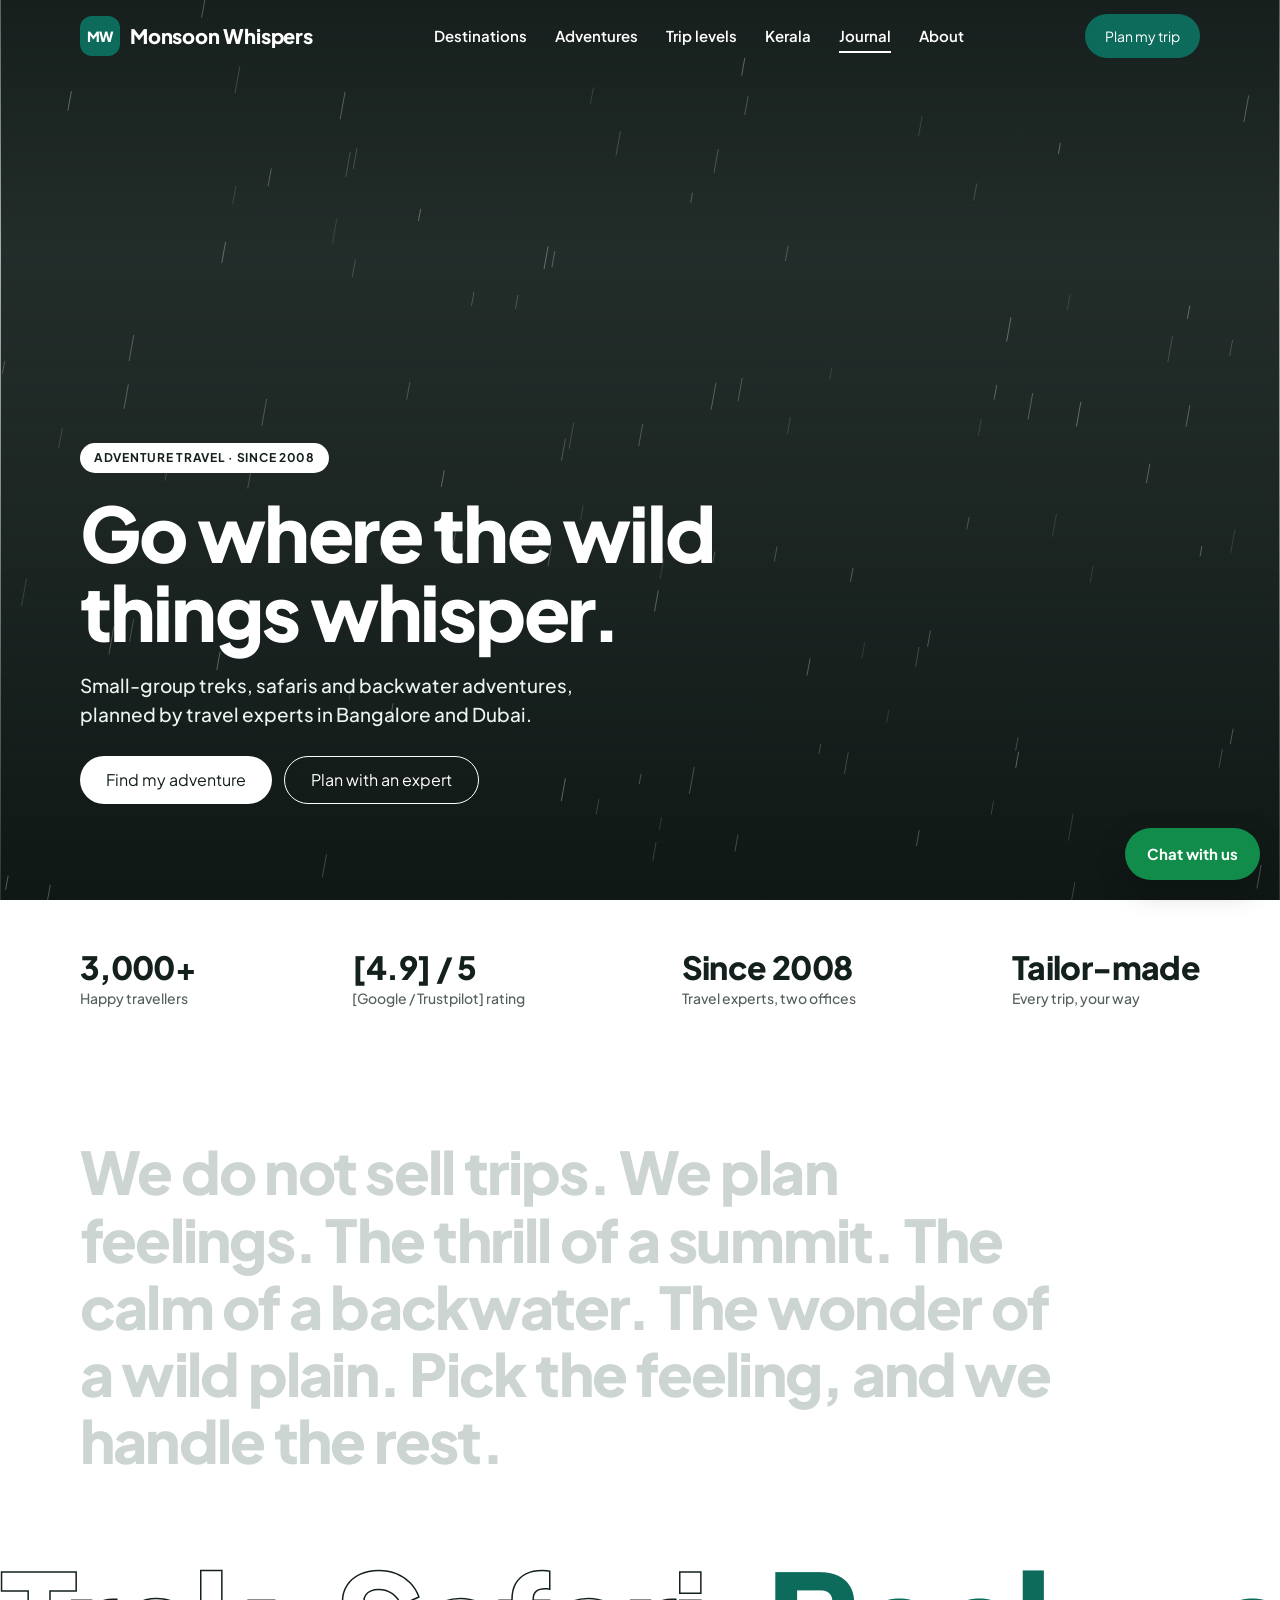
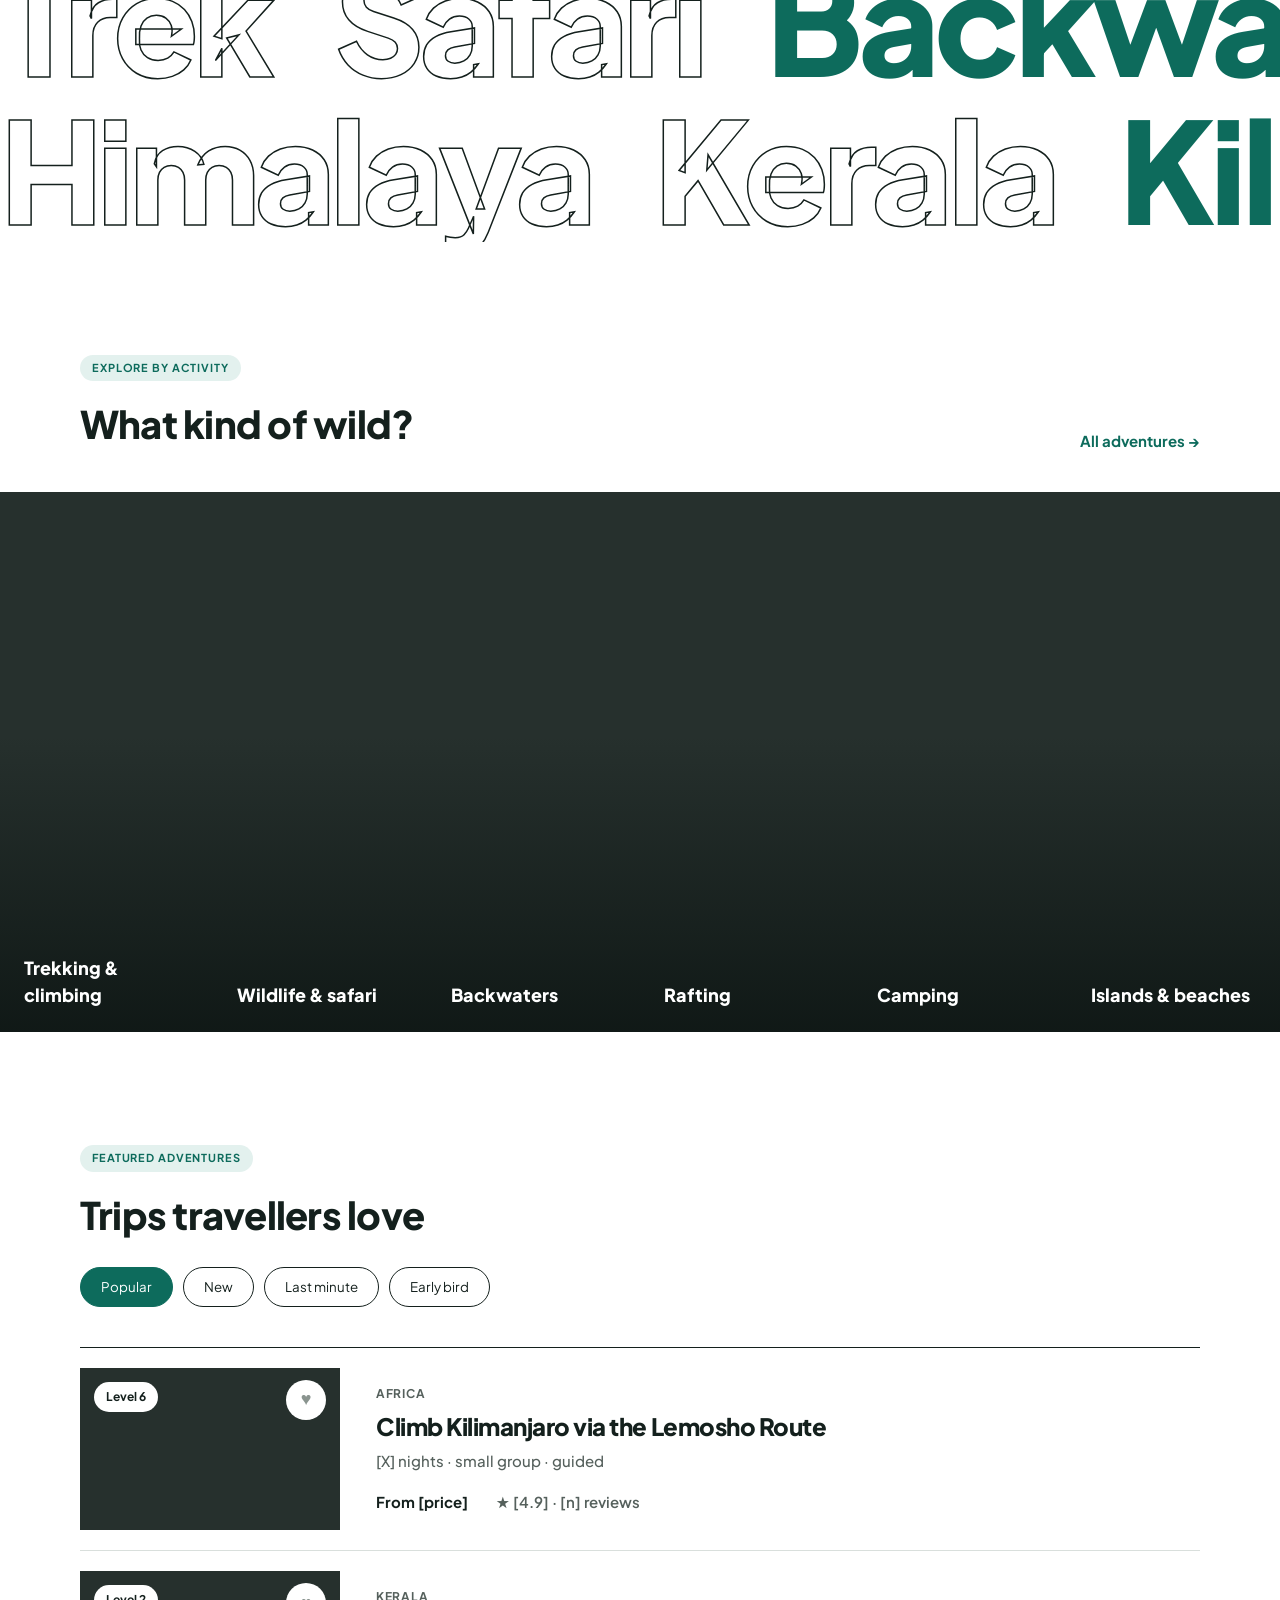
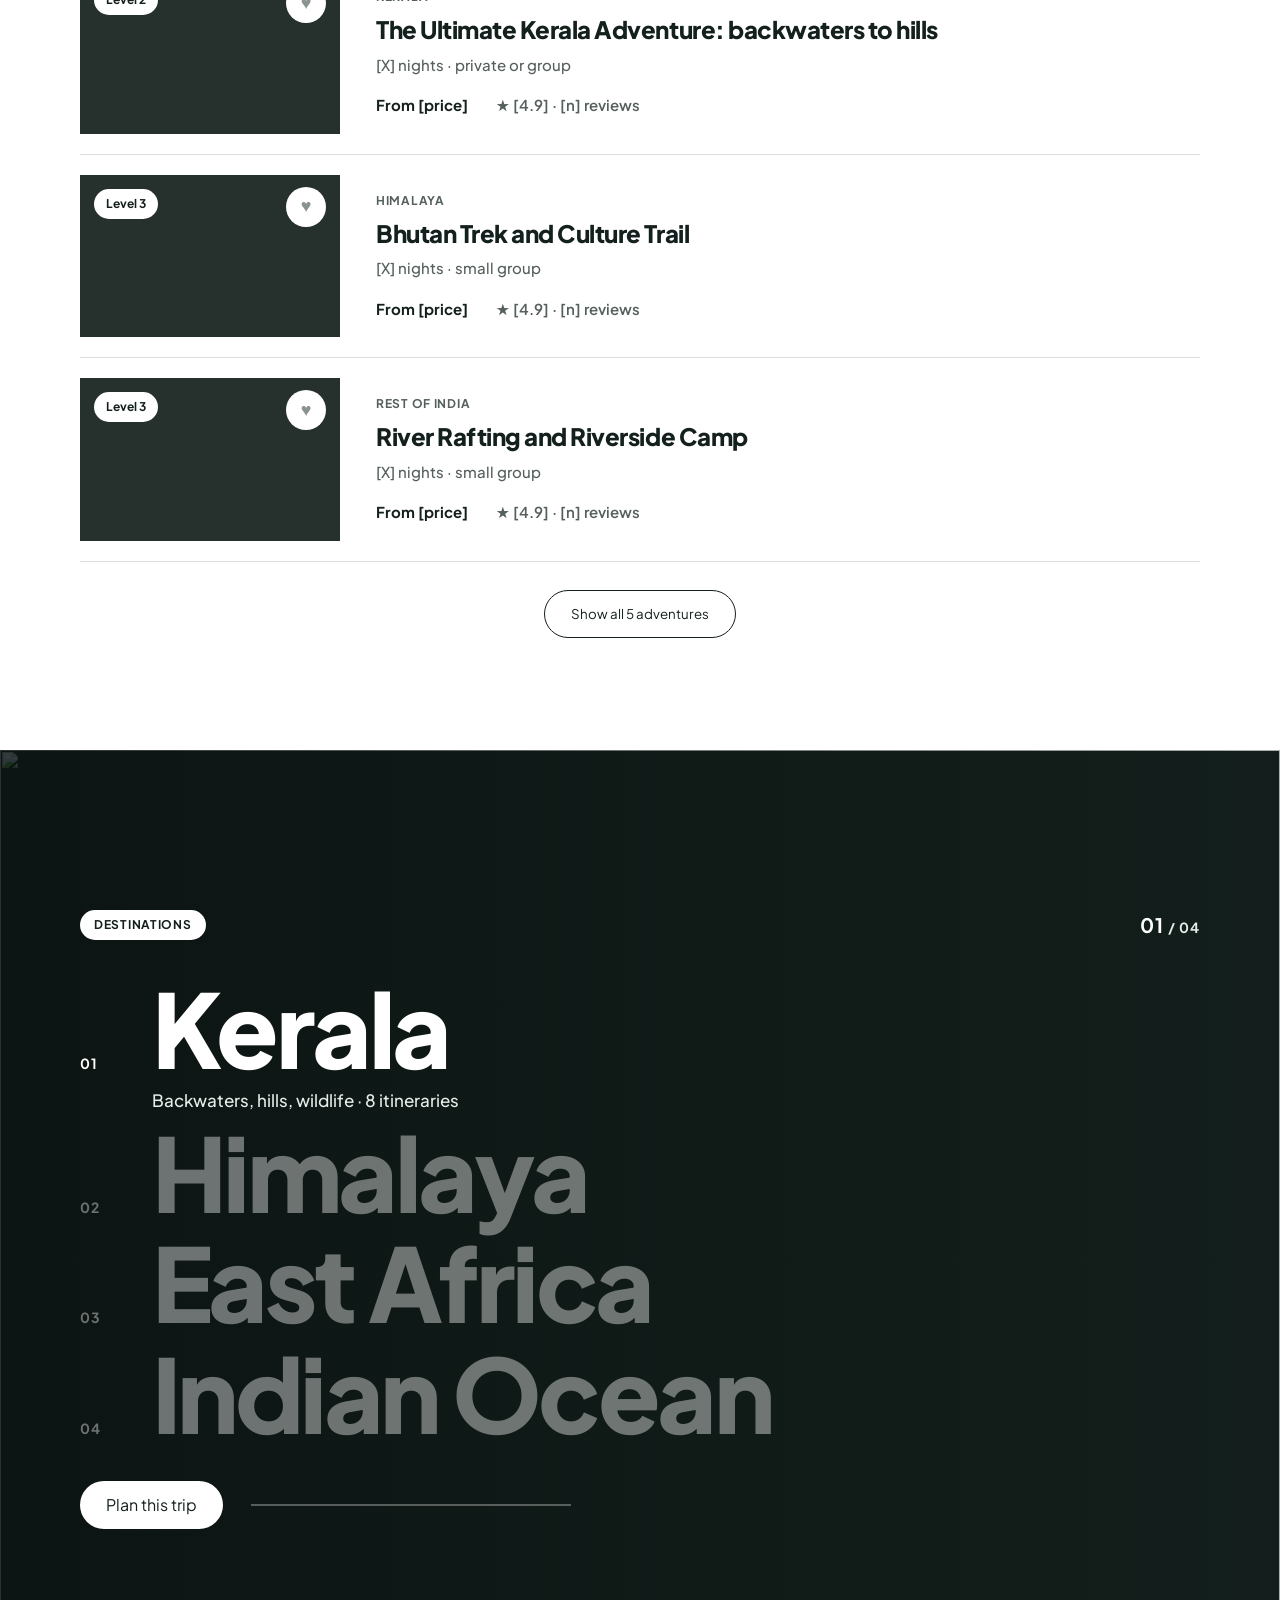
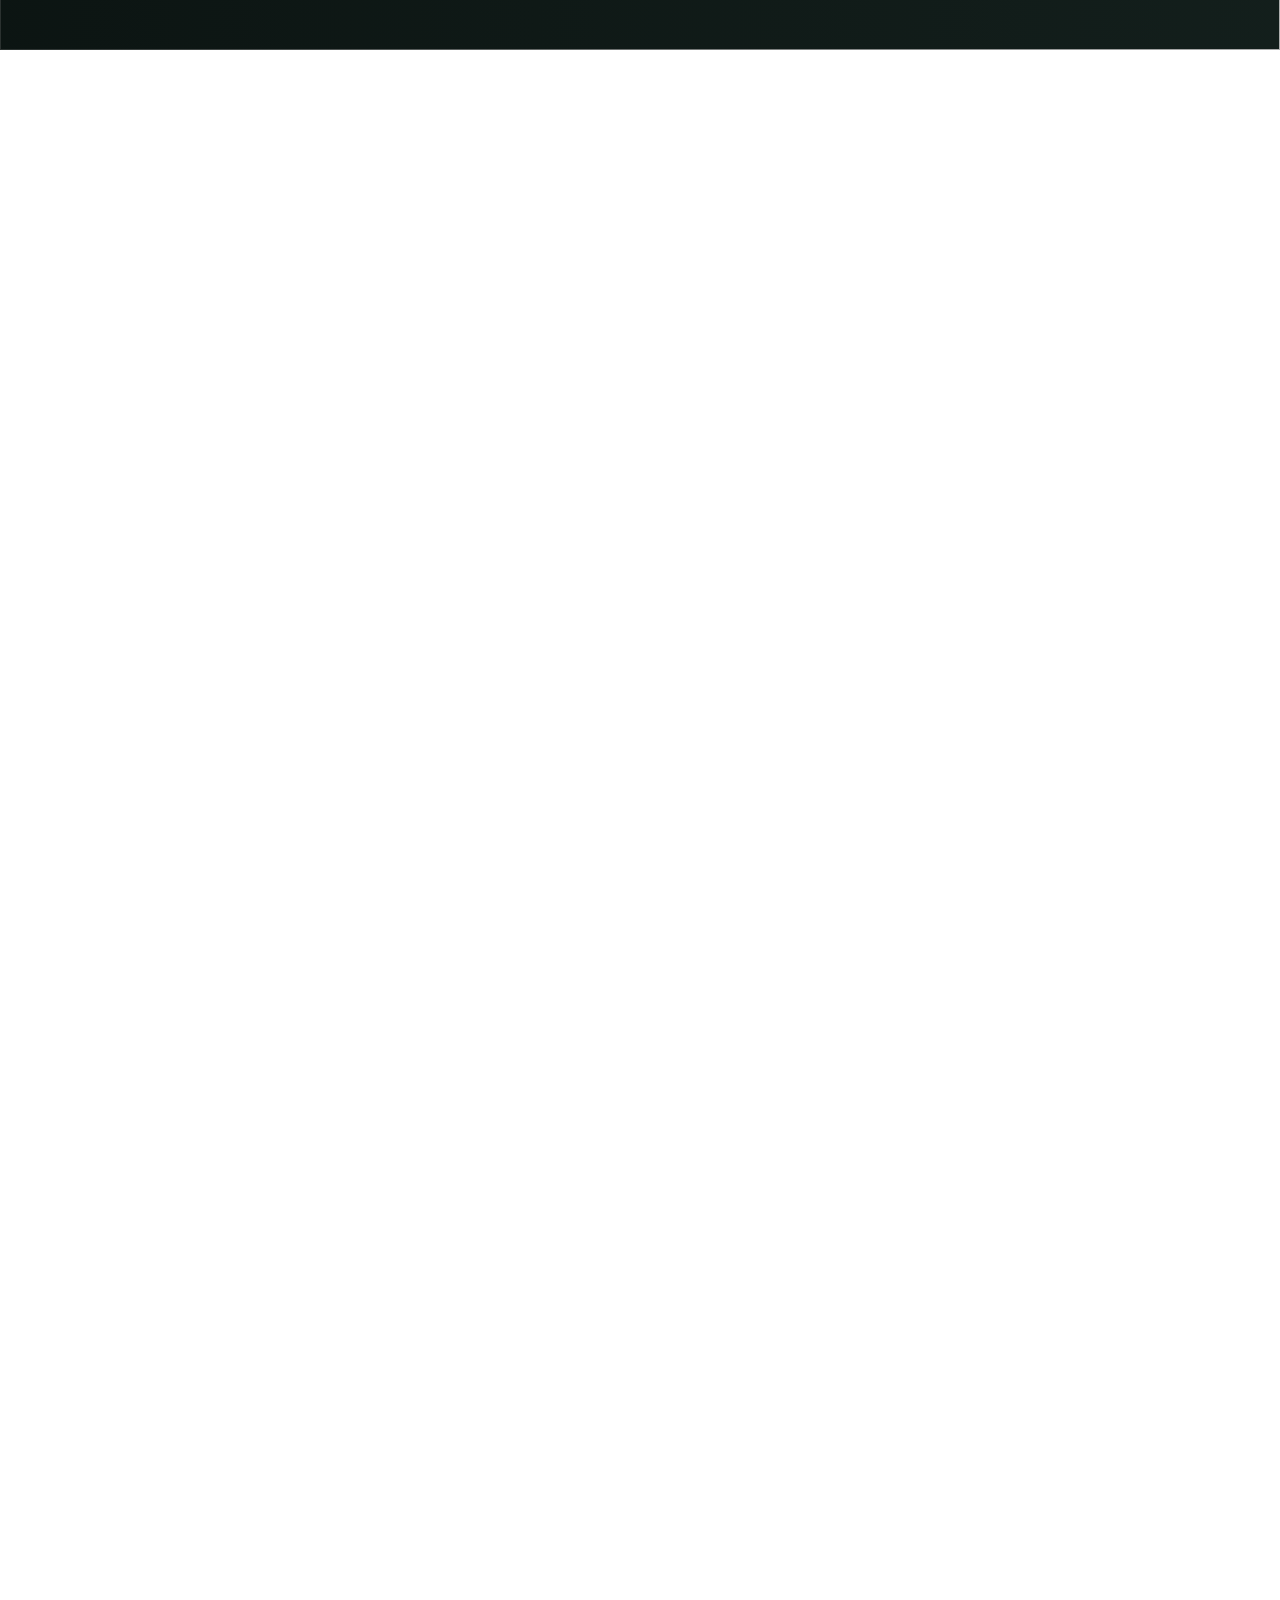
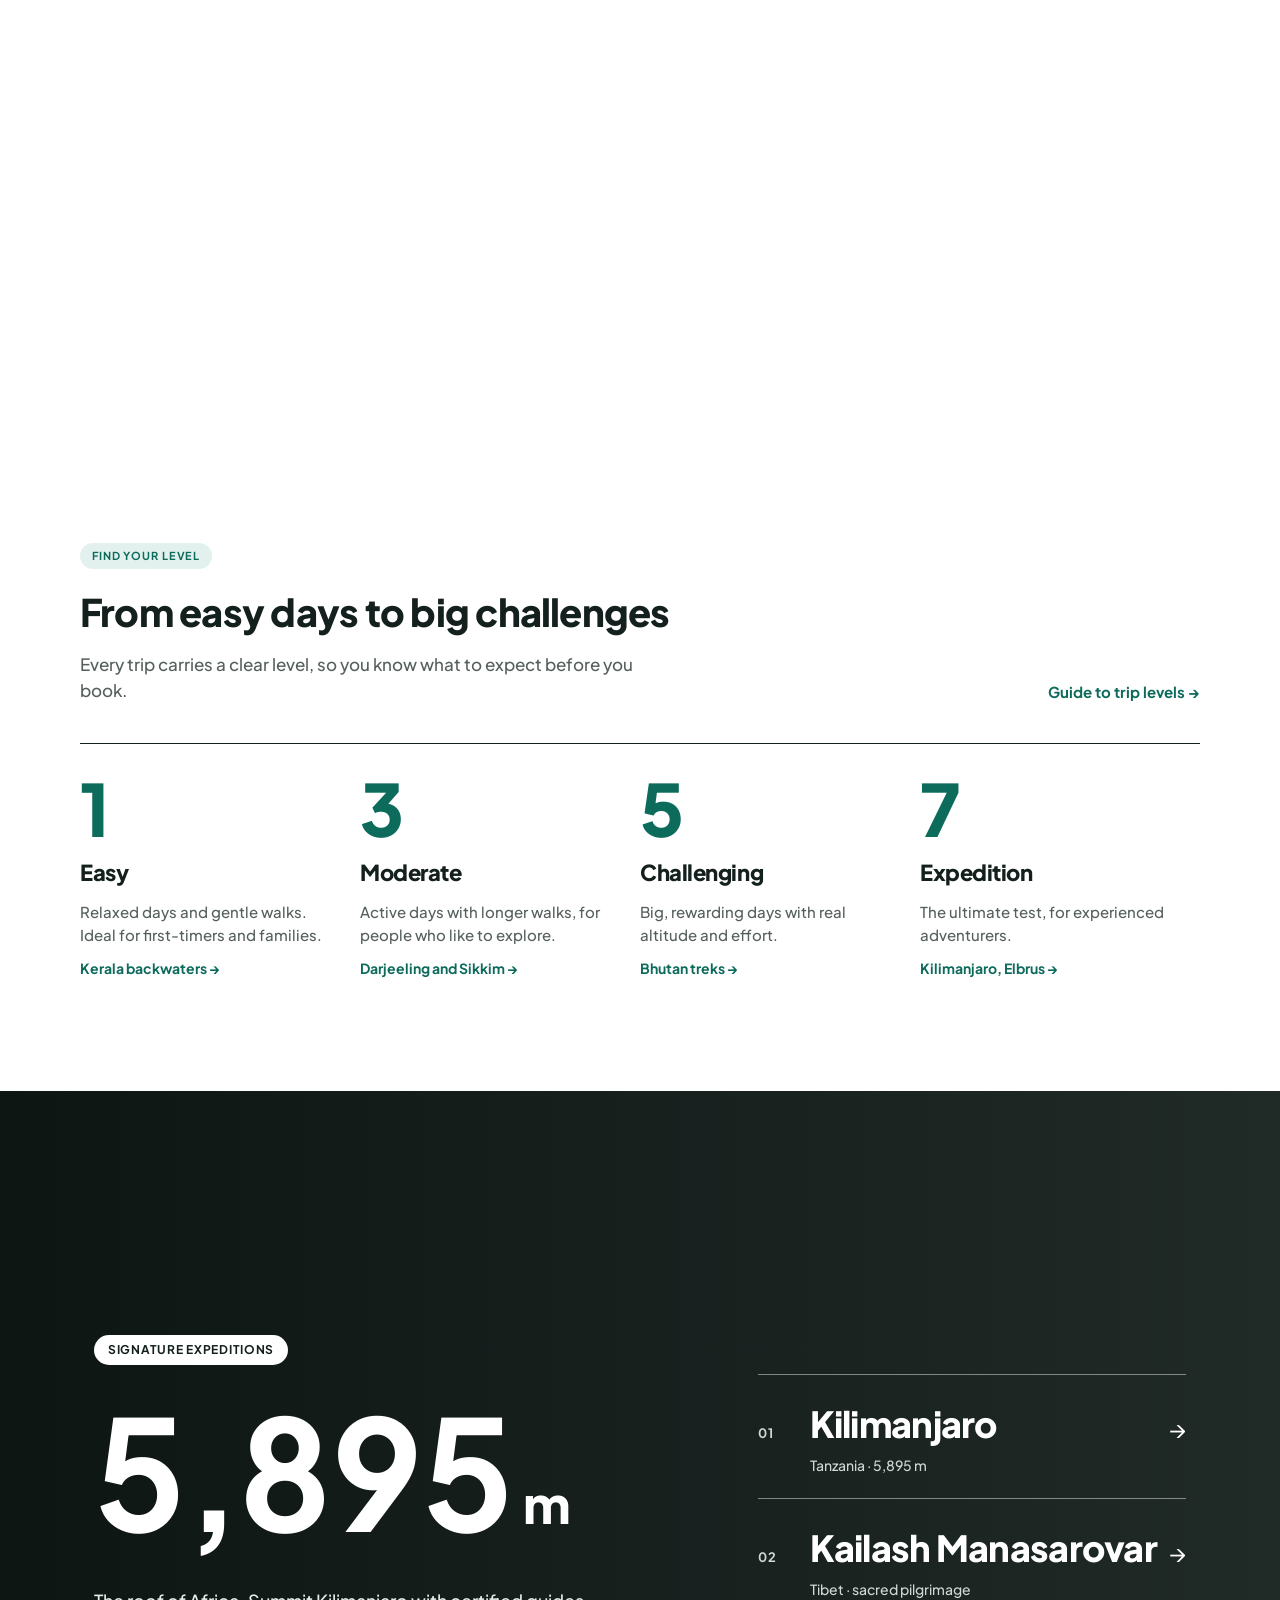
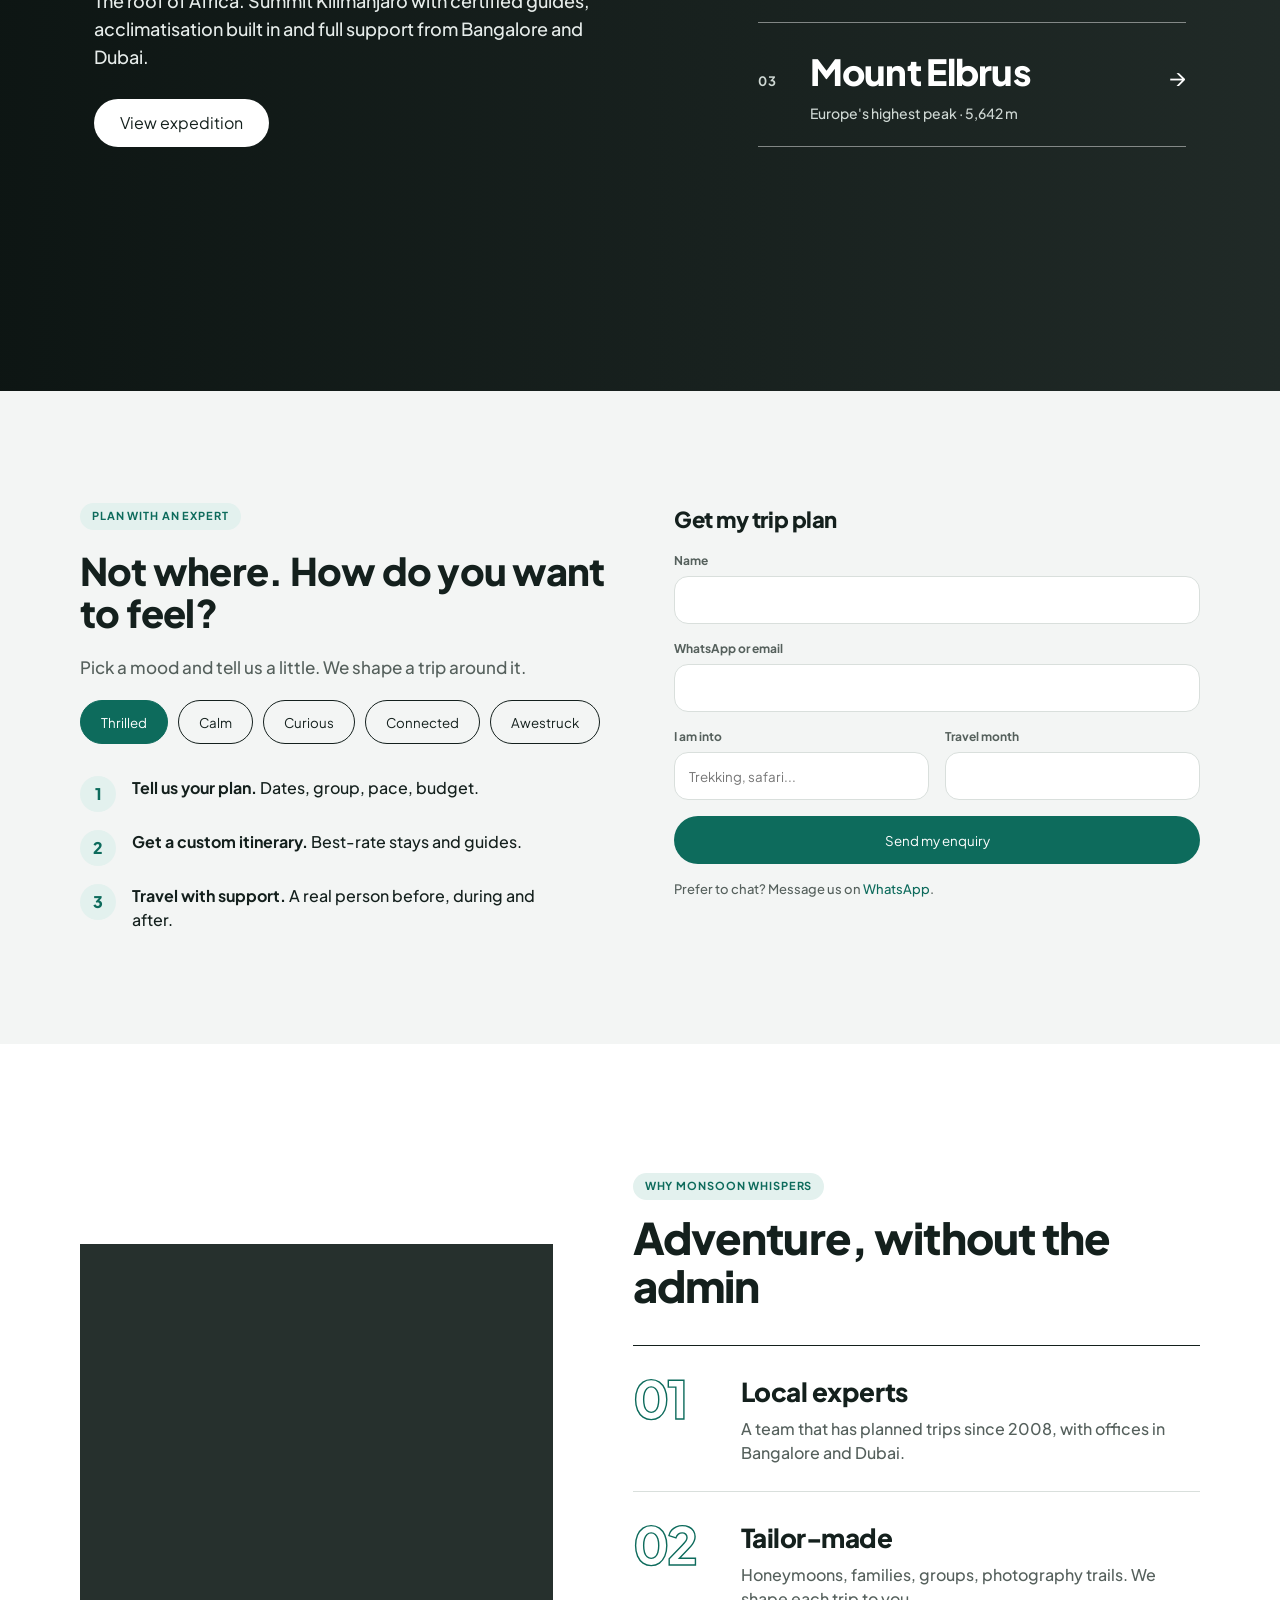
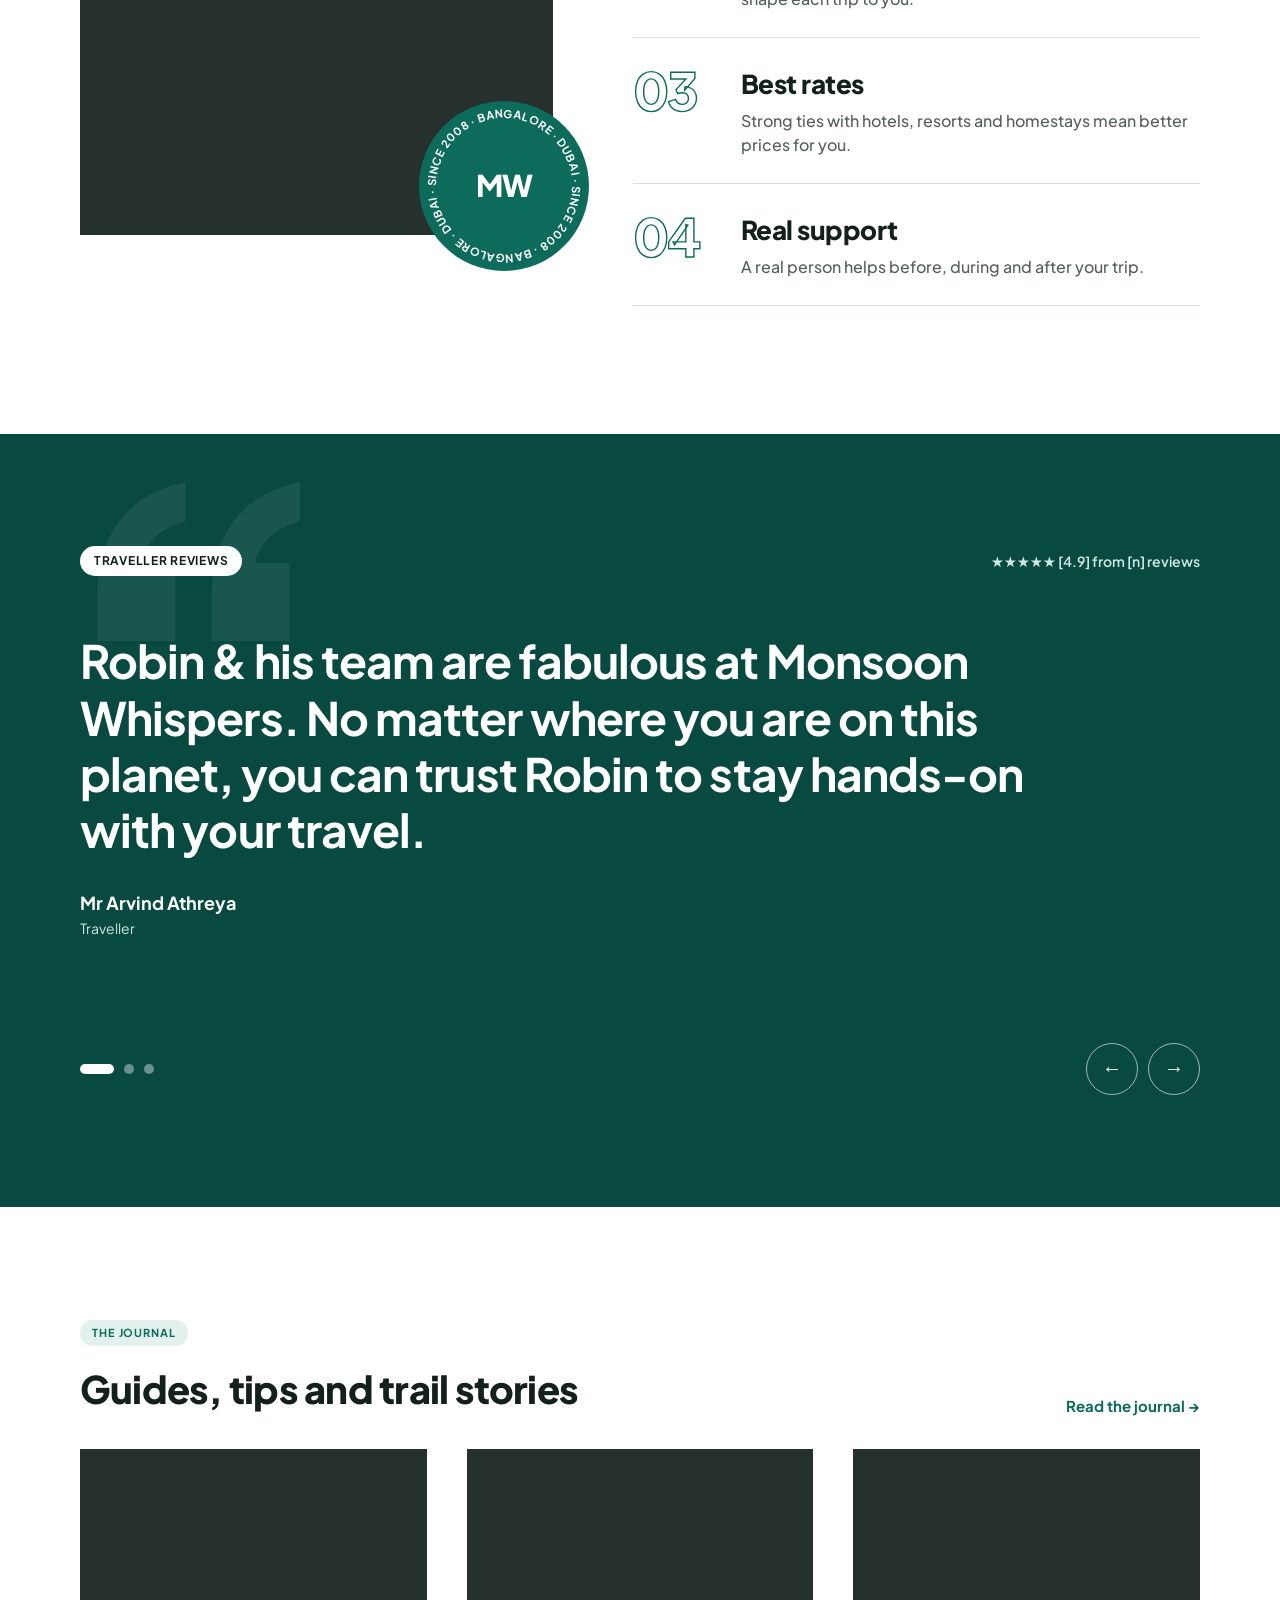
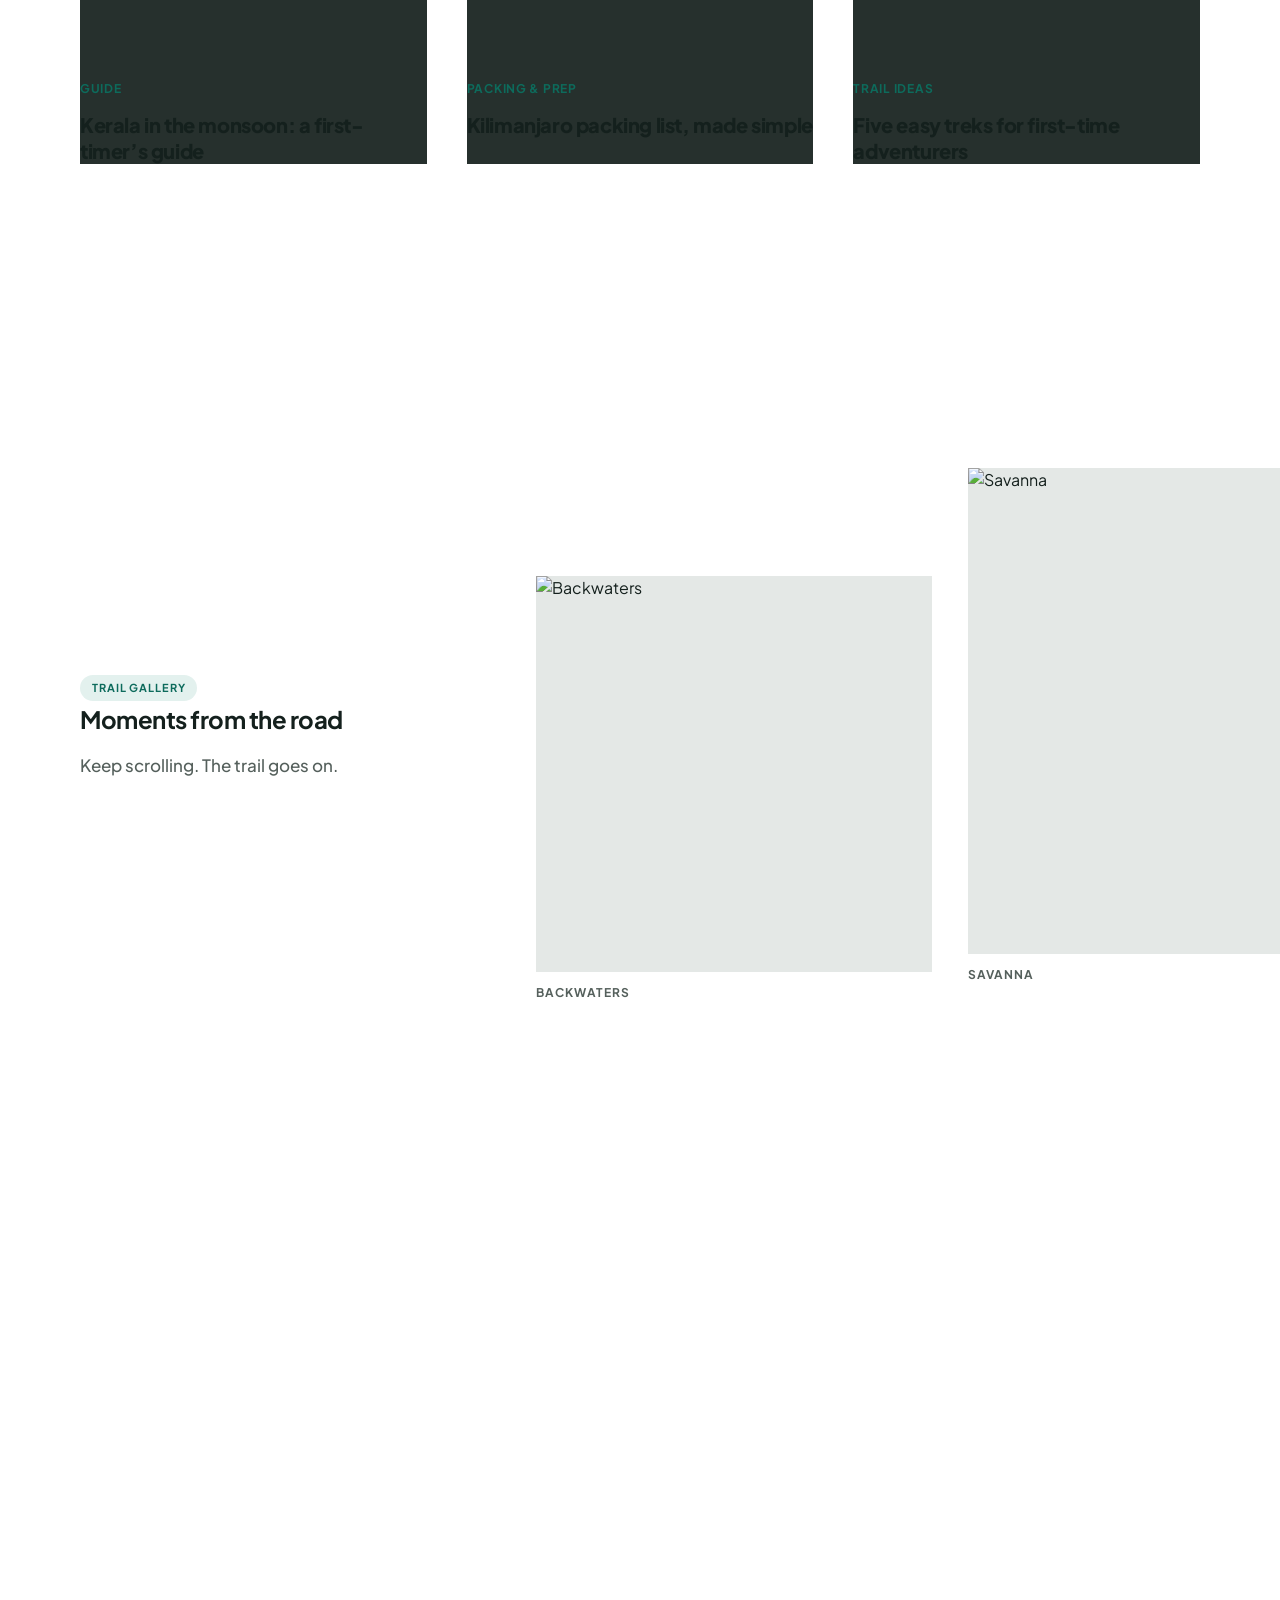
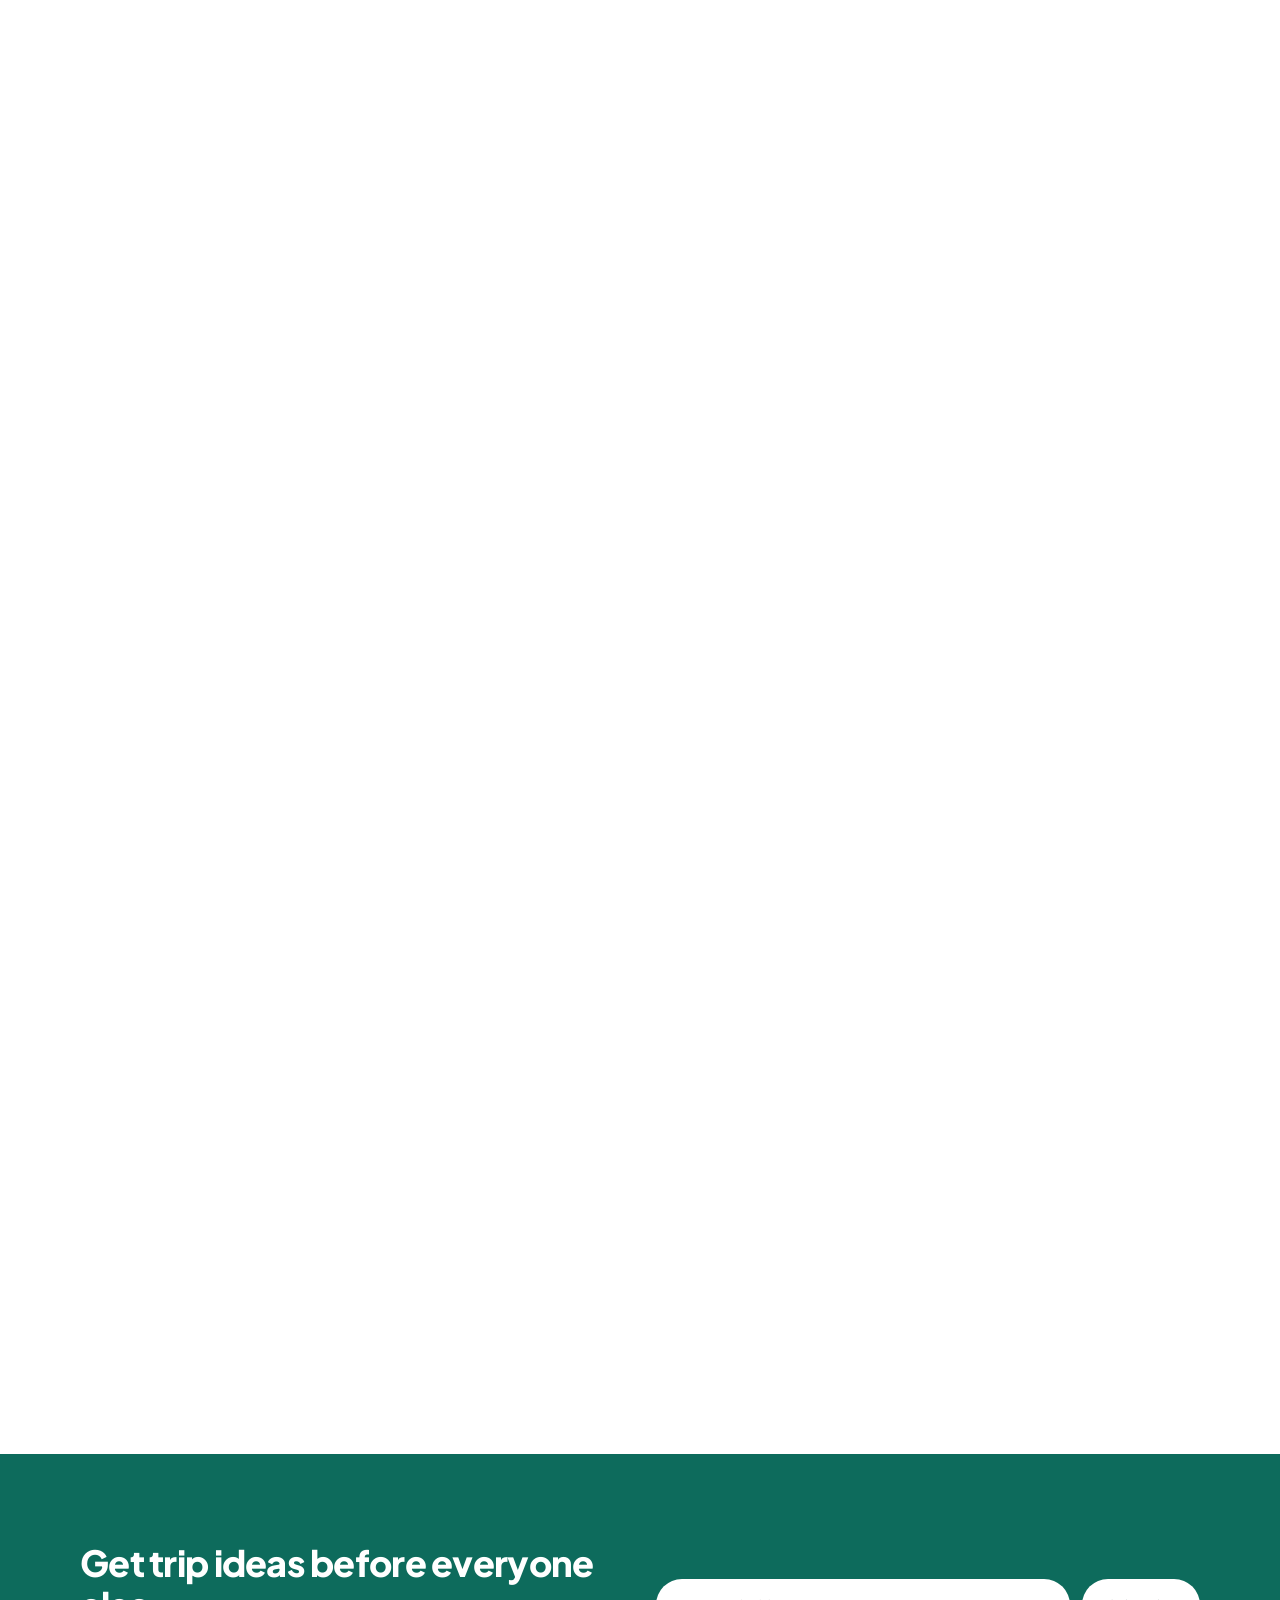
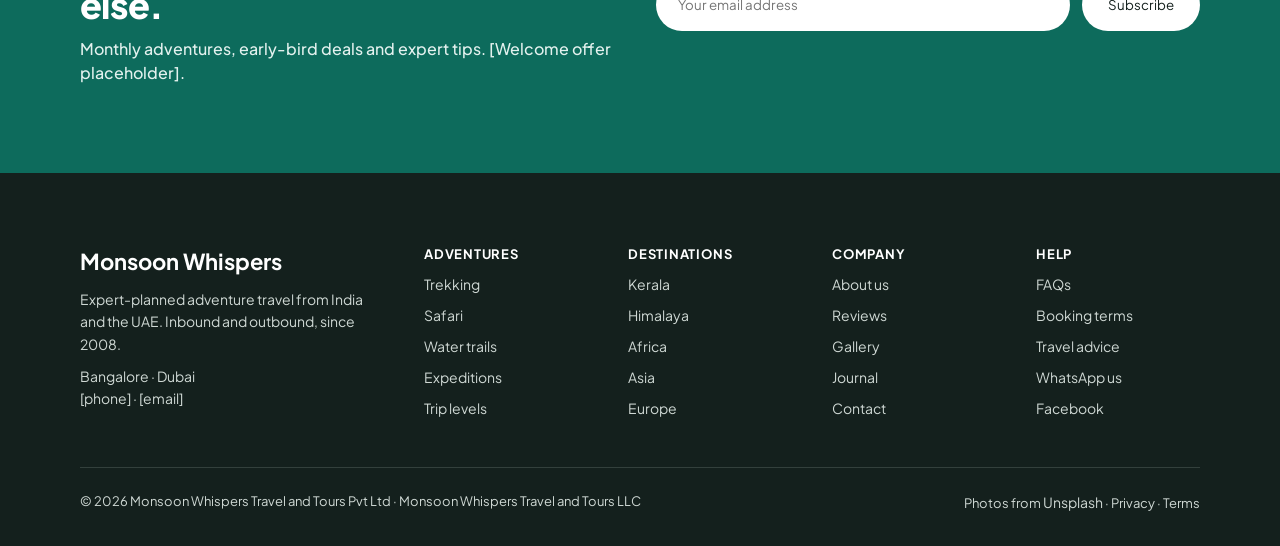
==== index.html @ d79a0a57 "Initial website upload" ====
<!doctype html>
<html lang="en">
<head>
<meta charset="utf-8">
<meta name="viewport" content="width=device-width, initial-scale=1">
<title>Monsoon Whispers | Adventure Travel from India and the UAE</title>
<meta name="description" content="Small-group treks, safaris and backwater adventures, planned by travel experts in Bangalore and Dubai.">
<link rel="preconnect" href="https://fonts.googleapis.com">
<link rel="preconnect" href="https://fonts.gstatic.com" crossorigin>
<link rel="stylesheet" href="https://fonts.googleapis.com/css2?family=Plus+Jakarta+Sans:wght@400;500;600;700;800&amp;display=swap">
<link rel="stylesheet" href="style.css">
</head>
<body>
<a class="skip" href="#main">Skip to content</a>

<!-- Header -->
<header class="header" id="header">
  <div class="wrap header__row">
    <a class="brand" href="#top"><span class="brand__mark" aria-hidden="true">MW</span>Monsoon Whispers</a>
    <nav class="nav" id="nav" aria-label="Primary">
      <a href="#destinations">Destinations</a>
      <a href="#adventures">Adventures</a>
      <a href="#levels">Trip levels</a>
      <a href="#kerala">Kerala</a>
      <a href="#journal">Journal</a>
      <a href="#about">About</a>
    </nav>
    <div class="header__cta">
      <a class="btn btn--sm" href="#plan">Plan my trip</a>
      <button class="burger" id="burger" aria-label="Open menu" aria-expanded="false" aria-controls="nav">
        <svg width="20" height="20" viewBox="0 0 24 24" fill="none" stroke="currentColor" stroke-width="2" stroke-linecap="round" aria-hidden="true"><path d="M4 7h16M4 12h16M4 17h16"/></svg>
      </button>
    </div>
  </div>
</header>

<main id="main">

<!-- Hero -->
<section class="hero" id="top">
  <div class="hero__frame">
    <div class="hero__slides" id="heroSlides" aria-hidden="true">
      <img class="hero__slide is-active" src="https://unsplash.com/photos/ySfDe9t_HeE/download?force=true&amp;w=2000" alt="">
      <img class="hero__slide" src="https://unsplash.com/photos/W6nTFusoEzE/download?force=true&amp;w=2000" alt="">
      <img class="hero__slide" src="https://unsplash.com/photos/FmUx8z_Tz4A/download?force=true&amp;w=2000" alt="">
    </div>
    <div class="hero__shade"></div>
    <canvas class="rain" id="rain" aria-hidden="true"></canvas>
    <div class="hero__content">
      <span class="pill">Adventure travel · Since 2008</span>
      <h1>Go where the wild things whisper.</h1>
      <p>Small-group treks, safaris and backwater adventures, planned by travel experts in Bangalore and Dubai.</p>
      <div class="hero__btns">
        <a class="btn btn--white" href="#adventures">Find my adventure</a>
        <a class="btn btn--ghost" href="#plan">Plan with an expert</a>
      </div>
    </div>
    <div class="hero__dots" id="heroDots" role="tablist" aria-label="Hero images"></div>
  </div>

</section>

<!-- Trust strip -->
<section class="trust wrap" aria-label="Why travellers trust us">
  <div><strong data-count="3000" data-suffix="+">3,000+</strong><span>Happy travellers</span></div>
  <div><strong>[4.9] / 5</strong><span>[Google / Trustpilot] rating</span></div>
  <div><strong>Since 2008</strong><span>Travel experts, two offices</span></div>
  <div><strong>Tailor-made</strong><span>Every trip, your way</span></div>
</section>

<!-- Statement: words light up as you scroll -->
<section class="statement wrap" id="statement">
  <p class="statement__text" id="statementText" data-key="feelings,thrill,calm,wonder,feeling">We do not sell trips. We plan feelings. The thrill of a summit. The calm of a backwater. The wonder of a wild plain. Pick the feeling, and we handle the rest.</p>
</section>

<!-- Marquee: moves with your scroll -->
<div class="marquee" aria-hidden="true">
  <div class="marquee__row" data-dir="-1"><span>Trek</span><span>Safari</span><span>Backwaters</span><span>Rafting</span><span>Camping</span><span>Islands</span></div>
  <div class="marquee__row" data-dir="1"><span>Himalaya</span><span>Kerala</span><span>Kilimanjaro</span><span>Bhutan</span><span>Tanzania</span><span>Maldives</span></div>
</div>

<!-- Activities -->
<section class="section reveal" id="activities">
  <div class="wrap"><header class="head">
    <div><span class="tag">Explore by activity</span><h2>What kind of wild?</h2></div>
    <a class="link" href="#adventures">All adventures →</a>
  </header></div>
  <div class="acts">
    <a class="act" href="#adventures" data-filter="trekking"><img loading="lazy" src="https://unsplash.com/photos/DDEBAl7ULAo/download?force=true&amp;w=600" alt="People hiking on a mountain trail"><span>Trekking &amp; climbing</span></a>
    <a class="act" href="#adventures" data-filter="safari"><img loading="lazy" src="https://unsplash.com/photos/fzsJesR92jE/download?force=true&amp;w=600" alt="Giraffe walking on golden savanna"><span>Wildlife &amp; safari</span></a>
    <a class="act" href="#adventures" data-filter="backwaters"><img loading="lazy" src="https://unsplash.com/photos/rv5ddI1WyCw/download?force=true&amp;w=600" alt="Wooden boat among palm trees"><span>Backwaters</span></a>
    <a class="act" href="#adventures" data-filter="rafting"><img loading="lazy" src="https://unsplash.com/photos/a9VTq7HvSdg/download?force=true&amp;w=600" alt="Group riding a raft down a river"><span>Rafting</span></a>
    <a class="act" href="#adventures" data-filter="camping"><img loading="lazy" src="https://unsplash.com/photos/94kLZQpW-wY/download?force=true&amp;w=600" alt="Tent in front of a mountain peak at sunrise"><span>Camping</span></a>
    <a class="act" href="#adventures" data-filter="islands"><img loading="lazy" src="https://unsplash.com/photos/QP6XWJ9q6GY/download?force=true&amp;w=600" alt="Turquoise sea on white sand, aerial view"><span>Islands &amp; beaches</span></a>
  </div>
</section>

<!-- Featured adventures -->
<section class="section wrap reveal" id="adventures">
  <span class="tag">Featured adventures</span>
  <h2>Trips travellers love</h2>
  <div class="tabs" role="tablist" aria-label="Trip filters" id="tabs">
    <button class="tab is-active" role="tab" aria-selected="true" data-tab="popular">Popular</button>
    <button class="tab" role="tab" aria-selected="false" data-tab="new">New</button>
    <button class="tab" role="tab" aria-selected="false" data-tab="lastminute">Last minute</button>
    <button class="tab" role="tab" aria-selected="false" data-tab="earlybird">Early bird</button>
  </div>
  <div class="trips" id="trips">
    <article class="trip" data-tabs="popular earlybird" data-tags="trekking camping" data-level="Expedition">
      <a href="#plan"><div class="trip__img"><img loading="lazy" src="https://unsplash.com/photos/DWXR-nAbxCk/download?force=true&amp;w=900" alt="Mount Kilimanjaro rising above the plains"><span class="badge">Level 6</span><button class="heart" type="button" aria-label="Save trip" aria-pressed="false">♥</button></div>
      <div class="trip__body"><span class="eyebrow">Africa</span><h3>Climb Kilimanjaro via the Lemosho Route</h3><p>[X] nights · small group · guided</p><div class="trip__foot"><b>From [price]</b><span>★ [4.9] · [n] reviews</span></div></div></a>
    </article>
    <article class="trip" data-tabs="popular" data-tags="backwaters" data-level="Easy">
      <a href="#plan"><div class="trip__img"><img loading="lazy" src="https://unsplash.com/photos/W6nTFusoEzE/download?force=true&amp;w=900" alt="Boat on calm water near green trees"><span class="badge">Level 2</span><button class="heart" type="button" aria-label="Save trip" aria-pressed="false">♥</button></div>
      <div class="trip__body"><span class="eyebrow">Kerala</span><h3>The Ultimate Kerala Adventure: backwaters to hills</h3><p>[X] nights · private or group</p><div class="trip__foot"><b>From [price]</b><span>★ [4.9] · [n] reviews</span></div></div></a>
    </article>
    <article class="trip" data-tabs="popular new" data-tags="trekking" data-level="Challenging">
      <a href="#plan"><div class="trip__img"><img loading="lazy" src="https://unsplash.com/photos/MVxGCOPcF00/download?force=true&amp;w=900" alt="Tiger's Nest monastery on a cliffside, Bhutan"><span class="badge">Level 3</span><button class="heart" type="button" aria-label="Save trip" aria-pressed="false">♥</button></div>
      <div class="trip__body"><span class="eyebrow">Himalaya</span><h3>Bhutan Trek and Culture Trail</h3><p>[X] nights · small group</p><div class="trip__foot"><b>From [price]</b><span>★ [4.9] · [n] reviews</span></div></div></a>
    </article>
    <article class="trip" data-tabs="new lastminute" data-tags="safari" data-level="Easy">
      <a href="#plan"><div class="trip__img"><img loading="lazy" src="https://unsplash.com/photos/FmUx8z_Tz4A/download?force=true&amp;w=900" alt="Wildebeest herd on the savanna"><span class="badge">Level 2</span><button class="heart" type="button" aria-label="Save trip" aria-pressed="false">♥</button></div>
      <div class="trip__body"><span class="eyebrow">Africa</span><h3>Tanzania Safari and Wildlife Trail</h3><p>[X] nights · private or group</p><div class="trip__foot"><b>From [price]</b><span>★ [4.9] · [n] reviews</span></div></div></a>
    </article>
    <article class="trip" data-tabs="lastminute earlybird" data-tags="trekking camping" data-level="Moderate">
      <a href="#plan"><div class="trip__img"><img loading="lazy" src="https://unsplash.com/photos/ySfDe9t_HeE/download?force=true&amp;w=900" alt="Hiker looking at a snow-capped mountain"><span class="badge">Level 3</span><button class="heart" type="button" aria-label="Save trip" aria-pressed="false">♥</button></div>
      <div class="trip__body"><span class="eyebrow">Himalaya</span><h3>Darjeeling and Sikkim Mountain Trails</h3><p>[X] nights · small group</p><div class="trip__foot"><b>From [price]</b><span>★ [4.9] · [n] reviews</span></div></div></a>
    </article>
    <article class="trip" data-tabs="new earlybird" data-tags="trekking" data-level="Expedition">
      <a href="#plan"><div class="trip__img"><img loading="lazy" src="https://unsplash.com/photos/QvUp9XXZgdc/download?force=true&amp;w=900" alt="People on a snow-covered mountain"><span class="badge">Level 5</span><button class="heart" type="button" aria-label="Save trip" aria-pressed="false">♥</button></div>
      <div class="trip__body"><span class="eyebrow">Expedition</span><h3>Kailash Manasarovar Yatra</h3><p>[X] nights · guided group</p><div class="trip__foot"><b>From [price]</b><span>★ [4.9] · [n] reviews</span></div></div></a>
    </article>
    <article class="trip" data-tabs="lastminute popular" data-tags="rafting" data-level="Moderate">
      <a href="#plan"><div class="trip__img"><img loading="lazy" src="https://unsplash.com/photos/z32bIS5O1KQ/download?force=true&amp;w=900" alt="Group rafting down a river"><span class="badge">Level 3</span><button class="heart" type="button" aria-label="Save trip" aria-pressed="false">♥</button></div>
      <div class="trip__body"><span class="eyebrow">Rest of India</span><h3>River Rafting and Riverside Camp</h3><p>[X] nights · small group</p><div class="trip__foot"><b>From [price]</b><span>★ [4.9] · [n] reviews</span></div></div></a>
    </article>
    <article class="trip" data-tabs="new popular" data-tags="islands" data-level="Easy">
      <a href="#plan"><div class="trip__img"><img loading="lazy" src="https://unsplash.com/photos/Kmf8MZkk9GQ/download?force=true&amp;w=900" alt="Aerial view of a tropical beach and lagoon"><span class="badge">Level 1</span><button class="heart" type="button" aria-label="Save trip" aria-pressed="false">♥</button></div>
      <div class="trip__body"><span class="eyebrow">Indian Ocean</span><h3>Maldives Island Escape</h3><p>[X] nights · private</p><div class="trip__foot"><b>From [price]</b><span>★ [4.9] · [n] reviews</span></div></div></a>
    </article>
  </div>
  <p class="empty" id="tripsEmpty" hidden>No trips match yet. <a href="#plan">Tell us what you want</a> and we will plan it.</p>
  <div class="center"><button class="btn btn--outline" type="button" id="moreTrips" aria-expanded="false">Show all adventures</button></div>
</section>

<!-- Destinations: pinned scroll story -->
<section class="story" id="destinations" style="--steps:4">
  <span class="anchor" id="kerala"></span>
  <div class="story__pin">
    <div class="story__imgs" aria-hidden="true">
      <img class="is-active" src="https://unsplash.com/photos/W6nTFusoEzE/download?force=true&amp;w=2000" alt="">
      <img src="https://unsplash.com/photos/MVxGCOPcF00/download?force=true&amp;w=2000" alt="">
      <img src="https://unsplash.com/photos/apffhuTz-1k/download?force=true&amp;w=2000" alt="">
      <img src="https://unsplash.com/photos/QP6XWJ9q6GY/download?force=true&amp;w=2000" alt="">
    </div>
    <div class="story__shade"></div>
    <div class="story__ui">
      <div class="wrap story__head"><span class="pill">Destinations</span><span class="story__count"><b id="storyNum">01</b> / 04</span></div>
      <ol class="story__list wrap" id="storyList">
        <li class="is-active"><button type="button" data-i="0"><span class="n">01</span><span class="t">Kerala</span><span class="d">Backwaters, hills, wildlife · 8 itineraries</span></button></li>
        <li><button type="button" data-i="1"><span class="n">02</span><span class="t">Himalaya</span><span class="d">Kashmir, Sikkim, Bhutan, Nepal</span></button></li>
        <li><button type="button" data-i="2"><span class="n">03</span><span class="t">East Africa</span><span class="d">Kilimanjaro, Tanzania, Kenya</span></button></li>
        <li><button type="button" data-i="3"><span class="n">04</span><span class="t">Indian Ocean</span><span class="d">Maldives, Sri Lanka, Mauritius</span></button></li>
      </ol>
      <div class="wrap story__foot"><a class="btn btn--white" href="#plan">Plan this trip</a><i class="story__bar" aria-hidden="true"><i id="storyBar"></i></i></div>
    </div>
  </div>
</section>

<!-- Trip levels -->
<section class="section wrap reveal" id="levels">
  <div class="levels">
    <header class="head">
      <div><span class="tag">Find your level</span><h2>From easy days to big challenges</h2><p class="lead">Every trip carries a clear level, so you know what to expect before you book.</p></div>
      <a class="link" href="#plan">Guide to trip levels →</a>
    </header>
    <div class="levels__grid">
      <a class="lvl" href="#adventures" data-level="Easy"><span class="lvl__n">1</span><h3>Easy</h3><p>Relaxed days and gentle walks. Ideal for first-timers and families.</p><b>Kerala backwaters →</b></a>
      <a class="lvl" href="#adventures" data-level="Moderate"><span class="lvl__n">3</span><h3>Moderate</h3><p>Active days with longer walks, for people who like to explore.</p><b>Darjeeling and Sikkim →</b></a>
      <a class="lvl" href="#adventures" data-level="Challenging"><span class="lvl__n">5</span><h3>Challenging</h3><p>Big, rewarding days with real altitude and effort.</p><b>Bhutan treks →</b></a>
      <a class="lvl" href="#adventures" data-level="Expedition"><span class="lvl__n">7</span><h3>Expedition</h3><p>The ultimate test, for experienced adventurers.</p><b>Kilimanjaro, Elbrus →</b></a>
    </div>
  </div>
</section>

<!-- Signature expedition: full-bleed with counting altitude -->
<section class="sigx" id="expeditions">
  <img class="sigx__bg" loading="lazy" src="https://unsplash.com/photos/QvUp9XXZgdc/download?force=true&amp;w=2000" alt="">
  <div class="sigx__shade"></div>
  <div class="wrap sigx__inner">
    <div class="sigx__left">
      <span class="pill">Signature expeditions</span>
      <div class="sigx__num" aria-label="5,895 metres"><b id="sigNum">5,895</b><span>m</span></div>
      <p class="sigx__cap">The roof of Africa. Summit Kilimanjaro with certified guides, acclimatisation built in and full support from Bangalore and Dubai.</p>
      <a class="btn btn--white" href="#plan">View expedition</a>
    </div>
    <ul class="sigx__list">
      <li><a href="#plan"><span>01</span><b>Kilimanjaro</b><i aria-hidden="true">→</i><em>Tanzania · 5,895 m</em></a></li>
      <li><a href="#plan"><span>02</span><b>Kailash Manasarovar</b><i aria-hidden="true">→</i><em>Tibet · sacred pilgrimage</em></a></li>
      <li><a href="#plan"><span>03</span><b>Mount Elbrus</b><i aria-hidden="true">→</i><em>Europe's highest peak · 5,642 m</em></a></li>
    </ul>
  </div>
</section>

<!-- Plan with an expert -->
<section class="section reveal band" id="plan">
  <div class="wrap"><div class="plan">
    <div class="plan__copy">
      <span class="tag">Plan with an expert</span>
      <h2>Not where. How do you want to feel?</h2>
      <p class="lead">Pick a mood and tell us a little. We shape a trip around it.</p>
      <div class="moods" id="moods" role="group" aria-label="Mood">
        <button type="button" class="mood is-active" aria-pressed="true">Thrilled</button>
        <button type="button" class="mood" aria-pressed="false">Calm</button>
        <button type="button" class="mood" aria-pressed="false">Curious</button>
        <button type="button" class="mood" aria-pressed="false">Connected</button>
        <button type="button" class="mood" aria-pressed="false">Awestruck</button>
      </div>
      <ol class="steps">
        <li><span>1</span><p><b>Tell us your plan.</b> Dates, group, pace, budget.</p></li>
        <li><span>2</span><p><b>Get a custom itinerary.</b> Best-rate stays and guides.</p></li>
        <li><span>3</span><p><b>Travel with support.</b> A real person before, during and after.</p></li>
      </ol>
    </div>
    <form class="card form" id="planForm" novalidate>
      <h3>Get my trip plan</h3>
      <div class="field"><label for="f-name">Name</label><input id="f-name" name="name" type="text" required autocomplete="name"></div>
      <div class="field"><label for="f-contact">WhatsApp or email</label><input id="f-contact" name="contact" type="text" required autocomplete="email"></div>
      <div class="row">
        <div class="field"><label for="f-int">I am into</label><input id="f-int" name="interest" type="text" placeholder="Trekking, safari..."></div>
        <div class="field"><label for="f-mon">Travel month</label><input id="f-mon" name="month" type="text"></div>
      </div>
      <button class="btn" type="submit">Send my enquiry</button>
      <p class="form__msg" id="planMsg" role="status" aria-live="polite">Prefer to chat? Message us on <a href="https://wa.me/910000000000">WhatsApp</a>.</p>
    </form>
  </div></div>
</section>

<!-- Why: photo + numbered reasons -->
<section class="why2 wrap reveal" id="about">
  <div class="why2__media">
    <img loading="lazy" src="https://unsplash.com/photos/ySfDe9t_HeE/download?force=true&amp;w=1200" alt="Hiker looking at a snow-capped mountain">
    <div class="stamp" aria-hidden="true">
      <svg class="stamp__ring" viewBox="0 0 200 200"><defs><path id="ringPath" d="M100,100 m-80,0 a80,80 0 1,1 160,0 a80,80 0 1,1 -160,0"/></defs><text><textPath href="#ringPath" textLength="498" lengthAdjust="spacing">SINCE 2008 · BANGALORE · DUBAI · SINCE 2008 · BANGALORE · DUBAI · </textPath></text></svg>
      <b>MW</b>
    </div>
  </div>
  <div class="why2__body">
    <span class="tag">Why Monsoon Whispers</span>
    <h2>Adventure, without the admin</h2>
    <ol class="why2__list">
      <li><span>01</span><div><h3>Local experts</h3><p>A team that has planned trips since 2008, with offices in Bangalore and Dubai.</p></div></li>
      <li><span>02</span><div><h3>Tailor-made</h3><p>Honeymoons, families, groups, photography trails. We shape each trip to you.</p></div></li>
      <li><span>03</span><div><h3>Best rates</h3><p>Strong ties with hotels, resorts and homestays mean better prices for you.</p></div></li>
      <li><span>04</span><div><h3>Real support</h3><p>A real person helps before, during and after your trip.</p></div></li>
    </ol>
  </div>
</section>

<!-- Reviews: one big quote at a time -->
<section class="rev" id="reviews">
  <div class="wrap">
    <div class="rev__top"><span class="pill">Traveller reviews</span><span class="rev__score">★★★★★ [4.9] from [n] reviews</span></div>
    <div class="rev__stage" id="revStage">
      <figure class="rev__item is-active"><blockquote>Robin &amp; his team are fabulous at Monsoon Whispers. No matter where you are on this planet, you can trust Robin to stay hands-on with your travel.</blockquote><figcaption><b>Mr Arvind Athreya</b><span>Traveller</span></figcaption></figure>
      <figure class="rev__item" aria-hidden="true"><blockquote>The trip arranged by Monsoon Whispers was really good. Our trip was well managed and scheduled to Europe which included visiting places like Germany, Rome, Venice, Paris, and Zurich.</blockquote><figcaption><b>Maria</b><span>Europe trip</span></figcaption></figure>
      <figure class="rev__item" aria-hidden="true"><blockquote>Thanks a lot for prompt within budget packages, excellent service and hassle free travel. Highly recommended travel agency.</blockquote><figcaption><b>Gp Capt P K Prasad</b><span>Traveller</span></figcaption></figure>
    </div>
    <div class="rev__nav"><div class="rev__dots" id="revDots"></div><div class="rev__arrows"><button type="button" id="revPrev" aria-label="Previous review">←</button><button type="button" id="revNext" aria-label="Next review">→</button></div></div>
  </div>
</section>

<!-- Journal -->
<section class="section wrap reveal" id="journal">
  <header class="head">
    <div><span class="tag">The journal</span><h2>Guides, tips and trail stories</h2></div>
    <a class="link" href="#journal">Read the journal →</a>
  </header>
  <div class="posts">
    <a class="post" href="#journal"><img loading="lazy" src="https://unsplash.com/photos/rv5ddI1WyCw/download?force=true&amp;w=900" alt="Wooden boat among palm trees"><span class="eyebrow">Guide</span><h3>Kerala in the monsoon: a first-timer’s guide</h3></a>
    <a class="post" href="#journal"><img loading="lazy" src="https://unsplash.com/photos/DWXR-nAbxCk/download?force=true&amp;w=900" alt="Mount Kilimanjaro"><span class="eyebrow">Packing &amp; prep</span><h3>Kilimanjaro packing list, made simple</h3></a>
    <a class="post" href="#journal"><img loading="lazy" src="https://unsplash.com/photos/DDEBAl7ULAo/download?force=true&amp;w=900" alt="People hiking on a mountain"><span class="eyebrow">Trail ideas</span><h3>Five easy treks for first-time adventurers</h3></a>
  </div>
</section>

<!-- Gallery: scrolls sideways as you scroll down -->
<section class="hgal" id="gallery">
  <div class="hgal__pin">
    <div class="hgal__track" id="hgalTrack">
      <div class="hgal__intro"><span class="tag">Trail gallery</span><h2>Moments from the road</h2><p class="lead">Keep scrolling. The trail goes on.</p></div>
      <figure class="hgal__item"><img src="https://unsplash.com/photos/W6nTFusoEzE/download?force=true&amp;w=1000" alt="Backwaters"><figcaption>Backwaters</figcaption></figure>
      <figure class="hgal__item"><img src="https://unsplash.com/photos/FmUx8z_Tz4A/download?force=true&amp;w=1000" alt="Savanna"><figcaption>Savanna</figcaption></figure>
      <figure class="hgal__item"><img src="https://unsplash.com/photos/MVxGCOPcF00/download?force=true&amp;w=1000" alt="Monastery on the cliff"><figcaption>Monastery on the cliff</figcaption></figure>
      <figure class="hgal__item"><img src="https://unsplash.com/photos/Kmf8MZkk9GQ/download?force=true&amp;w=1000" alt="Lagoon"><figcaption>Lagoon</figcaption></figure>
      <figure class="hgal__item"><img src="https://unsplash.com/photos/N7a1LErY648/download?force=true&amp;w=1000" alt="Camp at sunrise"><figcaption>Camp at sunrise</figcaption></figure>
      <figure class="hgal__item"><img src="https://unsplash.com/photos/ySfDe9t_HeE/download?force=true&amp;w=1000" alt="Mountain trail"><figcaption>Mountain trail</figcaption></figure>
    </div>
  </div>
</section>

<!-- Newsletter -->
<section class="section reveal">
  <div class="news">
    <div><h2>Get trip ideas before everyone else.</h2><p>Monthly adventures, early-bird deals and expert tips. [Welcome offer placeholder].</p></div>
    <form id="newsForm" novalidate>
      <label class="sr" for="n-mail">Email address</label>
      <input id="n-mail" name="email" type="email" placeholder="Your email address" required>
      <button class="btn btn--white" type="submit">Subscribe</button>
      <p class="form__msg form__msg--light" id="newsMsg" role="status" aria-live="polite"></p>
    </form>
  </div>
</section>

</main>

<!-- Footer -->
<footer class="footer">
  <div class="wrap">
    <div class="footer__top">
      <div class="footer__about"><b>Monsoon Whispers</b><p>Expert-planned adventure travel from India and the UAE. Inbound and outbound, since 2008.</p><p>Bangalore · Dubai<br>[phone] · [email]</p></div>
      <div><h4>Adventures</h4><a href="#adventures">Trekking</a><a href="#adventures">Safari</a><a href="#adventures">Water trails</a><a href="#expeditions">Expeditions</a><a href="#levels">Trip levels</a></div>
      <div><h4>Destinations</h4><a href="#destinations">Kerala</a><a href="#destinations">Himalaya</a><a href="#destinations">Africa</a><a href="#destinations">Asia</a><a href="#destinations">Europe</a></div>
      <div><h4>Company</h4><a href="#about">About us</a><a href="#reviews">Reviews</a><a href="#gallery">Gallery</a><a href="#journal">Journal</a><a href="#plan">Contact</a></div>
      <div><h4>Help</h4><a href="#plan">FAQs</a><a href="#plan">Booking terms</a><a href="#plan">Travel advice</a><a href="https://wa.me/910000000000">WhatsApp us</a><a href="https://www.facebook.com/MonsoonWhispers">Facebook</a></div>
    </div>
    <div class="footer__bottom">
      <span>© 2026 Monsoon Whispers Travel and Tours Pvt Ltd · Monsoon Whispers Travel and Tours LLC</span>
      <span>Photos from <a href="https://unsplash.com">Unsplash</a> · Privacy · Terms</span>
    </div>
  </div>
</footer>

<div class="alt" id="alt" aria-hidden="true"><span>Altitude</span><b id="altVal">0 m</b><i class="alt__track"><i class="alt__fill" id="altFill"></i></i><small>Kilimanjaro<br>5,895 m</small></div>

<a class="wa" href="https://wa.me/910000000000" aria-label="Chat on WhatsApp">Chat with us</a>

<script src="script.js"></script>
</body>
</html>
---- style.css ----
/* Monsoon Whispers - homepage styles */
:root{
  --ink:#14201d; --muted:#55605c; --line:#d9dfdc; --surface:#f3f5f4; --ph:#e4e8e6;
  --accent:#0d6b5c; --accent-dark:#084a40; --accent-soft:#e3f1ee;
  --radius:24px; --radius-lg:32px; --wrap:1200px;
  --shadow:0 18px 48px rgba(20,32,29,.16);
}
*,*::before,*::after{box-sizing:border-box}
html{scroll-behavior:smooth;scroll-padding-top:90px}
body{margin:0;font-family:'Plus Jakarta Sans',system-ui,sans-serif;color:var(--ink);background:#fff;line-height:1.5;-webkit-font-smoothing:antialiased}
img{display:block;max-width:100%}
a{color:var(--accent);text-decoration:none}
a:hover{color:var(--accent-dark)}
h1,h2,h3,h4{margin:0;letter-spacing:-.02em}
p{margin:0}
:focus-visible{outline:3px solid var(--accent);outline-offset:3px}
.wrap{max-width:var(--wrap);margin:0 auto;padding:0 40px}
.sr{position:absolute;width:1px;height:1px;overflow:hidden;clip:rect(0 0 0 0)}
.skip{position:absolute;left:-999px;top:8px;background:#fff;padding:10px 16px;border-radius:8px;z-index:100}
.skip:focus{left:8px}

/* Buttons and small bits */
.btn{display:inline-flex;align-items:center;justify-content:center;min-height:48px;padding:0 26px;border:0;border-radius:999px;background:var(--accent);color:#fff;font:700 15px/1 inherit;font-family:inherit;cursor:pointer;transition:background .2s,transform .2s}
.btn:hover{background:var(--accent-dark);color:#fff;transform:translateY(-1px)}
.btn--sm{min-height:44px;padding:0 20px;font-size:14px}
.btn--white{background:#fff;color:var(--ink)}
.btn--white:hover{background:var(--accent-soft);color:var(--ink)}
.btn--ghost{background:transparent;border:1.5px solid #fff;color:#fff}
.btn--ghost:hover{background:#fff;color:var(--ink)}
.btn--outline{background:transparent;border:1.5px solid var(--ink);color:var(--ink)}
.btn--outline:hover{background:var(--ink);color:#fff}
.tag{display:inline-block;font-size:11px;font-weight:700;letter-spacing:.08em;text-transform:uppercase;color:var(--accent);background:var(--accent-soft);padding:5px 12px;border-radius:999px}
.pill{display:inline-block;font-size:12px;font-weight:700;letter-spacing:.06em;text-transform:uppercase;background:#fff;color:var(--ink);padding:6px 14px;border-radius:999px}
.eyebrow{font-size:12px;font-weight:700;letter-spacing:.06em;text-transform:uppercase;color:var(--muted)}
.link{font-size:15px;font-weight:700}
.lead{margin-top:12px;font-size:17px;color:var(--muted);font-weight:500;max-width:560px}
.center{display:flex;justify-content:center;margin-top:36px}

/* Header */
.header{position:fixed;top:0;left:0;right:0;z-index:50;background:transparent;border-bottom:1px solid transparent;transition:background .25s,box-shadow .25s,border-color .25s}
.header.is-stuck{background:rgba(255,255,255,.96);backdrop-filter:blur(10px);border-bottom-color:var(--line);box-shadow:0 6px 24px rgba(20,32,29,.08)}
.header:not(.is-stuck) .brand,.header:not(.is-stuck) .nav a{color:#fff}
.header:not(.is-stuck) .nav a::after{background:#fff}
.header:not(.is-stuck) .burger{background:rgba(255,255,255,.15);border-color:rgba(255,255,255,.7);color:#fff}
.header__row{display:flex;align-items:center;justify-content:space-between;gap:24px;padding-top:14px;padding-bottom:14px}
.brand{display:flex;align-items:center;gap:10px;color:var(--ink);font-size:20px;font-weight:800;letter-spacing:-.01em}
.brand:hover{color:var(--ink)}
.brand__mark{width:40px;height:40px;border-radius:12px;background:var(--accent);color:#fff;display:grid;place-items:center;font-size:14px}
.nav{display:flex;gap:28px}
.nav a{color:var(--ink);font-size:15px;font-weight:600;position:relative;padding:6px 0}
.nav a::after{content:"";position:absolute;left:0;bottom:0;height:2px;width:0;background:var(--accent);transition:width .2s}
.nav a:hover::after,.nav a.is-current::after{width:100%}
.header__cta{display:flex;align-items:center;gap:10px}
.burger{display:none;width:44px;height:44px;border-radius:999px;border:1.5px solid var(--line);background:#fff;color:var(--ink);cursor:pointer;place-items:center}

/* Hero */
.hero{padding:0}
.hero__frame{position:relative;min-height:100vh;min-height:100svh;border-radius:0;overflow:hidden;background:#26302d;display:flex;flex-direction:column;justify-content:flex-end;padding:140px max(40px,calc((100vw - var(--wrap))/2 + 40px)) 96px}
.hero__shade{position:absolute;inset:0}
.hero__slides{position:absolute;inset:-12% 0;will-change:transform}
.hero__slide{position:absolute;inset:0;width:100%;height:100%;object-fit:cover;opacity:0;transform:scale(1.05);transition:opacity 1.2s ease,transform 8s ease}
.hero__slide.is-active{opacity:1;transform:scale(1)}
.hero__shade{background:linear-gradient(180deg,rgba(10,18,16,.55) 0%,rgba(10,18,16,.1) 28%,rgba(10,18,16,.3) 55%,rgba(10,18,16,.8) 100%)}
.hero__content{position:relative;display:flex;flex-direction:column;align-items:flex-start;gap:20px;max-width:820px;color:#fff}
.hero h1{font-size:clamp(40px,6vw,76px);line-height:1.04;font-weight:800;letter-spacing:-.03em}
.hero p{font-size:19px;font-weight:500;max-width:560px;color:#eef3f1}
.hero__btns{display:flex;flex-wrap:wrap;gap:12px;margin-top:8px}
.hero__dots{position:absolute;right:max(40px,calc((100vw - var(--wrap))/2 + 40px));bottom:40px;display:flex;gap:8px}
.hero__dots button{width:10px;height:10px;border-radius:999px;border:0;background:rgba(255,255,255,.5);cursor:pointer;padding:0;transition:width .3s,background .3s}
.hero__dots button.is-active{width:28px;background:#fff}

.field{display:flex;flex-direction:column;gap:6px}
.field label{font-size:12px;font-weight:700;color:var(--muted)}
input,select{height:48px;width:100%;border:1.5px solid var(--line);border-radius:14px;padding:0 14px;font:500 15px inherit;font-family:inherit;color:var(--ink);background:#fff}
input:focus,select:focus{border-color:var(--accent);outline:none;box-shadow:0 0 0 3px var(--accent-soft)}
input.is-error{border-color:#b3261e}

/* Trust */
.trust{display:flex;flex-wrap:wrap;justify-content:space-between;gap:24px 48px;padding-top:48px;padding-bottom:0}
.trust strong{display:block;font-size:32px;font-weight:800;letter-spacing:-.02em;line-height:1.2}
.trust span{font-size:14px;color:var(--muted);font-weight:500}

/* Sections */
.section{padding-top:96px}
.section h2{font-size:38px;font-weight:800;margin-top:14px}
.head{display:flex;flex-wrap:wrap;gap:16px;justify-content:space-between;align-items:flex-end}
.reveal{opacity:0;transform:translateY(24px);transition:opacity .7s ease,transform .7s ease}
.reveal.is-in{opacity:1;transform:none}

/* Activities */
.acts{display:grid;grid-template-columns:repeat(auto-fit,minmax(170px,1fr));gap:20px;margin-top:32px}
.act{display:flex;flex-direction:column;gap:12px;color:var(--ink);font-weight:700}
.act img{aspect-ratio:4/5;width:100%;object-fit:cover;border-radius:var(--radius);background:var(--ph);transition:transform .35s}
.act:hover{color:var(--ink)}
.act:hover img{transform:translateY(-4px)}

/* Trips */
.tabs{display:flex;flex-wrap:wrap;gap:10px;margin-top:24px}
.tab{min-height:40px;padding:0 20px;border-radius:999px;border:1.5px solid var(--ink);background:transparent;color:var(--ink);font:700 14px inherit;font-family:inherit;cursor:pointer}
.tab.is-active{background:var(--accent);border-color:var(--accent);color:#fff}
.trips{display:grid;grid-template-columns:repeat(auto-fill,minmax(340px,1fr));gap:28px;margin-top:32px}
.trip{border:1px solid var(--line);border-radius:var(--radius);overflow:hidden;background:#fff;transition:box-shadow .25s,transform .25s}
.trip:hover{box-shadow:var(--shadow);transform:translateY(-4px)}
.trip[hidden]{display:none}
.trip a{display:block;color:var(--ink)}
.trip__img{position:relative;aspect-ratio:3/2;overflow:hidden;background:var(--ph)}
.trip__img img{width:100%;height:100%;object-fit:cover;transition:transform .5s}
.trip:hover .trip__img img{transform:scale(1.05)}
.badge{position:absolute;top:14px;left:14px;background:#fff;color:var(--ink);font-size:12px;font-weight:700;padding:6px 12px;border-radius:999px}
.heart{position:absolute;top:12px;right:14px;width:40px;height:40px;border-radius:999px;border:0;background:#fff;color:#8a948f;font-size:18px;cursor:pointer}
.heart[aria-pressed="true"]{color:#c2271d}
.trip__body{padding:20px 22px 24px;display:flex;flex-direction:column;gap:8px}
.trip__body h3{font-size:20px;line-height:1.25;font-weight:800}
.trip__body p{font-size:14px;color:var(--muted);font-weight:500}
.trip__foot{display:flex;justify-content:space-between;gap:12px;margin-top:8px;padding-top:14px;border-top:1px solid var(--ph);font-size:14px}
.trip__foot span{color:var(--muted);font-weight:600}
.empty{margin-top:32px;text-align:center;color:var(--muted);font-weight:600}

/* Destinations */
.dest{display:flex;flex-wrap:wrap;gap:20px;margin-top:32px}
.dest__grid{flex:1 1 480px;display:grid;grid-template-columns:repeat(2,minmax(0,1fr));gap:20px}
.tile{position:relative;display:block;min-height:250px;border-radius:28px;overflow:hidden;background:#26302d;color:#fff}
.tile--lg{flex:1 1 480px;min-height:520px}
.tile img{position:absolute;inset:0;width:100%;height:100%;object-fit:cover;transition:transform .6s}
.tile::after{content:"";position:absolute;inset:0;background:linear-gradient(180deg,rgba(10,18,16,0) 40%,rgba(10,18,16,.8) 100%)}
.tile:hover img{transform:scale(1.06)}
.tile:hover{color:#fff}
.tile div{position:absolute;left:0;right:0;bottom:0;z-index:1;padding:24px 28px;display:flex;flex-direction:column;gap:4px}
.tile b{font-size:22px;font-weight:800;letter-spacing:-.01em}
.tile--lg b{font-size:32px}
.tile span{font-size:14px;font-weight:500;color:#e6ecea}

/* Levels */
.levels{background:var(--surface);border-radius:var(--radius-lg);padding:64px 56px}
.levels__grid{display:grid;grid-template-columns:repeat(auto-fit,minmax(230px,1fr));gap:20px;margin-top:36px}
.lvl{display:flex;flex-direction:column;gap:12px;background:#fff;border:1px solid var(--line);border-radius:var(--radius);padding:28px;color:var(--ink);transition:transform .25s,box-shadow .25s}
.lvl:hover{transform:translateY(-4px);box-shadow:var(--shadow);color:var(--ink)}
.lvl__n{width:48px;height:48px;border-radius:14px;background:var(--accent);color:#fff;display:grid;place-items:center;font-weight:800;font-size:18px}
.lvl h3{font-size:22px;font-weight:800}
.lvl p{font-size:15px;color:var(--muted);font-weight:500}
.lvl b{font-size:14px;color:var(--accent)}

/* Signature */
.sig{display:flex;flex-wrap:wrap;background:var(--ink);border-radius:var(--radius-lg);overflow:hidden}
.sig__text{flex:1 1 440px;padding:64px 56px;display:flex;flex-direction:column;justify-content:center;align-items:flex-start;gap:18px;color:#dfe5e2}
.sig h2{margin:0;font-size:42px;line-height:1.1;color:#fff}
.sig p{font-size:17px;font-weight:500}
.chips{display:flex;flex-wrap:wrap;gap:10px}
.chips span{border:1.5px solid #5d6a66;color:#fff;border-radius:999px;padding:8px 16px;font-size:14px;font-weight:600}
.sig__img{flex:1 1 440px;min-height:440px;width:100%;object-fit:cover}

/* Plan */
.plan{display:flex;flex-wrap:wrap;gap:48px;align-items:flex-start}
.plan__copy{flex:1 1 460px;display:flex;flex-direction:column;align-items:flex-start;gap:20px}
.plan h2{margin:0;font-size:38px;line-height:1.12}
.plan .lead{margin:0}
.moods{display:flex;flex-wrap:wrap;gap:10px}
.mood{min-height:44px;padding:0 20px;border-radius:999px;border:1.5px solid var(--ink);background:transparent;color:var(--ink);font:700 14px inherit;font-family:inherit;cursor:pointer}
.mood.is-active{background:var(--accent);border-color:var(--accent);color:#fff}
.steps{list-style:none;margin:12px 0 0;padding:0;display:flex;flex-direction:column;gap:18px}
.steps li{display:flex;gap:16px;align-items:flex-start}
.steps span{flex:0 0 36px;height:36px;border-radius:999px;background:var(--accent-soft);color:var(--accent);font-weight:800;display:grid;place-items:center}
.steps p{font-size:16px;font-weight:500}
.card{background:#fff;border:1px solid var(--line);border-radius:28px;padding:36px;box-shadow:0 12px 36px rgba(20,32,29,.08)}
.form{flex:1 1 440px;display:flex;flex-direction:column;gap:16px}
.form h3{font-size:22px;font-weight:800}
.row{display:flex;flex-wrap:wrap;gap:16px}
.row .field{flex:1 1 160px}
.form__msg{font-size:13px;color:var(--muted);font-weight:500}
.form__msg--light{color:#e3f1ee;margin-top:6px;flex-basis:100%}
.form__msg.is-ok{color:var(--accent);font-weight:700}
.form__msg.is-bad{color:#b3261e;font-weight:700}
.news .form__msg.is-ok{color:#fff}
.news .form__msg.is-bad{color:#ffd9d6}

/* Why */
.why{display:grid;grid-template-columns:repeat(auto-fit,minmax(250px,1fr));gap:20px;margin-top:32px}
.why>div{display:flex;flex-direction:column;gap:12px;padding:28px;border-radius:var(--radius);background:var(--surface)}
.ico{width:52px;height:52px;border-radius:16px;background:var(--accent-soft);color:var(--accent);display:grid;place-items:center}
.why h3{font-size:20px;font-weight:800}
.why p{font-size:15px;color:var(--muted);font-weight:500}

/* Reviews */
.reviews{display:flex;flex-wrap:wrap;gap:40px;align-items:stretch}
.reviews__score{flex:1 1 280px;display:flex;flex-direction:column;justify-content:center;align-items:flex-start;gap:14px}
.reviews__score strong{font-size:72px;font-weight:800;letter-spacing:-.03em;line-height:1}
.reviews__score span:not(.tag){font-size:16px;font-weight:600;color:var(--muted)}
.reviews__list{flex:3 1 640px;display:grid;grid-template-columns:repeat(auto-fit,minmax(260px,1fr));gap:20px}
.review{margin:0;display:flex;flex-direction:column;gap:16px;padding:28px;border:1px solid var(--line);border-radius:var(--radius)}
.review>span{font-size:14px;color:var(--muted);font-weight:600}
.review blockquote{margin:0;font-size:16px;line-height:1.55;font-weight:500}
.review figcaption{margin-top:auto;display:flex;flex-direction:column}
.review small{font-size:13px;color:var(--muted);font-weight:500}

/* Journal + gallery */
.posts{display:grid;grid-template-columns:repeat(auto-fit,minmax(300px,1fr));gap:28px;margin-top:32px}
.post{display:flex;flex-direction:column;gap:14px;color:var(--ink)}
.post img{aspect-ratio:16/10;width:100%;object-fit:cover;border-radius:var(--radius);background:var(--ph);transition:transform .35s}
.post:hover{color:var(--ink)}
.post:hover img{transform:translateY(-4px)}
.post h3{font-size:20px;line-height:1.3;font-weight:800}
.post .eyebrow{color:var(--accent)}
.gallery{display:grid;grid-template-columns:repeat(auto-fit,minmax(170px,1fr));gap:14px;margin-top:28px}
.gallery img{aspect-ratio:1/1;width:100%;object-fit:cover;border-radius:20px;background:var(--ph);transition:transform .35s}
.gallery img:hover{transform:scale(1.03)}

/* Newsletter */
.news{background:var(--accent);border-radius:var(--radius-lg);padding:64px 56px;display:flex;flex-wrap:wrap;gap:32px;justify-content:space-between;align-items:center}
.news>div{flex:1 1 380px;display:flex;flex-direction:column;gap:12px;color:#e3f1ee}
.news h2{margin:0;font-size:36px;line-height:1.15;color:#fff}
.news p{font-size:16px;font-weight:500}
.news form{flex:1 1 380px;display:flex;flex-wrap:wrap;gap:12px}
.news input{flex:1 1 240px;height:52px;border:0;border-radius:999px;padding:0 22px}
.news .btn{min-height:52px}

/* Footer */
.footer{margin-top:96px;background:var(--ink);color:#cfd8d4;padding:72px 0 32px}
.footer__top{display:flex;flex-wrap:wrap;gap:40px;justify-content:space-between}
.footer__top>div{flex:1 1 140px;display:flex;flex-direction:column;gap:10px}
.footer__top .footer__about{flex:1 1 280px;max-width:340px}
.footer__about b{font-size:22px;color:#fff}
.footer__about p{font-size:14px;line-height:1.6}
.footer h4{font-size:13px;font-weight:700;letter-spacing:.06em;text-transform:uppercase;color:#fff}
.footer a{color:#cfd8d4;font-size:14px}
.footer a:hover{color:#fff}
.footer__bottom{margin-top:48px;padding-top:24px;border-top:1px solid #33403c;display:flex;flex-wrap:wrap;gap:12px;justify-content:space-between;font-size:13px}

/* Floating WhatsApp */
.wa{position:fixed;right:20px;bottom:20px;z-index:60;min-height:52px;padding:0 22px;display:inline-flex;align-items:center;border-radius:999px;background:#128c4a;color:#fff;font-weight:700;font-size:15px;box-shadow:0 10px 28px rgba(0,0,0,.25)}
.wa:hover{background:#0c6b38;color:#fff}

/* ---- Editorial layout: flat, full-width, no boxed cards ---- */
.section{padding-top:112px}
.footer{margin-top:0}
/* Activities: full-bleed image strip */
.acts{display:flex;gap:0;margin-top:40px;height:540px}
.act{position:relative;display:block;flex:1 1 0;overflow:hidden;color:#fff;transition:flex-grow .5s ease}
.act img{position:absolute;inset:0;width:100%;height:100%;aspect-ratio:auto;border-radius:0;object-fit:cover}
.act::after{content:"";position:absolute;inset:0;background:linear-gradient(180deg,rgba(10,18,16,0) 45%,rgba(10,18,16,.78) 100%)}
.act span{position:absolute;left:24px;right:16px;bottom:24px;z-index:1;font-size:18px;font-weight:800;color:#fff}
.act:hover{flex-grow:1.7;color:#fff}
.act:hover img{transform:scale(1.04)}
/* Trips: editorial list rows */
.trips{display:flex;flex-direction:column;gap:0;margin-top:40px;border-top:1px solid var(--ink)}
.trip{border:0;border-bottom:1px solid var(--line);border-radius:0;background:transparent}
.trip:hover{box-shadow:none;transform:none}
.trip a{display:flex;flex-wrap:wrap;align-items:center;gap:20px 48px;padding:36px 0}
.trip__img{flex:0 0 min(46%,540px);border-radius:0}
.trip__body{flex:1 1 280px;padding:0;gap:10px}
.trip__body h3{font-size:32px;line-height:1.15}
.trip__body p{font-size:16px}
.trip__foot{justify-content:flex-start;gap:28px;border-top:0;padding-top:0;margin-top:14px;font-size:16px}
/* Destinations: seamless mosaic */
.dest{gap:0;margin-top:40px}
.dest__grid{gap:0}
.tile{border-radius:0}
/* Levels: flat columns */
.levels{background:transparent;border-radius:0;padding:0}
.levels__grid{gap:0;margin-top:40px;border-top:1px solid var(--ink)}
.lvl{background:transparent;border:0;border-radius:0;padding:28px 24px 0 0}
.lvl:hover{transform:none;box-shadow:none}
.lvl__n{width:auto;height:auto;background:none;border-radius:0;color:var(--accent);font-size:72px;line-height:1;display:block}
/* Signature: full-bleed */
.sig{border-radius:0}
.sig__text{padding:96px 56px 96px max(40px,calc((100vw - var(--wrap))/2 + 40px))}
/* Plan: tinted band, no card */
.band{background:var(--surface);padding-bottom:112px}
.card{background:transparent;border:0;box-shadow:none;padding:0}
/* Why: lines instead of boxes */
.why{gap:40px}
.why>div{background:transparent;border-radius:0;padding:24px 0 0;border-top:1px solid var(--ink)}
.ico{width:auto;height:auto;border-radius:0;background:none;display:block}
/* Reviews: open quotes */
.reviews__list{gap:0}
.review{border:0;border-left:1px solid var(--line);border-radius:0;padding:0 32px}
.review:first-child{border-left:0;padding-left:0}
.review blockquote{font-size:20px}
/* Journal + gallery */
.posts{gap:40px}
.post img{border-radius:0}
.gallery{grid-template-columns:repeat(6,minmax(0,1fr));gap:0;margin-top:40px}
.gallery img{border-radius:0}
.gallery img:hover{transform:none}
/* Newsletter: full-bleed band */
.news{border-radius:0;padding:88px max(40px,calc((100vw - var(--wrap))/2 + 40px))}

/* Responsive */
@media (max-width:960px){
  .wrap{padding:0 24px}
  .burger{display:grid}
  .nav{position:absolute;left:0;right:0;top:100%;background:#fff;border-bottom:1px solid var(--line);flex-direction:column;gap:0;padding:8px 24px 16px;display:none}
  .nav.is-open{display:flex}
  .nav a,.header:not(.is-stuck) .nav a{padding:14px 0;border-bottom:1px solid var(--surface);color:var(--ink)}
  .header:not(.is-stuck) .nav a::after{background:var(--accent)}
  .hero__frame{padding:120px 24px 80px}
  .hero__dots{right:24px}
  .levels,.news{padding:44px 28px}
  .sig__text{padding:44px 28px}
  .section{padding-top:72px}
  .section h2{font-size:32px}
}
@media (max-width:560px){
  .hero__frame{padding:110px 20px 72px}
  .trips{grid-template-columns:1fr}
  .tile--lg{min-height:300px}
  .dest__grid .tile{min-height:180px}
  .tile b{font-size:18px}
  .card{padding:24px}
  .wa{padding:0 18px}
}
@media (prefers-reduced-motion:reduce){
  *{animation:none!important;transition:none!important;scroll-behavior:auto!important}
  .reveal{opacity:1;transform:none}
}

@media (max-width:960px){
  .section{padding-top:80px}
  .acts{height:auto;flex-wrap:wrap}
  .act,.act:hover{flex:1 1 50%;height:260px}
  .trip a{padding:28px 0;gap:20px}
  .trip__img{flex:1 1 100%}
  .trip__body h3{font-size:24px}
  .levels{padding:0}
  .sig__text{padding:56px 24px}
  .news{padding:56px 24px}
  .band{padding-bottom:80px}
  .review,.review:first-child{border-left:0;padding:0 0 24px;border-bottom:1px solid var(--line)}
  .gallery{grid-template-columns:repeat(3,minmax(0,1fr))}
}
@media (max-width:560px){
  .act,.act:hover{height:220px}
  .gallery{grid-template-columns:repeat(2,minmax(0,1fr))}
  .tile--lg{min-height:300px}
}

/* Featured adventures: compact rows */
.trip.is-extra{display:none}
.trip a{padding:20px 0;gap:16px 36px}
.trip__img{flex:0 0 260px;aspect-ratio:16/10}
.trip__body h3{font-size:24px}
.trip__body p{font-size:15px}
.trip__foot{margin-top:8px;font-size:15px}
.center{margin-top:28px}
@media (max-width:560px){
  .trip a{flex-wrap:nowrap;align-items:flex-start;gap:16px;padding:18px 0}
  .trip__img{flex:0 0 110px;aspect-ratio:1/1}
  .trip__body{flex:1 1 auto;min-width:0}
  .trip__body h3{font-size:17px}
  .trip__body p{display:none}
  .trip__foot{flex-wrap:wrap;gap:4px 12px;font-size:13px;margin-top:4px}
  .badge{top:8px;left:8px;font-size:11px;padding:4px 9px}
  .heart{display:none}
}

/* ===== Creative scroll effects ===== */
.hero__content{will-change:transform,opacity}
.rain{position:absolute;inset:0;width:100%;height:100%;pointer-events:none}
.anchor{display:block;height:0}

/* Statement */
.statement{padding-top:128px}
.statement__text{margin:0;max-width:1000px;font-size:clamp(28px,4.6vw,64px);line-height:1.14;font-weight:800;letter-spacing:-.03em}
.statement .w{color:#cdd5d2;transition:color .35s}
.statement .w.on{color:var(--ink)}
.statement .w.key.on{color:var(--accent)}

/* Marquee */
.marquee{overflow:hidden;padding-top:72px;display:flex;flex-direction:column}
.marquee__row{display:flex;white-space:nowrap;will-change:transform}
.marquee__row span{flex:0 0 auto;padding-right:.45em;font-size:clamp(64px,11vw,160px);font-weight:800;letter-spacing:-.04em;line-height:1.05;color:transparent;-webkit-text-stroke:1.5px var(--ink)}
.marquee__row span:nth-child(3n){color:var(--accent);-webkit-text-stroke:0}

/* Destinations: pinned story */
.story{position:relative;height:calc(100vh + var(--steps,4) * 55vh);margin-top:112px}
.story__pin{position:sticky;top:0;height:100vh;overflow:hidden;background:#14201d;color:#fff}
.story__imgs img{position:absolute;inset:0;width:100%;height:100%;object-fit:cover;opacity:0;transform:scale(1.12);transition:opacity .9s ease,transform 1.8s ease}
.story__imgs img.is-active{opacity:1;transform:scale(1)}
.story__shade{position:absolute;inset:0;background:linear-gradient(90deg,rgba(10,18,16,.82) 0%,rgba(10,18,16,.4) 55%,rgba(10,18,16,.1) 100%)}
.story__ui{position:relative;height:100%;display:flex;flex-direction:column;justify-content:center;gap:36px;padding-top:40px}
.story__ui>.wrap{width:100%}
.story__head{display:flex;justify-content:space-between;align-items:center}
.story__count{font-size:14px;font-weight:700;letter-spacing:.08em;color:#e6ecea}
.story__count b{font-size:20px;color:#fff}
.story__list{list-style:none;margin:0 auto;display:flex;flex-direction:column;gap:6px}
.story__list button{all:unset;cursor:pointer;display:grid;grid-template-columns:56px 1fr;column-gap:16px;align-items:baseline;color:rgba(255,255,255,.4);transition:color .4s}
.story__list button:focus-visible{outline:3px solid #fff;outline-offset:6px}
.story__list .n{font-size:14px;font-weight:700;letter-spacing:.08em}
.story__list .t{font-size:clamp(44px,8vw,112px);font-weight:800;letter-spacing:-.035em;line-height:1.02}
.story__list .d{grid-column:2;max-height:0;opacity:0;overflow:hidden;font-size:17px;font-weight:500;transition:max-height .5s,opacity .5s}
.story__list .is-active button{color:#fff}
.story__list .is-active .d{max-height:44px;opacity:1;color:#e6ecea;padding-top:8px}
.story__foot{display:flex;align-items:center;gap:28px}
.story__bar{flex:1;max-width:320px;height:2px;background:rgba(255,255,255,.3);position:relative}
.story__bar i{position:absolute;left:0;top:0;height:100%;width:0;background:#fff}

/* Signature banner expands to full width */
.sig{--p:0;margin:0 calc((1 - var(--p)) * 5vw);border-radius:calc((1 - var(--p)) * 36px)}

/* Gallery: horizontal scroll */
.hgal{position:relative;margin-top:112px}
.hgal__pin{position:sticky;top:0;height:100vh;overflow:hidden;display:flex;align-items:center}
.hgal__track{display:flex;align-items:center;gap:36px;padding:0 max(40px,calc((100vw - var(--wrap))/2 + 40px));will-change:transform}
.hgal__intro{flex:0 0 min(420px,80vw)}
.hgal__intro .lead{margin-top:16px}
.hgal__item{margin:0;flex:0 0 auto;display:flex;flex-direction:column;gap:12px}
.hgal__item img{height:54vh;width:auto;aspect-ratio:4/5;object-fit:cover;background:var(--ph)}
.hgal__item:nth-child(3n+2) img{aspect-ratio:3/4}
.hgal__item:nth-child(even) img{height:44vh;aspect-ratio:1/1}
.hgal__item:nth-child(even){transform:translateY(7vh)}
.hgal__item figcaption{font-size:12px;font-weight:700;letter-spacing:.08em;text-transform:uppercase;color:var(--muted)}

/* Altitude meter */
.alt{position:fixed;right:22px;top:50%;transform:translateY(-50%);z-index:40;display:flex;flex-direction:column;align-items:center;gap:10px;color:#fff;mix-blend-mode:difference;opacity:0;transition:opacity .4s;pointer-events:none;font-size:10px;font-weight:700;letter-spacing:.12em;text-transform:uppercase;text-align:center}
.alt.is-on{opacity:1}
.alt b{font-size:15px;letter-spacing:0;text-transform:none;font-variant-numeric:tabular-nums}
.alt small{font-size:10px;letter-spacing:.06em;opacity:.8}
.alt__track{position:relative;width:2px;height:26vh;background:rgba(255,255,255,.35)}
.alt__fill{position:absolute;left:0;bottom:0;width:100%;height:0;background:#fff}

@media (max-width:960px){
  .alt{display:none}
  .statement{padding-top:88px}
  .marquee{padding-top:48px}
  .story{margin-top:80px}
  .story__list .d{font-size:15px}
  .hgal{height:auto!important;margin-top:80px}
  .hgal__pin{position:static;height:auto;overflow-x:auto;scroll-snap-type:x mandatory;padding:0 0 8px}
  .hgal__track{transform:none!important;padding:0 24px;align-items:flex-start;gap:20px}
  .hgal__intro{scroll-snap-align:start}
  .hgal__item{scroll-snap-align:center}
  .hgal__item img,.hgal__item:nth-child(even) img{height:44vh}
  .hgal__item:nth-child(even){transform:none}
}
@media (max-width:560px){
  .story__list .n{font-size:12px}
  .story__list button{grid-template-columns:36px 1fr}
  .story__bar{max-width:none}
}

@media (max-width:560px){
  .header__row{gap:10px}
  .brand{font-size:16px;white-space:nowrap;gap:8px}
  .brand__mark{width:34px;height:34px;font-size:12px}
  .btn--sm{white-space:nowrap;padding:0 14px;font-size:13px}
}

/* ===== Signature banner (full-bleed, counting altitude) ===== */
.sigx{--p:0;position:relative;min-height:100vh;margin-top:112px;overflow:hidden;background:#14201d;color:#fff;display:flex;align-items:center}
.sigx__bg{position:absolute;left:0;top:-6%;width:100%;height:112%;object-fit:cover;transform:scale(calc(1.18 - var(--p) * .18));will-change:transform}
.sigx__shade{position:absolute;inset:0;background:linear-gradient(90deg,rgba(10,18,16,.88) 0%,rgba(10,18,16,.5) 55%,rgba(10,18,16,.2) 100%)}
.sigx__inner{position:relative;display:grid;grid-template-columns:minmax(0,7fr) minmax(0,5fr);gap:64px;align-items:end;padding-top:120px;padding-bottom:120px}
.sigx__num{display:flex;align-items:flex-end;gap:10px;margin:28px 0 40px;font-weight:800;line-height:1;letter-spacing:-.05em}
.sigx__num b{font-size:clamp(84px,12vw,176px);font-variant-numeric:tabular-nums}
.sigx__num span{font-size:clamp(28px,4vw,56px);letter-spacing:0;padding-bottom:.35em}
.sigx__cap{max-width:520px;margin:0 0 28px;font-size:18px;line-height:1.55;font-weight:500;color:#e6ecea}
.sigx__list{list-style:none;margin:0;padding:0;border-top:1px solid rgba(255,255,255,.45)}
.sigx__list a{display:grid;grid-template-columns:40px 1fr auto;column-gap:12px;align-items:baseline;padding:22px 0;border-bottom:1px solid rgba(255,255,255,.45);color:#fff;transition:padding-left .3s}
.sigx__list a:hover{padding-left:14px;color:#fff}
.sigx__list span{font-size:13px;font-weight:700;letter-spacing:.08em;color:#cfd8d4}
.sigx__list b{font-size:clamp(24px,3vw,36px);font-weight:800;letter-spacing:-.02em}
.sigx__list i{font-style:normal;font-size:24px}
.sigx__list em{grid-column:2;font-style:normal;font-size:14px;font-weight:500;color:#cfd8d4;padding-top:4px}

/* ===== Why: photo + numbered reasons ===== */
.why2{display:grid;grid-template-columns:minmax(0,5fr) minmax(0,6fr);gap:80px;align-items:center;padding-top:128px}
.why2__media{position:relative}
.why2__media>img{width:100%;aspect-ratio:4/5;object-fit:cover;background:var(--ph)}
.stamp{position:absolute;right:-36px;bottom:-36px;width:170px;height:170px;border-radius:50%;background:var(--accent);color:#fff;display:grid;place-items:center}
.stamp__ring{position:absolute;inset:0;width:100%;height:100%;animation:spin 26s linear infinite}
.stamp__ring text{font-size:13px;font-weight:700;letter-spacing:.04em;fill:#fff}
.stamp b{font-size:30px;font-weight:800;letter-spacing:-.03em}
@keyframes spin{to{transform:rotate(360deg)}}
.why2__list{list-style:none;margin:36px 0 0;padding:0;border-top:1px solid var(--ink)}
.why2__list li{display:grid;grid-template-columns:96px 1fr;gap:0 12px;align-items:start;padding:26px 0;border-bottom:1px solid var(--line);transition:padding-left .3s}
.why2__list li:hover{padding-left:12px}
.why2__list span{font-size:52px;font-weight:800;line-height:1;letter-spacing:-.04em;color:transparent;-webkit-text-stroke:1.4px var(--accent)}
.why2__list h3{font-size:26px;font-weight:800}
.why2__list p{margin-top:6px;font-size:16px;font-weight:500;color:var(--muted);max-width:460px}

/* ===== Reviews: big quote slider ===== */
.rev{position:relative;margin-top:128px;padding:112px 0;background:var(--accent-dark);color:#fff;overflow:hidden}
.rev::before{content:"\201C";position:absolute;left:max(16px,calc((100vw - var(--wrap))/2));top:-30px;font-size:520px;line-height:1;font-weight:800;color:rgba(255,255,255,.07);pointer-events:none}
.rev .wrap{position:relative}
.rev__top{display:flex;flex-wrap:wrap;justify-content:space-between;align-items:center;gap:12px}
.rev__score{font-size:14px;font-weight:600;color:#cfe8e3}
.rev__stage{display:grid;margin-top:56px}
.rev__item{grid-area:1/1;margin:0;opacity:0;transform:translateY(16px);transition:opacity .6s,transform .6s;pointer-events:none}
.rev__item.is-active{opacity:1;transform:none;pointer-events:auto}
.rev__item blockquote{margin:0;max-width:980px;font-size:clamp(26px,3.6vw,46px);line-height:1.22;font-weight:700;letter-spacing:-.02em}
.rev__item figcaption{display:flex;flex-direction:column;gap:2px;margin-top:32px}
.rev__item figcaption b{font-size:18px}
.rev__item figcaption span{font-size:14px;color:#cfe8e3}
.rev__nav{display:flex;justify-content:space-between;align-items:center;margin-top:48px}
.rev__dots{display:flex;gap:10px}
.rev__dots button{width:10px;height:10px;padding:0;border:0;border-radius:999px;background:rgba(255,255,255,.4);cursor:pointer;transition:width .3s,background .3s}
.rev__dots button.is-active{width:34px;background:#fff}
.rev__arrows{display:flex;gap:10px}
.rev__arrows button{width:52px;height:52px;border-radius:50%;border:1.5px solid rgba(255,255,255,.6);background:transparent;color:#fff;font-size:20px;cursor:pointer;transition:background .2s,color .2s}
.rev__arrows button:hover{background:#fff;color:var(--accent-dark)}

@media (max-width:960px){
  .sigx{margin-top:80px;min-height:auto}
  .sigx__inner{grid-template-columns:1fr;gap:40px;padding-top:88px;padding-bottom:72px}
  .why2{grid-template-columns:1fr;gap:56px;padding-top:88px}
  .stamp{right:12px;bottom:-28px;width:120px;height:120px}
  .stamp b{font-size:22px}
  .stamp__ring text{font-size:12.5px}
  .why2__list li{grid-template-columns:68px 1fr}
  .why2__list span{font-size:40px}
  .why2__list h3{font-size:22px}
  .rev{margin-top:88px;padding:80px 0}
  .rev::before{font-size:340px}
}

.why2__body h2{margin-top:14px;font-size:clamp(32px,3.4vw,44px);line-height:1.1;font-weight:800}
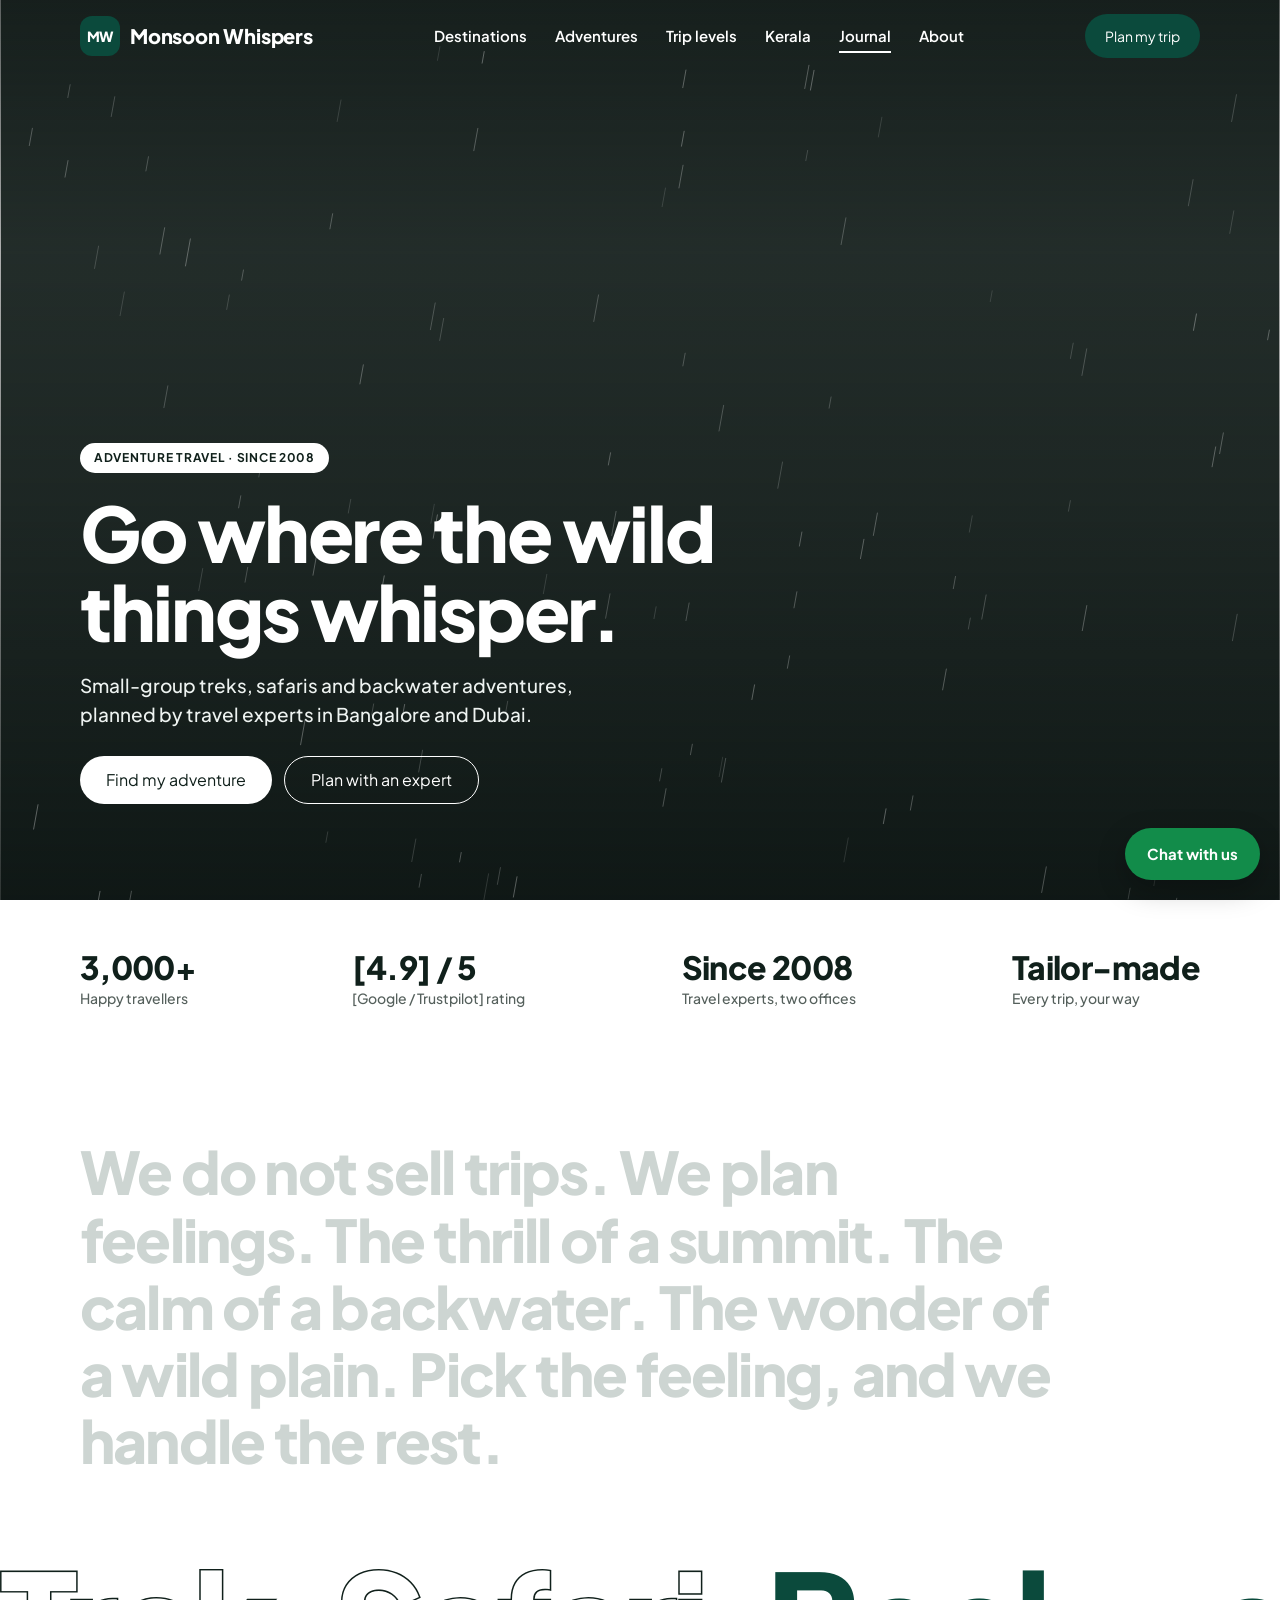
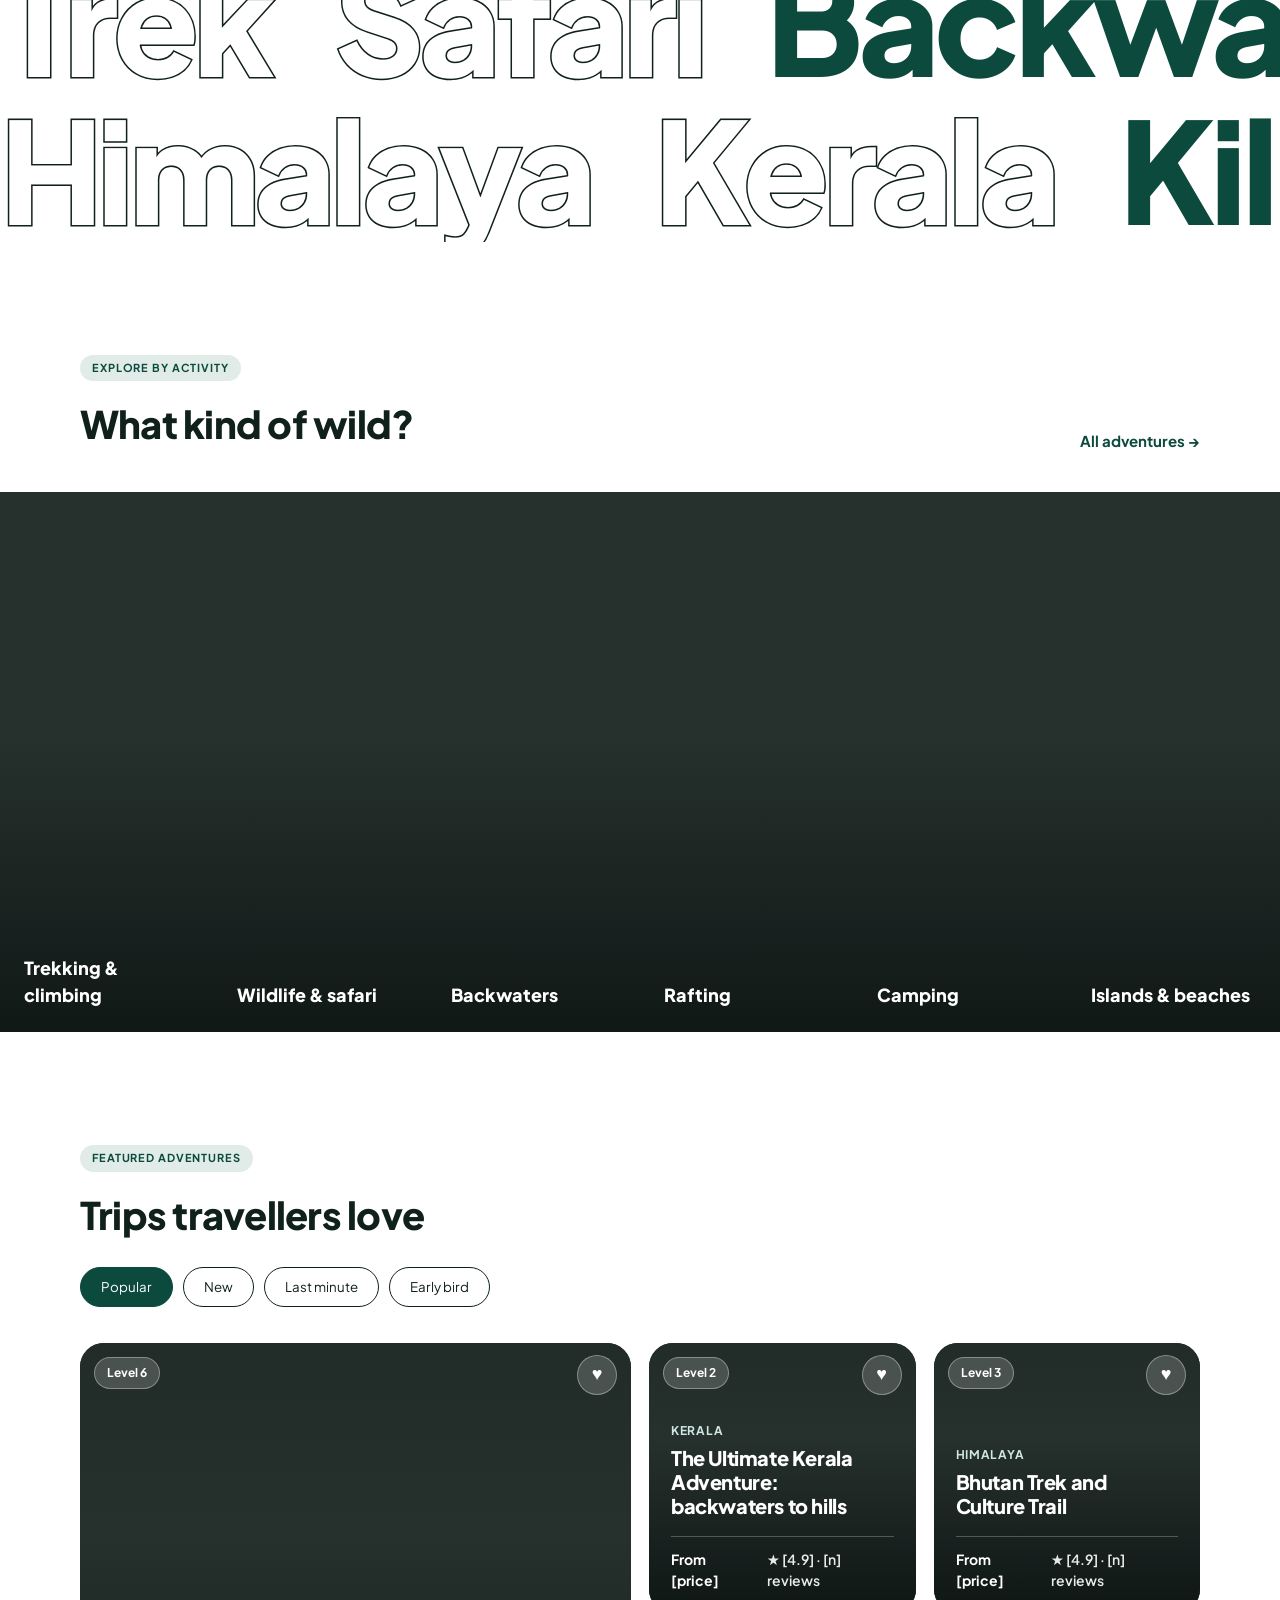
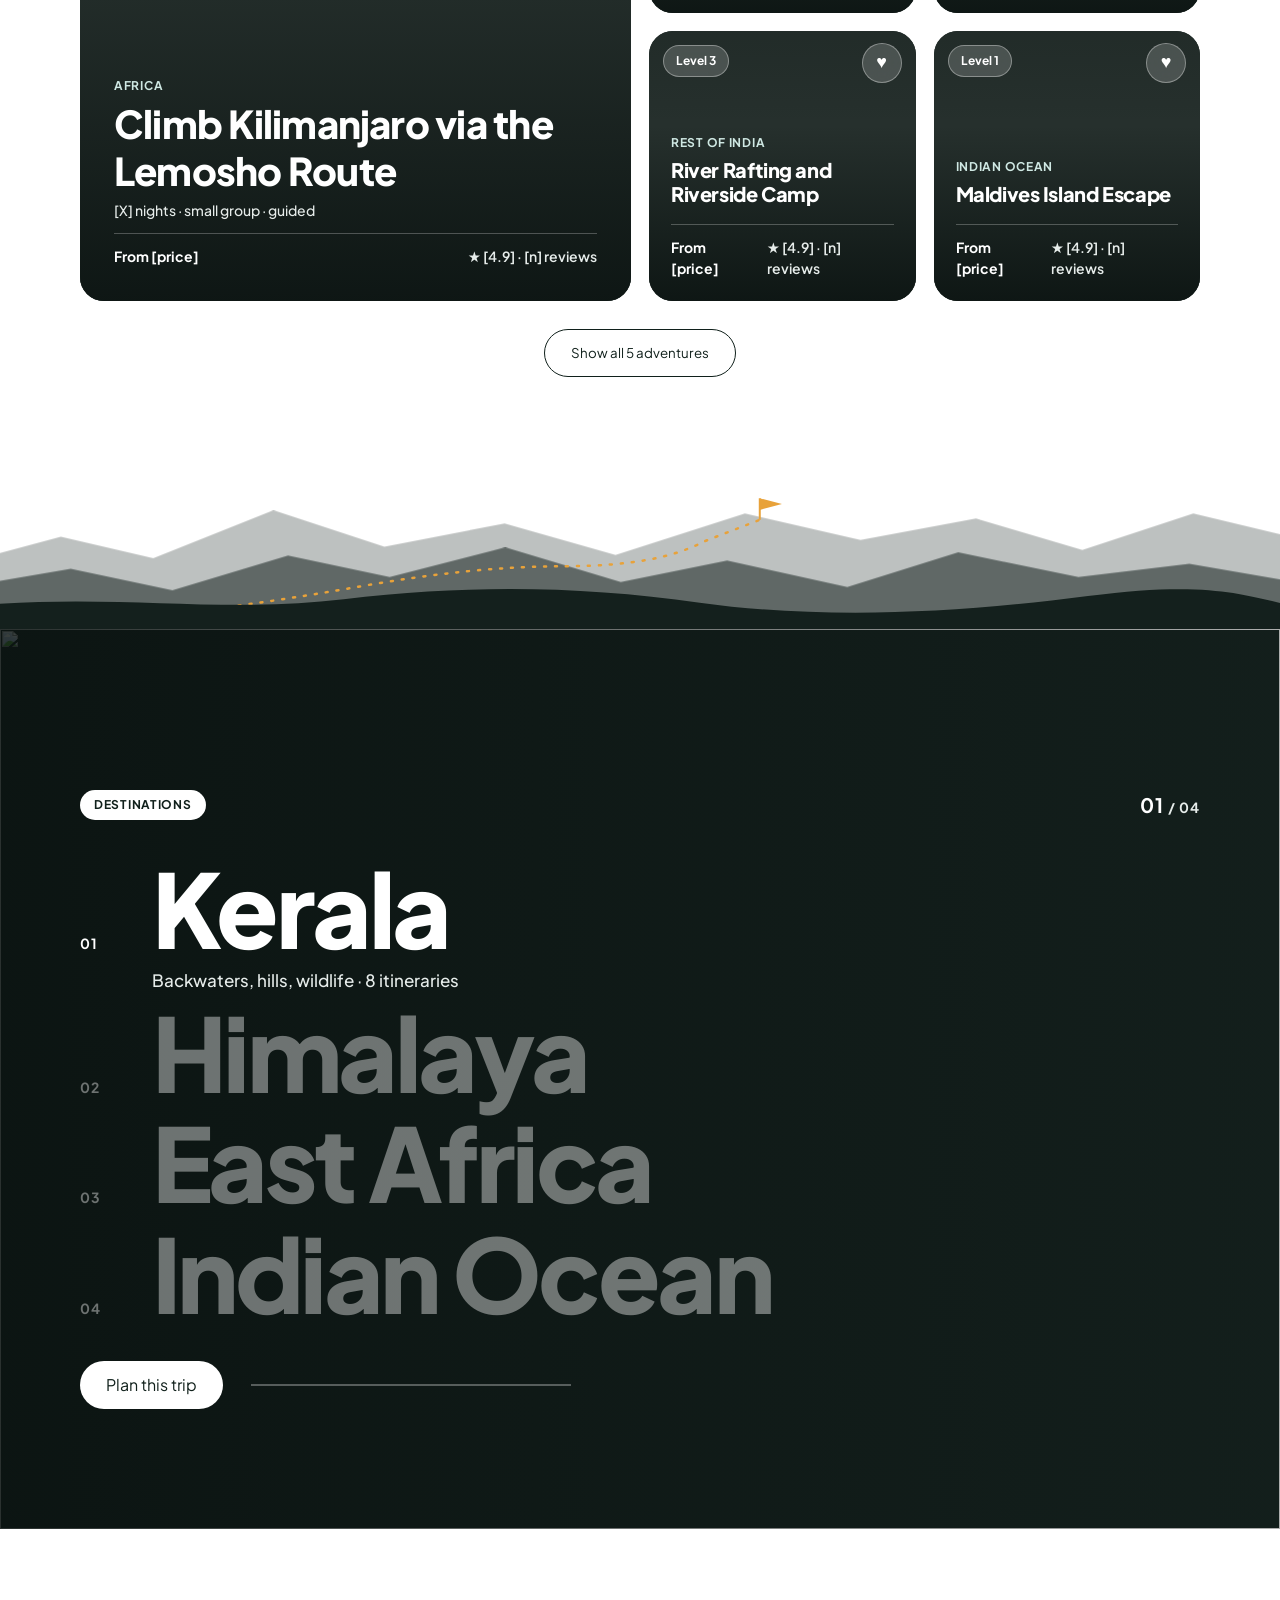
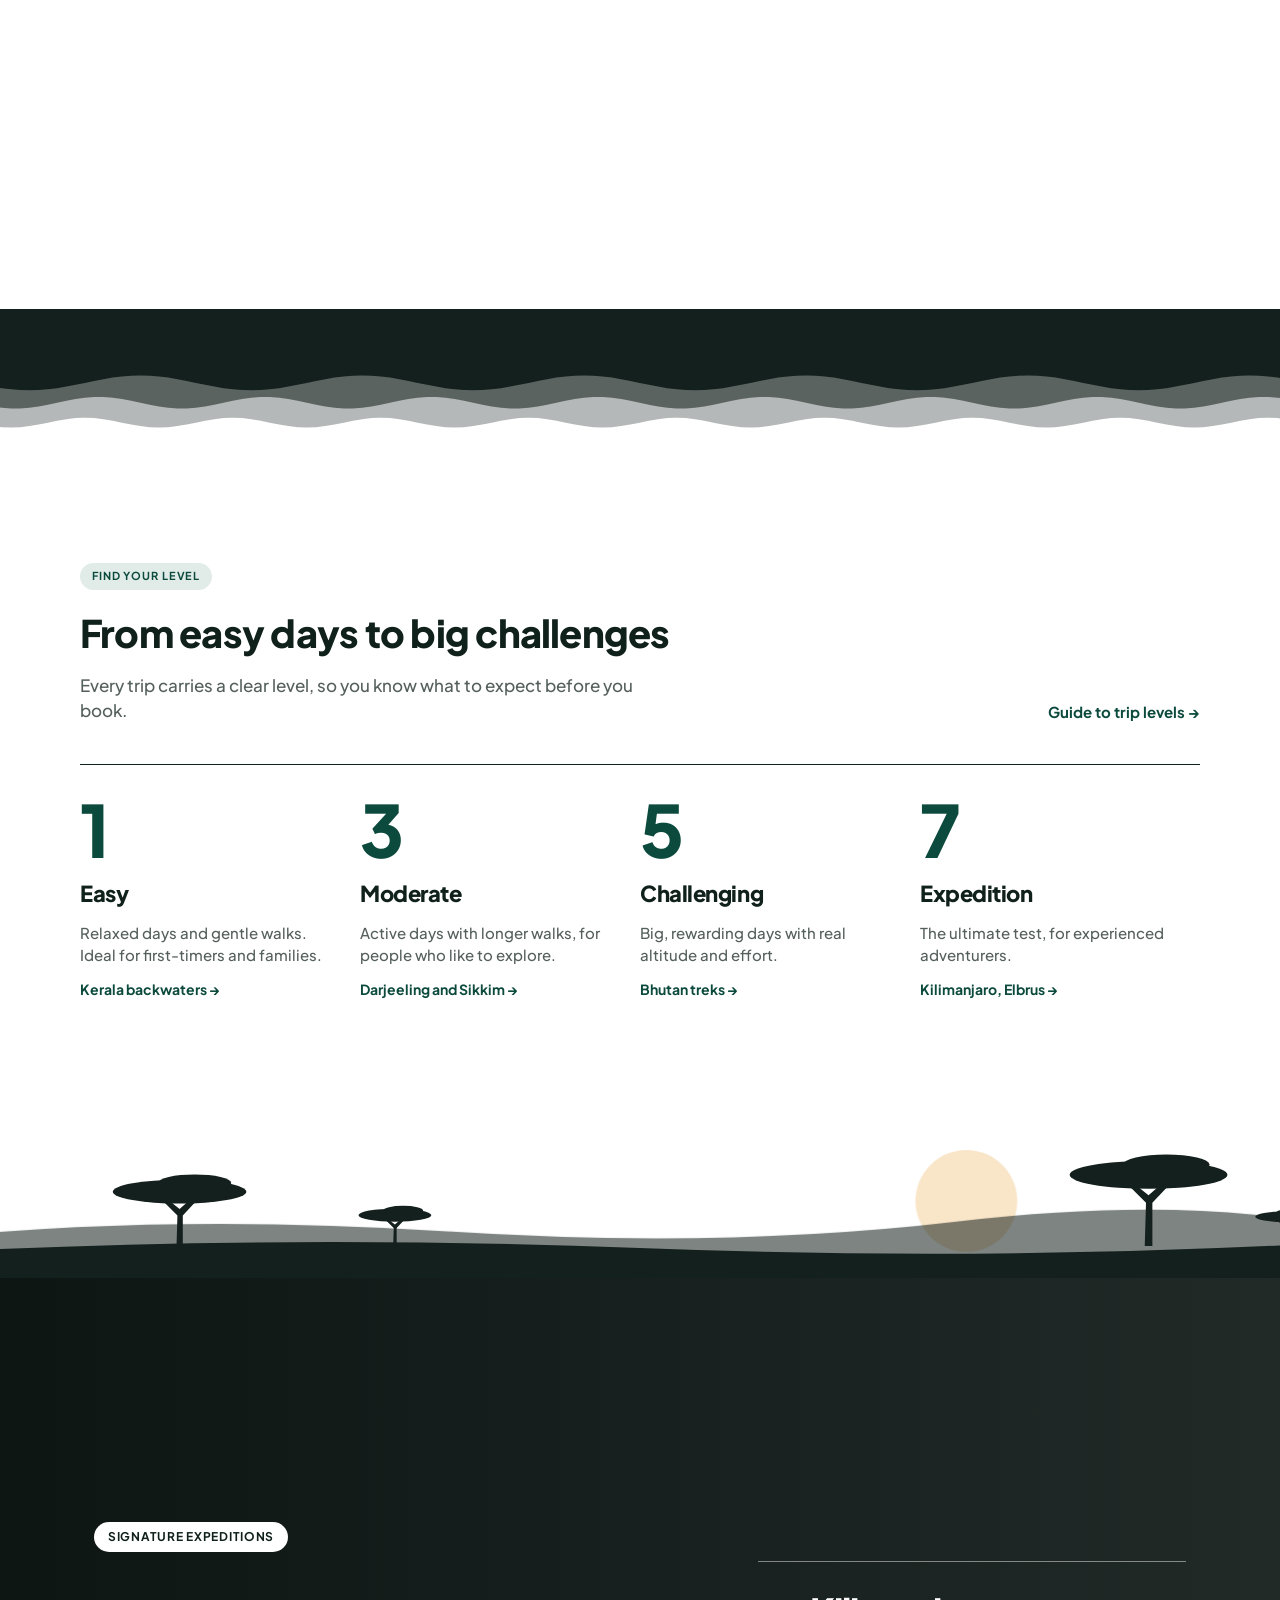
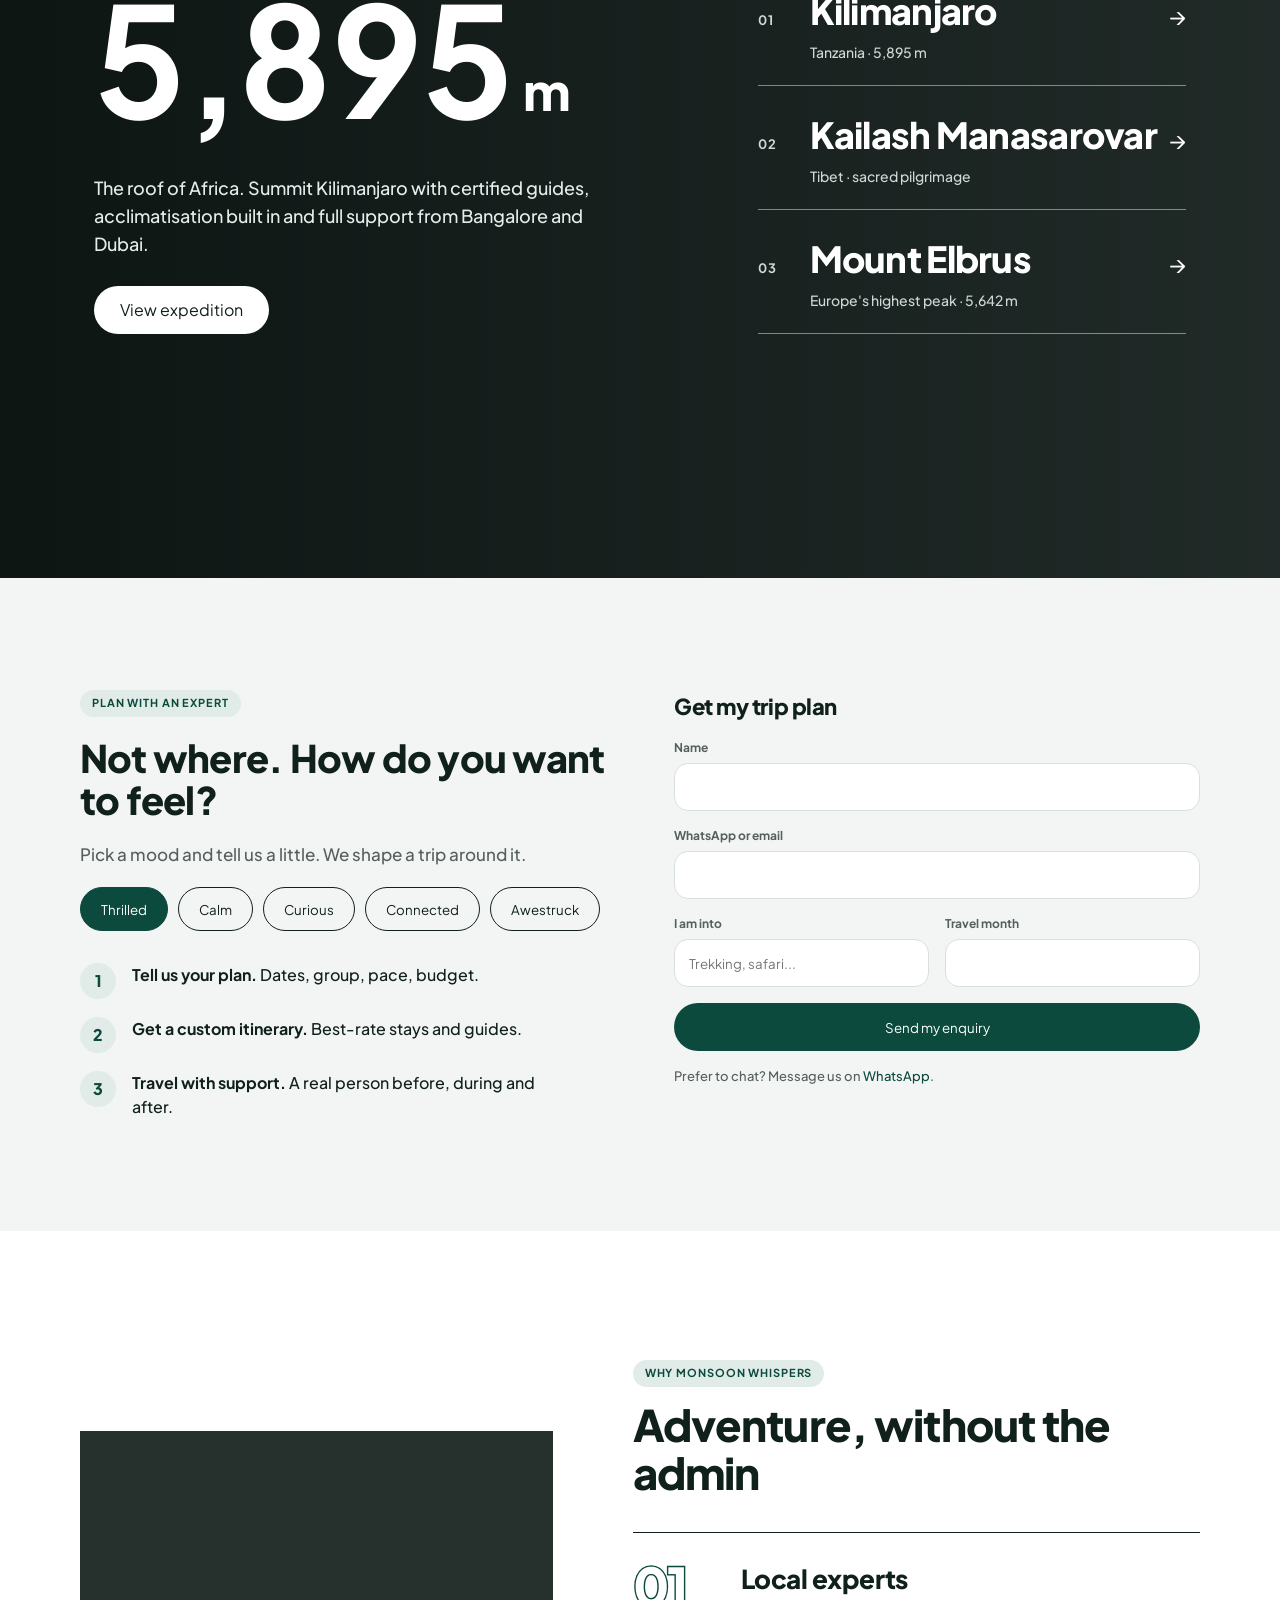
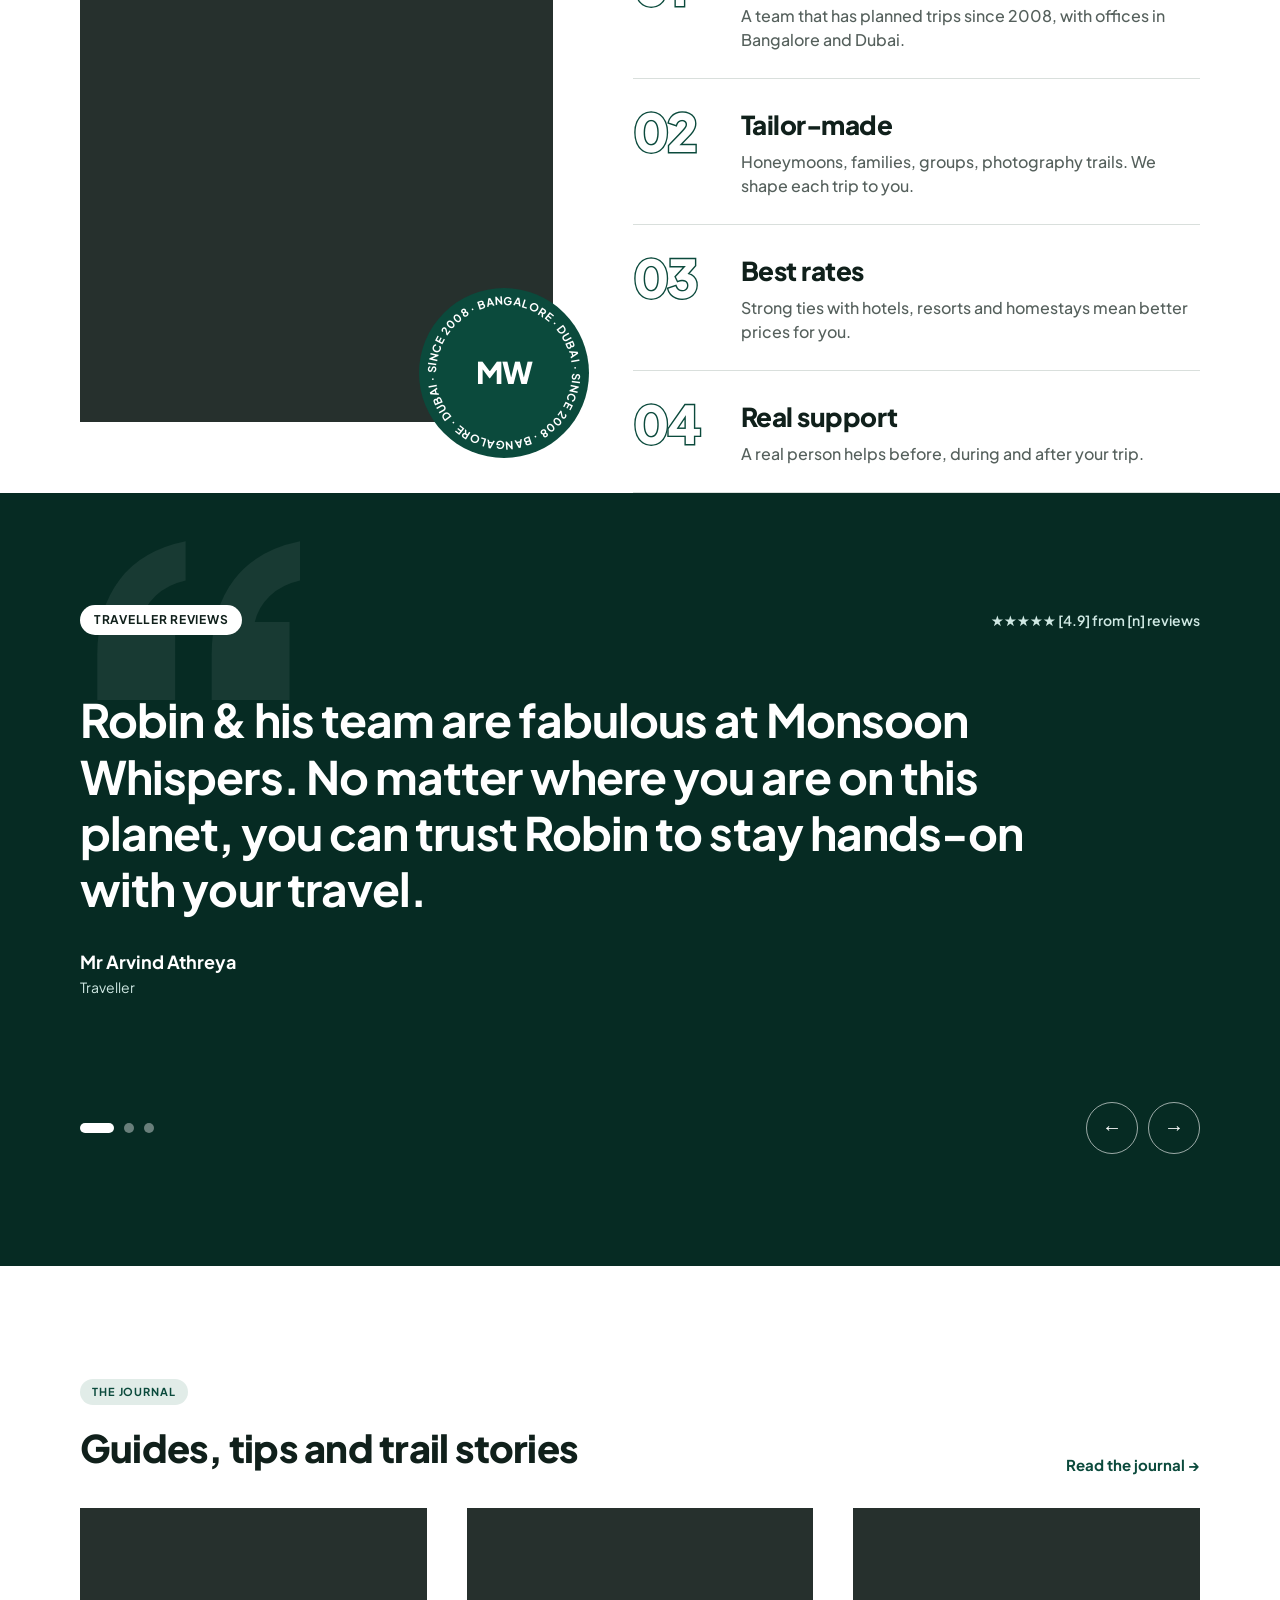
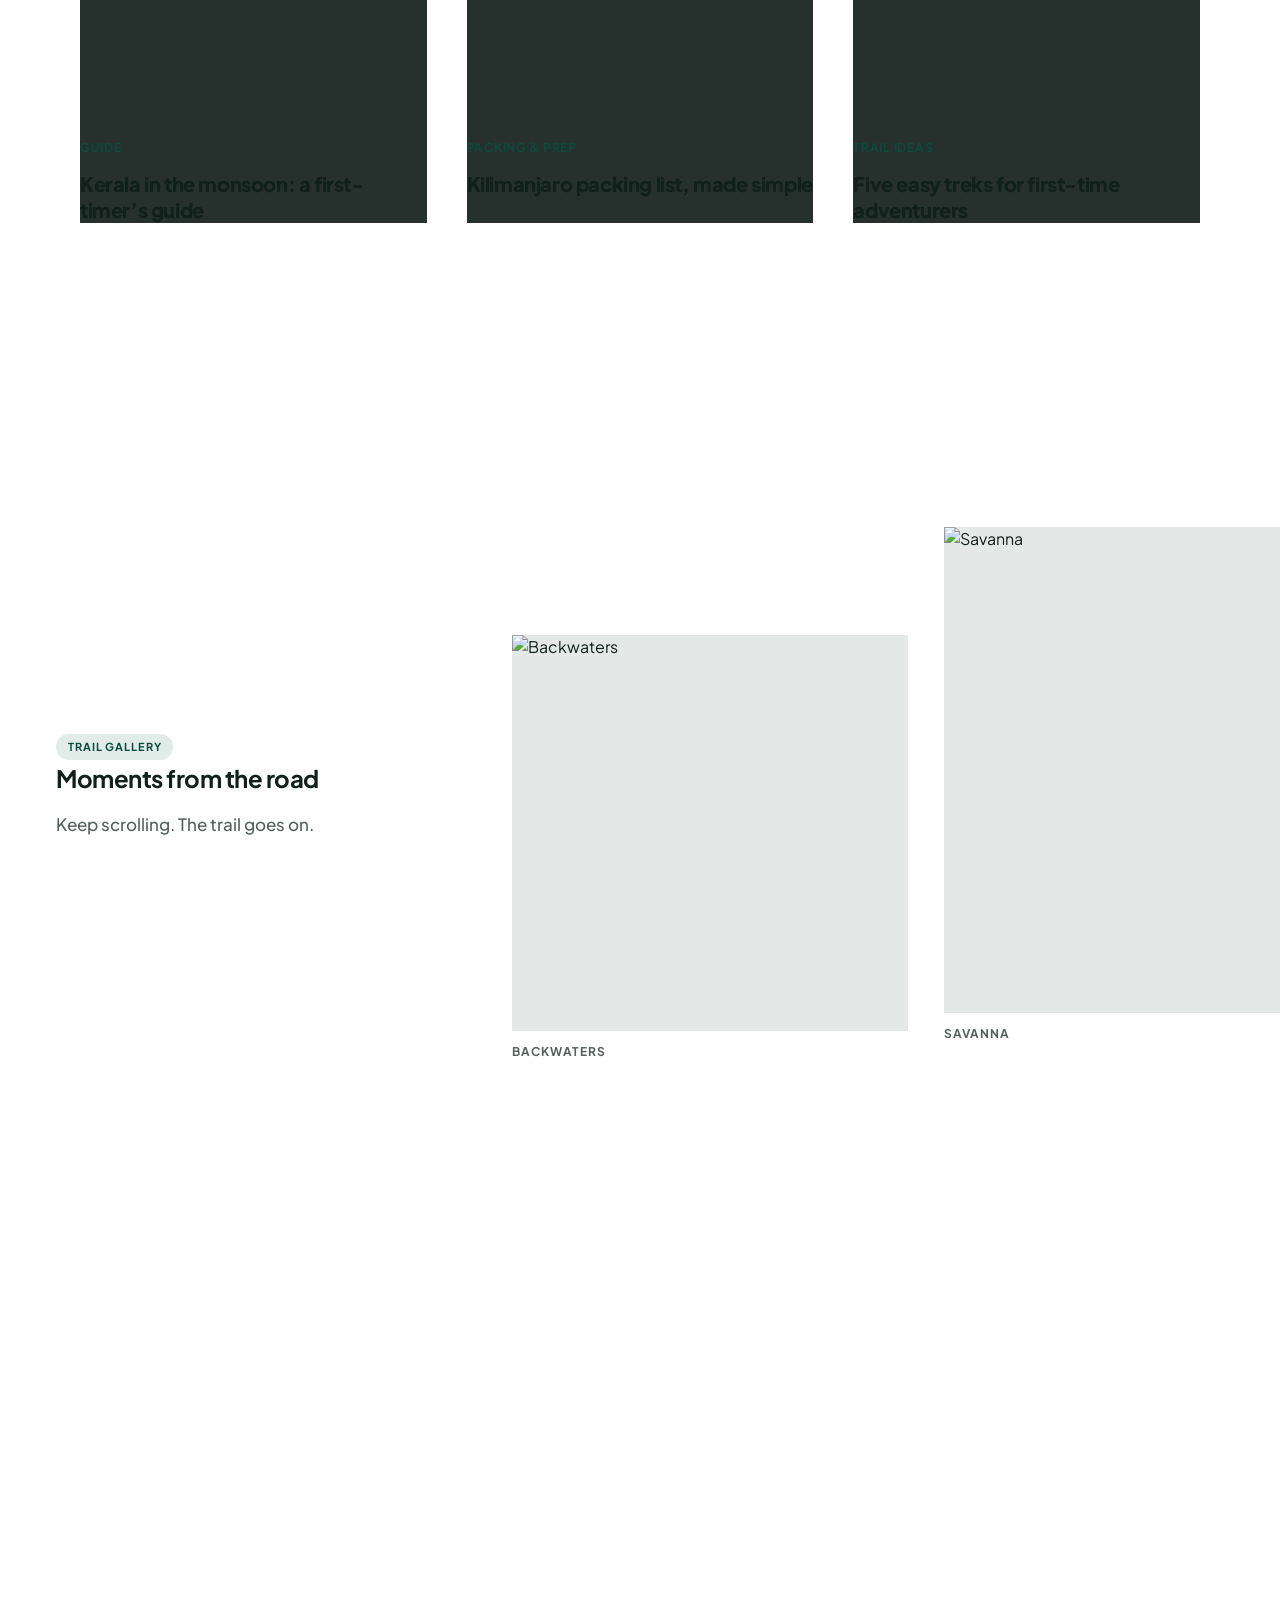
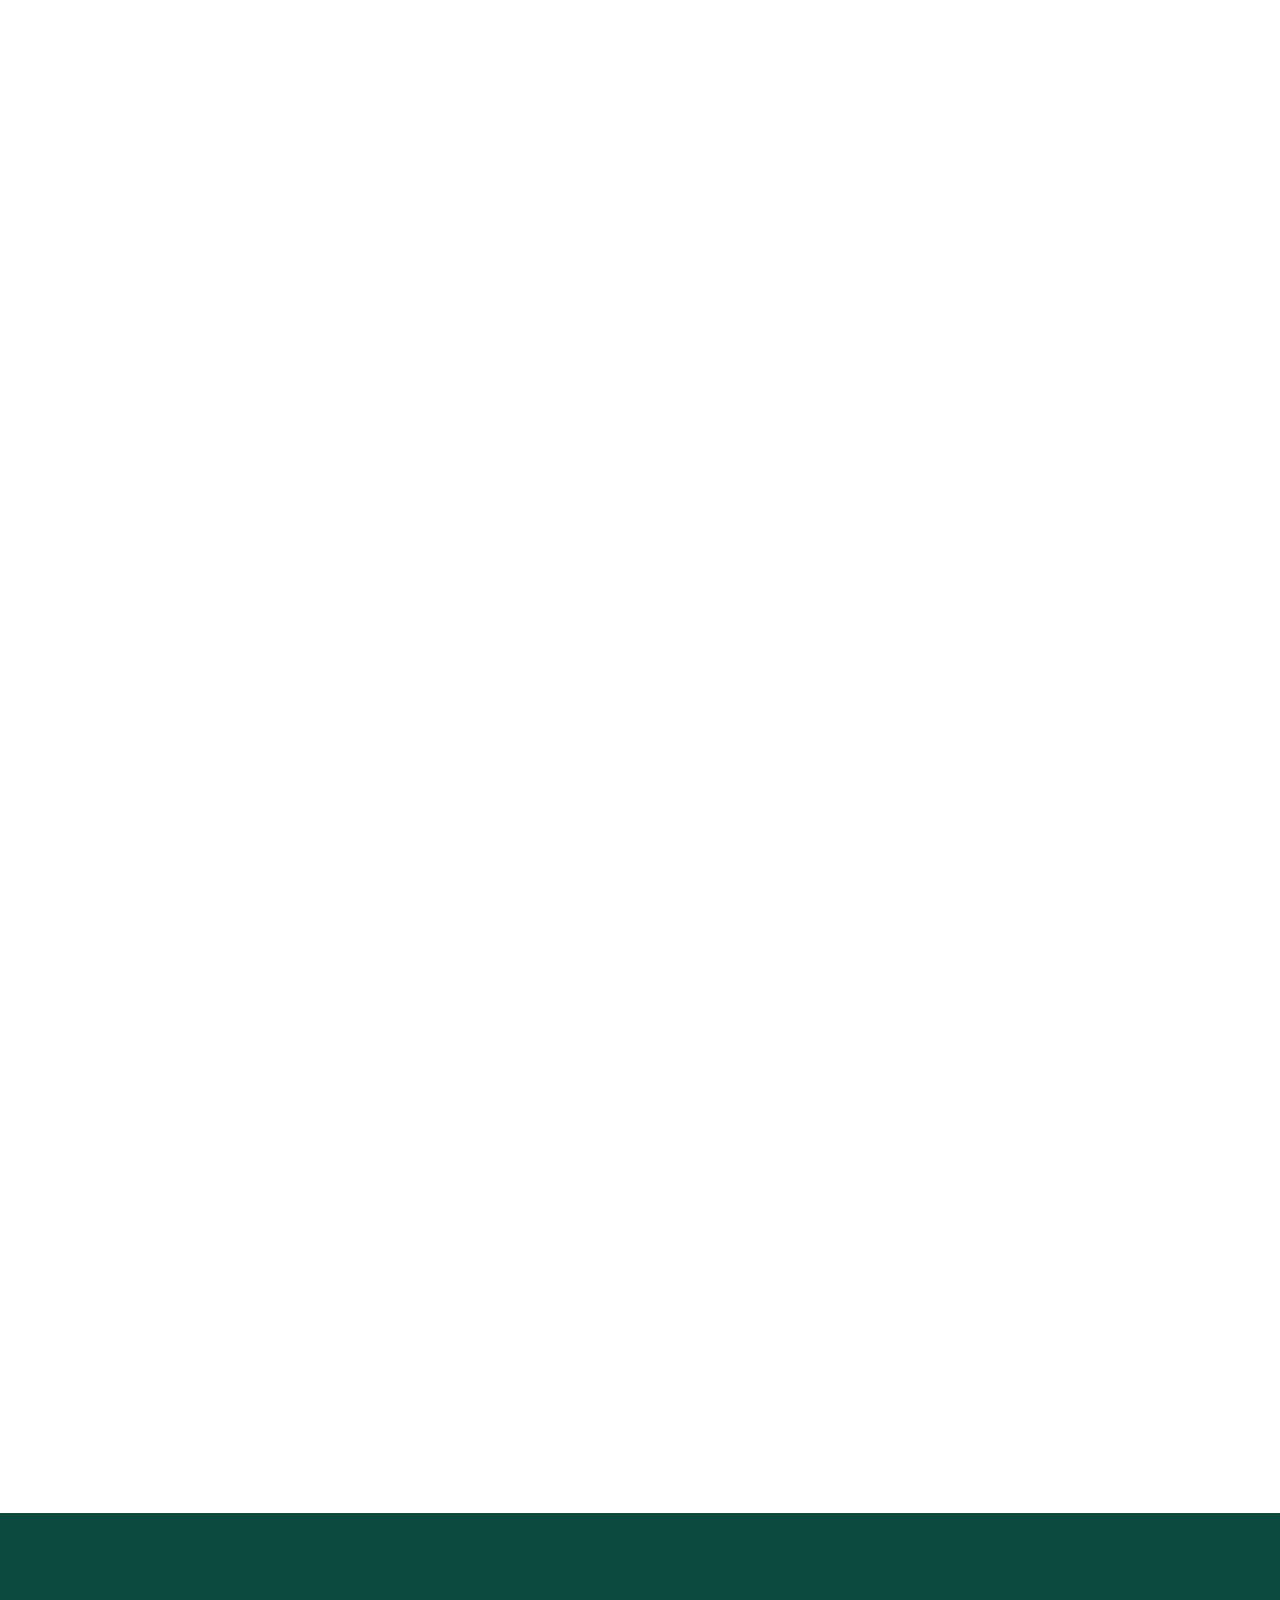
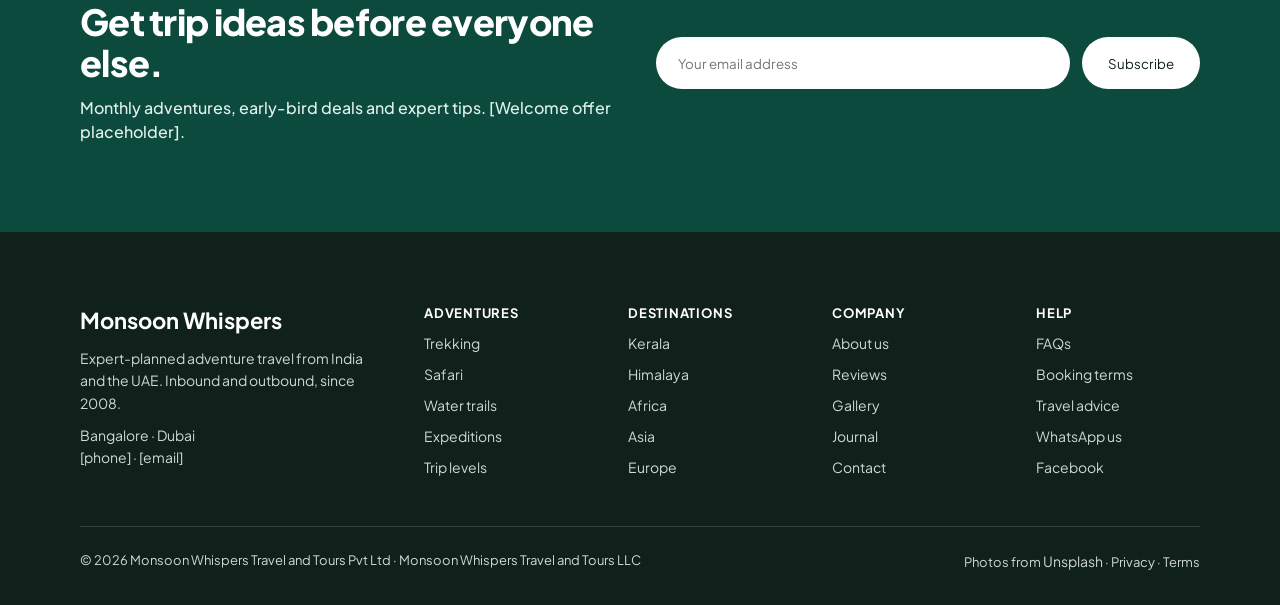
==== commit 44f3888a: "updated the side animation" ====
--- a/index.html
+++ b/index.html
@@ -143,6 +143,7 @@
   <div class="center"><button class="btn btn--outline" type="button" id="moreTrips" aria-expanded="false">Show all adventures</button></div>
 </section>
 
+<div class="peaks" data-from="#ffffff" data-to="#14201d" data-style="peaks" aria-hidden="true"></div>
 <!-- Destinations: pinned scroll story -->
 <section class="story" id="destinations" style="--steps:4">
   <span class="anchor" id="kerala"></span>
@@ -167,6 +168,7 @@
   </div>
 </section>
 
+<div class="peaks peaks--flush" data-from="#14201d" data-to="#ffffff" data-style="waves" aria-hidden="true"></div>
 <!-- Trip levels -->
 <section class="section wrap reveal" id="levels">
   <div class="levels">
@@ -183,6 +185,7 @@
   </div>
 </section>
 
+<div class="peaks" data-from="#ffffff" data-to="#14201d" data-style="savanna" aria-hidden="true"></div>
 <!-- Signature expedition: full-bleed with counting altitude -->
 <section class="sigx" id="expeditions">
   <img class="sigx__bg" loading="lazy" src="https://unsplash.com/photos/QvUp9XXZgdc/download?force=true&amp;w=2000" alt="">
@@ -330,7 +333,42 @@
   </div>
 </footer>
 
-<div class="alt" id="alt" aria-hidden="true"><span>Altitude</span><b id="altVal">0 m</b><i class="alt__track"><i class="alt__fill" id="altFill"></i></i><small>Kilimanjaro<br>5,895 m</small></div>
+<div class="climb" id="climb" aria-hidden="true">
+  <svg class="climb__cliff" viewBox="0 0 40 1000" preserveAspectRatio="none"><path d="M40 0H14L18 40L10 90L16 140L8 200L15 260L9 320L17 380L11 440L18 500L9 560L15 620L8 680L16 740L10 800L17 860L9 920L14 1000H40Z" fill="#0b4a3c"/><path d="M14 0L18 40L10 90L16 140L8 200L15 260L9 320L17 380L11 440L18 500L9 560L15 620L8 680L16 740L10 800L17 860L9 920L14 1000" fill="none" stroke="#fff" stroke-width="1.5" vector-effect="non-scaling-stroke" opacity=".9"/><path d="M26 60L30 120M22 300L27 350M28 520L24 590M25 760L29 830" stroke="#fff" stroke-width="1" vector-effect="non-scaling-stroke" opacity=".25"/></svg>
+  <ol class="climb__camps">
+    <li style="--y:100%">Summit<b>5,895 m</b></li>
+    <li style="--y:66%">Camp 2<b>3,930 m</b></li>
+    <li style="--y:33%">Camp 1<b>1,965 m</b></li>
+    <li style="--y:0%">Base</li>
+  </ol>
+  <svg class="climb__flag" viewBox="0 0 24 30" width="24" height="30"><path d="M4 30V2" stroke="#fff" stroke-width="2"/><path d="M4 2L22 7L4 13Z" fill="#e8a23a"/></svg>
+  <i class="climb__rope" id="climbRope"></i>
+  <div class="climb__man" id="climbMan">
+    <svg viewBox="0 0 44 64" width="58" height="84">
+      <g stroke-linecap="round" stroke-linejoin="round">
+        <g class="pose-a" fill="none">
+          <path d="M22 22L30 14L37 5" stroke="#10201b" stroke-width="4.5"/>
+          <path d="M20 26L28 30L36 24" stroke="#10201b" stroke-width="4.5"/>
+          <path d="M18 38L28 40L35 47" stroke="#2a3a35" stroke-width="5.5"/>
+          <path d="M16 39L16 50L13 60" stroke="#2a3a35" stroke-width="5.5"/>
+        </g>
+        <g class="pose-b" fill="none">
+          <path d="M20 26L29 22L37 18" stroke="#10201b" stroke-width="4.5"/>
+          <path d="M22 22L28 10L36 2" stroke="#10201b" stroke-width="4.5"/>
+          <path d="M16 39L18 50L26 54L35 56" stroke="#2a3a35" stroke-width="5.5"/>
+          <path d="M18 38L27 36L34 40" stroke="#2a3a35" stroke-width="5.5"/>
+        </g>
+        <rect x="6" y="18" width="10" height="16" rx="4" fill="#0b4a3c" stroke="#fff" stroke-width="1"/>
+        <path d="M14 20Q22 16 24 24L22 38Q16 42 13 38Z" fill="#e8a23a"/>
+        <path d="M13 34L23 35" stroke="#10201b" stroke-width="2"/>
+        <circle cx="21" cy="12" r="5.5" fill="#f1c9a5"/>
+        <path d="M15.2 11.5a5.8 5.8 0 0 1 11.6 0Z" fill="#c4413a"/>
+        <circle cx="25" cy="12.5" r=".9" fill="#10201b"/>
+      </g>
+    </svg>
+    <b class="climb__alt" id="climbAlt">0 m</b>
+  </div>
+</div>
 
 <a class="wa" href="https://wa.me/910000000000" aria-label="Chat on WhatsApp">Chat with us</a>
 
--- a/style.css
+++ b/style.css
@@ -512,4 +512,112 @@
   .rev::before{font-size:340px}
 }
 
-.why2__body h2{margin-top:14px;font-size:clamp(32px,3.4vw,44px);line-height:1.1;font-weight:800}+.why2__body h2{margin-top:14px;font-size:clamp(32px,3.4vw,44px);line-height:1.1;font-weight:800}
+/* ===== Featured adventures: creative bento cards ===== */
+.trips{display:grid;grid-template-columns:repeat(4,minmax(0,1fr));grid-auto-rows:270px;gap:18px;margin-top:36px;border-top:0}
+.trip{position:relative;border:0;border-radius:var(--radius);overflow:hidden;background:#14201d;isolation:isolate;transition:transform .35s ease,box-shadow .35s ease}
+.trip:hover{transform:translateY(-6px);box-shadow:0 24px 50px rgba(20,32,29,.28)}
+.trip.is-feature{grid-column:span 2;grid-row:span 2}
+.trip a{display:block;position:relative;height:100%;padding:0;color:#fff}
+.trip__img{position:absolute;inset:0;flex:none;aspect-ratio:auto;border-radius:0;background:#26302d}
+.trip__img img{width:100%;height:100%;object-fit:cover;transition:transform .8s ease}
+.trip:hover .trip__img img{transform:scale(1.08)}
+.trip__img::after{content:"";position:absolute;inset:0;background:linear-gradient(180deg,rgba(10,18,16,.15) 0%,rgba(10,18,16,0) 35%,rgba(10,18,16,.85) 100%);transition:background .4s}
+.trip:hover .trip__img::after{background:linear-gradient(180deg,rgba(10,18,16,.2) 0%,rgba(10,18,16,.35) 35%,rgba(13,107,92,.92) 100%)}
+.badge{z-index:2;background:rgba(255,255,255,.18);color:#fff;backdrop-filter:blur(8px);border:1px solid rgba(255,255,255,.35)}
+.heart{z-index:2;background:rgba(255,255,255,.18);color:#fff;backdrop-filter:blur(8px);border:1px solid rgba(255,255,255,.35);transition:transform .2s,background .2s}
+.heart:hover{transform:scale(1.1);background:#fff;color:#c2271d}
+.heart[aria-pressed="true"]{background:#fff;color:#c2271d}
+.trip__body{position:absolute;left:0;right:0;bottom:0;z-index:1;padding:22px;gap:6px;flex:none}
+.trip__body .eyebrow{color:#cfe8e3}
+.trip__body h3{font-size:20px;line-height:1.2;color:#fff}
+.trip.is-feature .trip__body{padding:34px}
+.trip.is-feature .trip__body h3{font-size:clamp(28px,3vw,40px);max-width:560px}
+.trip__body p{color:#e6ecea;font-size:14px;max-height:0;opacity:0;overflow:hidden;transition:max-height .4s,opacity .4s}
+.trip.is-feature .trip__body p,.trip:hover .trip__body p{max-height:40px;opacity:1}
+.trip__foot{margin-top:6px;padding-top:12px;border-top:1px solid rgba(255,255,255,.25);justify-content:space-between;gap:12px;font-size:14px}
+.trip__foot b{color:#fff}
+.trip__foot span{color:#e6ecea}
+.trip__body::after{content:"View trip →";position:absolute;right:22px;top:-18px;padding:8px 14px;border-radius:999px;background:#fff;color:var(--ink);font-size:13px;font-weight:700;opacity:0;transform:translateY(10px);transition:opacity .3s,transform .3s}
+.trip:hover .trip__body::after{opacity:1;transform:none}
+.trip.is-feature .trip__body::after{right:34px}
+
+@media (max-width:960px){
+  .trips{grid-template-columns:repeat(2,minmax(0,1fr));grid-auto-rows:260px}
+  .trip.is-feature{grid-column:span 2;grid-row:span 1}
+  .trip.is-feature .trip__body{padding:24px}
+  .trip a{padding:0}
+  .trip__img{flex:none}
+  .trip__body h3{font-size:20px}
+}
+@media (max-width:560px){
+  .trips{grid-template-columns:1fr;grid-auto-rows:300px}
+  .trip.is-feature{grid-column:auto}
+  .trip a{display:block;padding:0}
+  .trip__img{flex:none;aspect-ratio:auto}
+  .trip__body{min-width:0}
+  .trip__body h3{font-size:20px}
+  .trip__body p{display:block;max-height:40px;opacity:1}
+  .trip__foot{font-size:13px}
+  .badge{top:14px;left:14px;font-size:12px;padding:6px 12px}
+  .heart{display:block}
+  .trip__body::after{display:none}
+}
+
+
+/* Clean outline text */
+.marquee__row span{color:#fff;-webkit-text-stroke:3px var(--ink);paint-order:stroke fill}
+.marquee__row span:nth-child(3n){color:var(--accent);-webkit-text-stroke:0}
+.why2__list span{color:#fff;-webkit-text-stroke:2.8px var(--accent);paint-order:stroke fill}
+
+/* Deeper forest green */
+:root{--accent:#0b4a3c;--accent-dark:#062b23;--accent-soft:#e1ece8;--ink:#10201b;--trail:#e8a23a}
+
+/* ===== Mountain range dividers with trail ===== */
+.peaks{position:relative;display:block;height:clamp(80px,11vw,170px);margin-top:112px;overflow:hidden;line-height:0}
+.peaks svg{position:absolute;left:-2%;bottom:-1px;width:104%;height:100%}
+.peaks .l-back,.peaks .l-mid{will-change:transform}
+.peaks .l-back{opacity:.28}
+.peaks .l-mid{opacity:.55}
+.peaks .trail{fill:none;stroke:var(--trail);stroke-width:2.5;stroke-dasharray:2 9;stroke-linecap:round;vector-effect:non-scaling-stroke;stroke-dashoffset:var(--dash,0)}
+.peaks .flag{fill:var(--trail)}
+.peaks .wv{animation:wv linear infinite}
+@keyframes wv{to{transform:translateX(-1440px)}}
+.peaks--savanna,.peaks--balloons,.peaks--island,.peaks--camp,.peaks--flags{height:clamp(110px,13vw,190px)}
+.peaks .bob{animation:bob ease-in-out infinite alternate}
+@keyframes bob{to{transform:translateY(-10px)}}
+.peaks .sway,.peaks .flutter,.peaks .flame{transform-box:fill-box}
+.peaks .sway{transform-origin:50% 100%;animation:sway 5s ease-in-out infinite alternate}
+@keyframes sway{from{transform:rotate(-1.5deg)}to{transform:rotate(1.5deg)}}
+.peaks .flutter{transform-origin:50% 0;animation:flutter 1.6s ease-in-out infinite alternate}
+@keyframes flutter{from{transform:skewX(-8deg) scaleY(.92)}to{transform:skewX(8deg) scaleY(1)}}
+.peaks .flame{transform-origin:50% 100%;animation:flame .35s ease-in-out infinite alternate}
+@keyframes flame{from{transform:scaleY(.88) scaleX(1.05)}to{transform:scaleY(1.08) scaleX(.95)}}
+.peaks .glow{animation:glow 1.2s ease-in-out infinite alternate}
+@keyframes glow{from{opacity:.35}to{opacity:.7}}
+.peaks .pole{stroke:var(--trail);stroke-width:2;vector-effect:non-scaling-stroke}
+.peaks--flush{margin-top:0}
+.story,.sigx,.rev{margin-top:0}
+@media (max-width:960px){.peaks{margin-top:80px}.peaks--flush{margin-top:0}}
+
+/* ===== Side climber on a cliff face ===== */
+.alt{display:none}
+.climb{--top:96px;--bot:34px;position:fixed;right:0;top:var(--top);bottom:var(--bot);width:150px;z-index:40;pointer-events:none;opacity:0;transform:translateX(30px);transition:opacity .5s,transform .5s}
+.climb.is-on{opacity:1;transform:none}
+.climb__cliff{position:absolute;right:0;top:0;width:44px;height:100%;filter:drop-shadow(-3px 0 8px rgba(0,0,0,.18))}
+.climb__flag{position:absolute;right:16px;top:-26px}
+.climb__camps{list-style:none;margin:0;padding:0;position:absolute;right:44px;top:0;bottom:0;width:100px}
+.climb__camps li{position:absolute;right:6px;bottom:var(--y);transform:translateY(50%);display:flex;flex-direction:column;align-items:flex-end;font-size:9px;font-weight:800;letter-spacing:.08em;text-transform:uppercase;color:#10201b;background:rgba(255,255,255,.92);padding:3px 8px;border-radius:8px;box-shadow:0 2px 8px rgba(0,0,0,.12);opacity:.55;transition:opacity .4s,background .4s,color .4s}
+.climb__camps li b{font-size:9px;letter-spacing:0;font-weight:700;opacity:.7}
+.climb__camps li::after{content:"";position:absolute;right:-12px;top:50%;width:8px;height:8px;margin-top:-4px;border-radius:50%;background:#fff;box-shadow:0 0 0 2px #0b4a3c}
+.climb__camps li.is-reached{opacity:1;background:#e8a23a;color:#fff}
+.climb__camps li.is-reached::after{background:#e8a23a}
+.climb__camps li.is-near{opacity:0}
+.climb__rope{position:absolute;right:30px;top:0;width:2px;background:repeating-linear-gradient(180deg,#f3c06b 0 4px,#b8762a 4px 8px);box-shadow:0 0 0 1px rgba(255,255,255,.6)}
+.climb__man{position:absolute;right:16px;bottom:0;width:58px;will-change:transform;filter:drop-shadow(0 0 1.2px #fff) drop-shadow(0 3px 4px rgba(0,0,0,.25))}
+.climb__man svg{display:block}
+.climb__alt{position:absolute;right:calc(100% + 4px);top:22px;white-space:nowrap;font-size:11px;font-weight:800;font-variant-numeric:tabular-nums;background:#10201b;color:#fff;padding:3px 8px;border-radius:999px}
+.climb .pose-b{display:none}
+.climb.step .pose-a{display:none}
+.climb.step .pose-b{display:inline}
+@media (max-width:960px){.climb{display:none}}
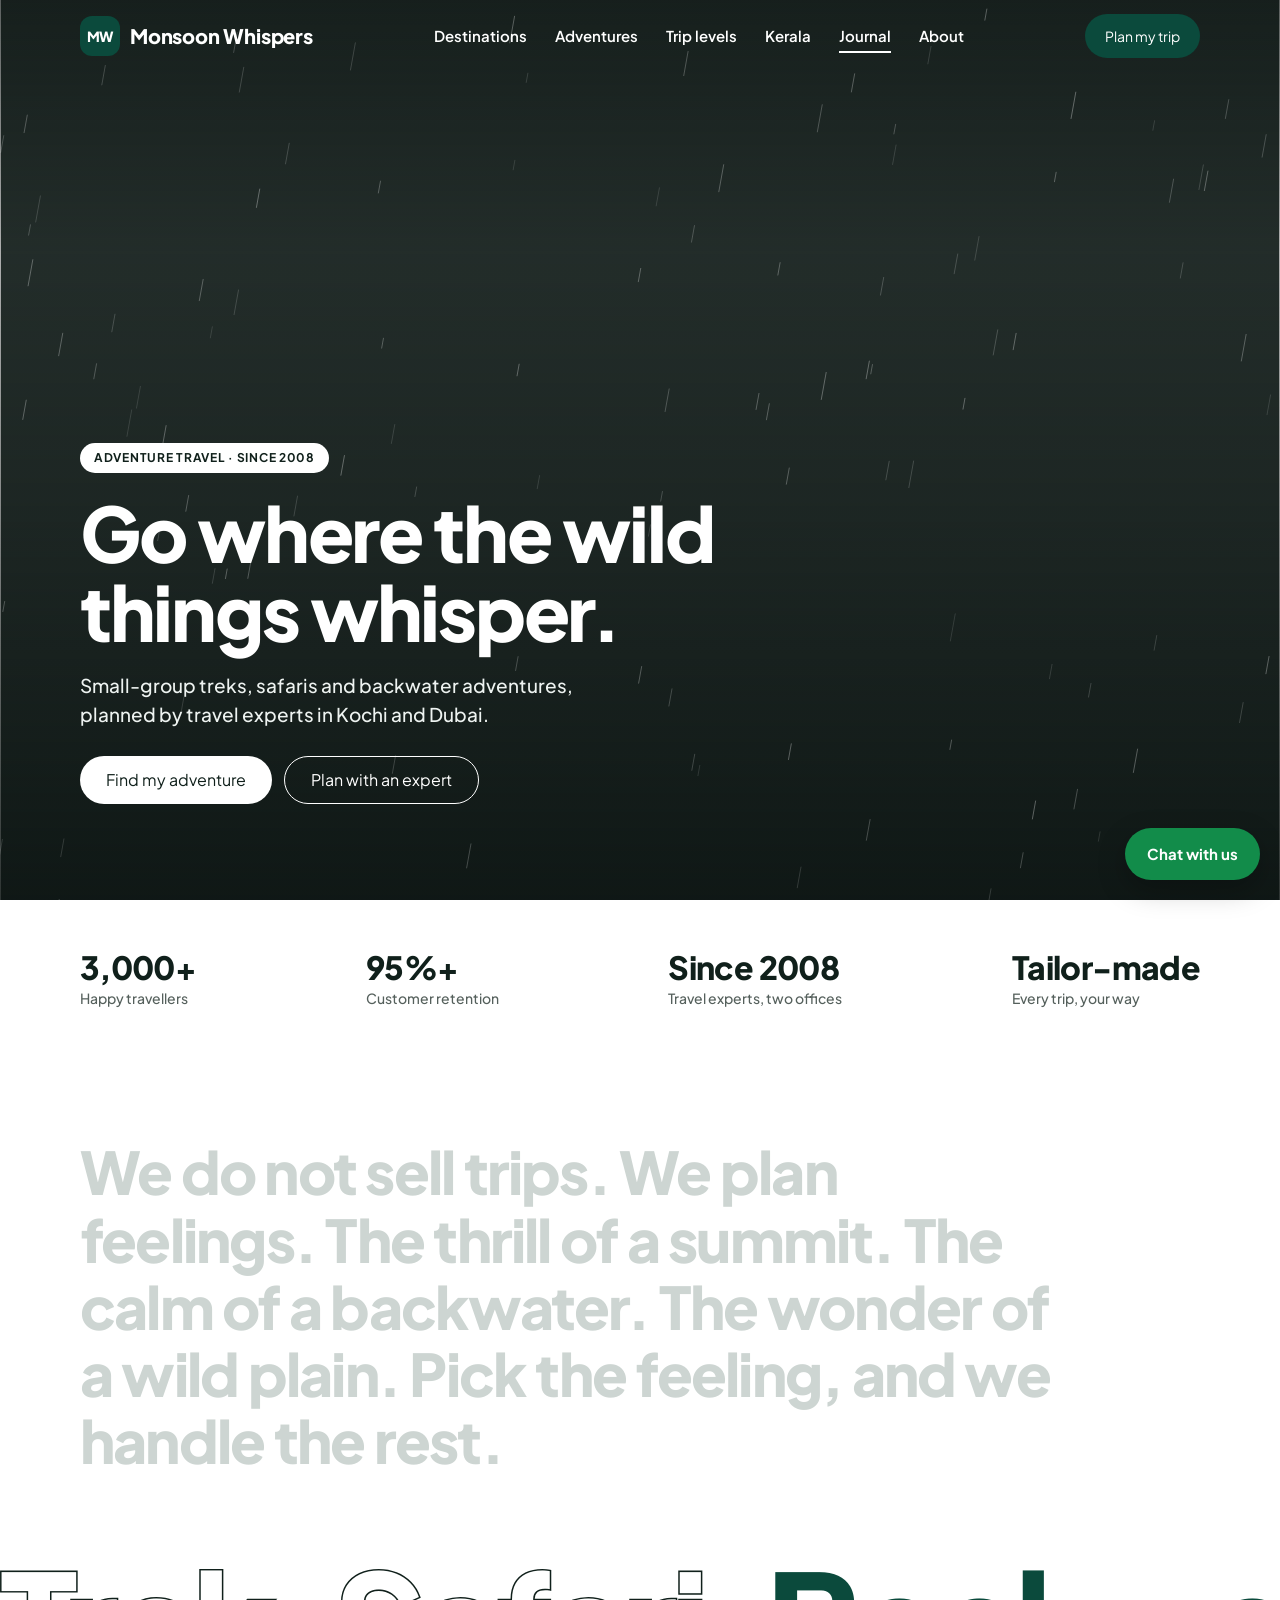
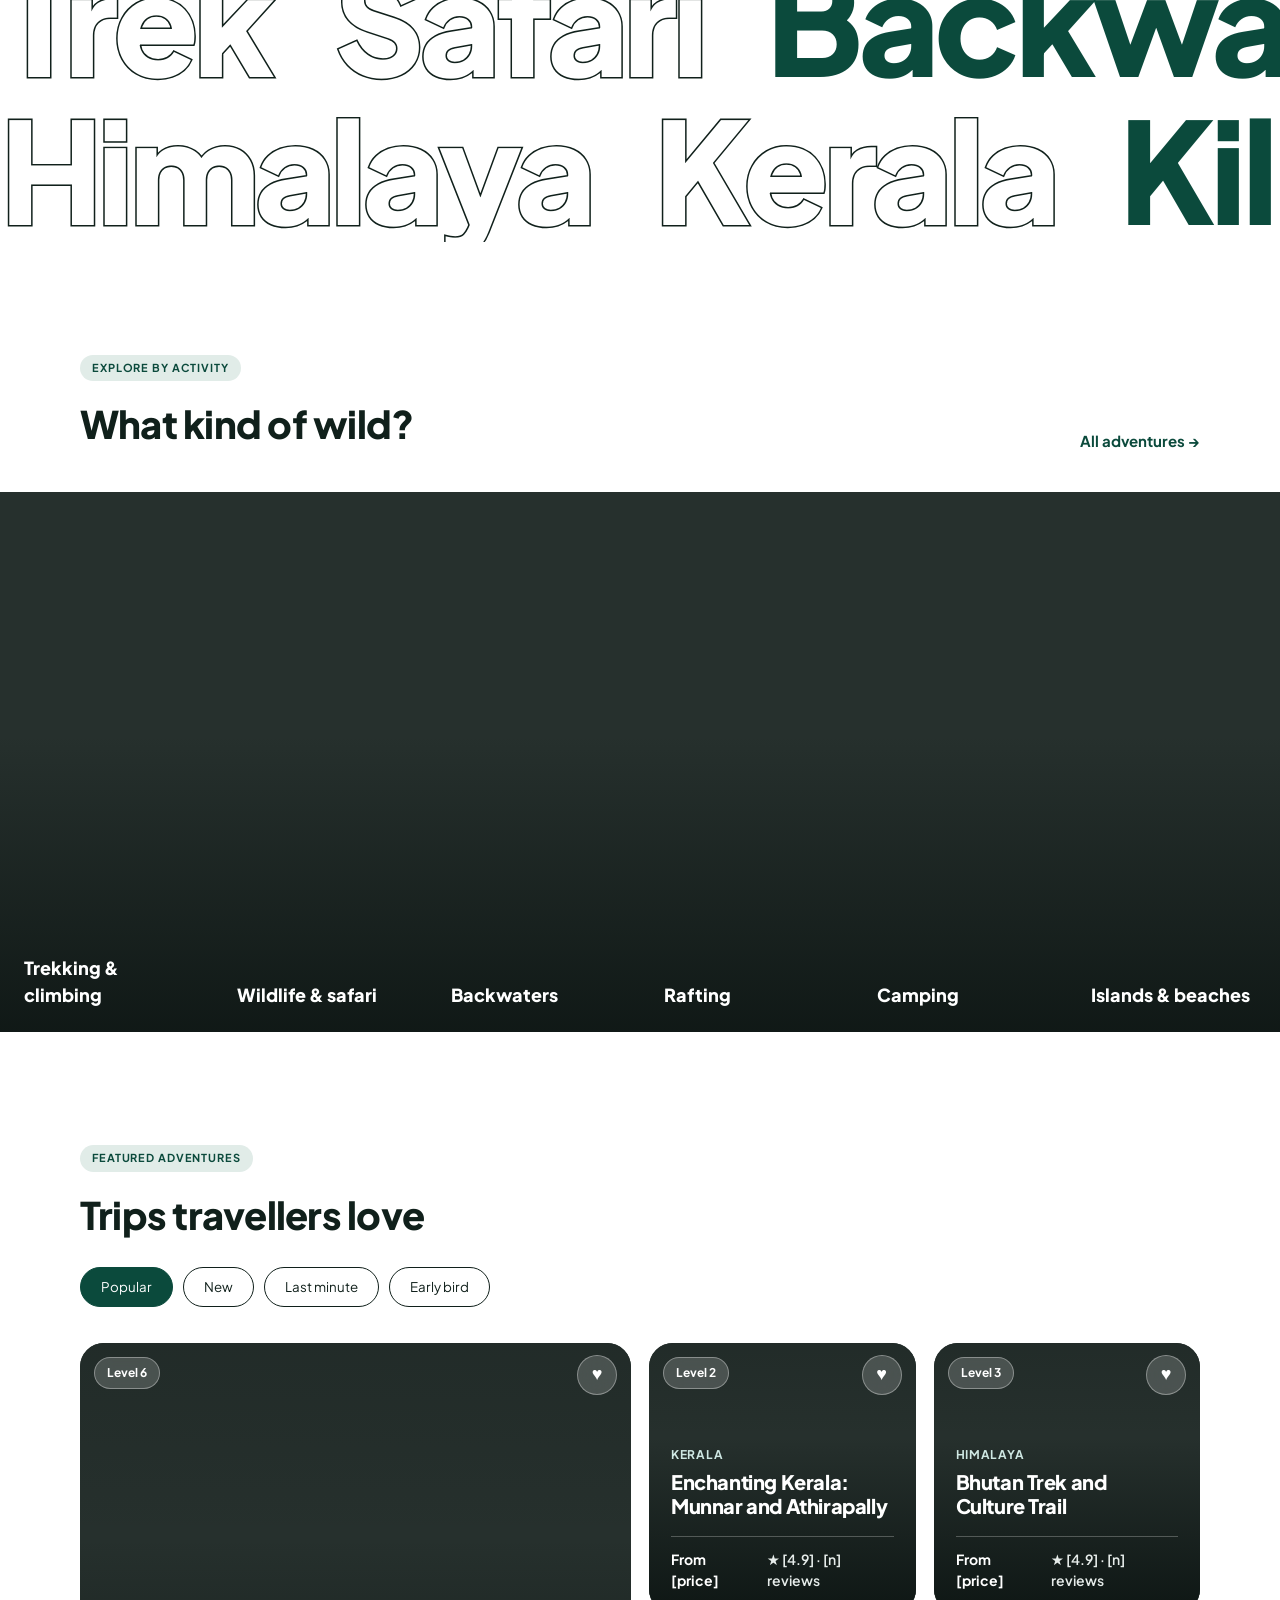
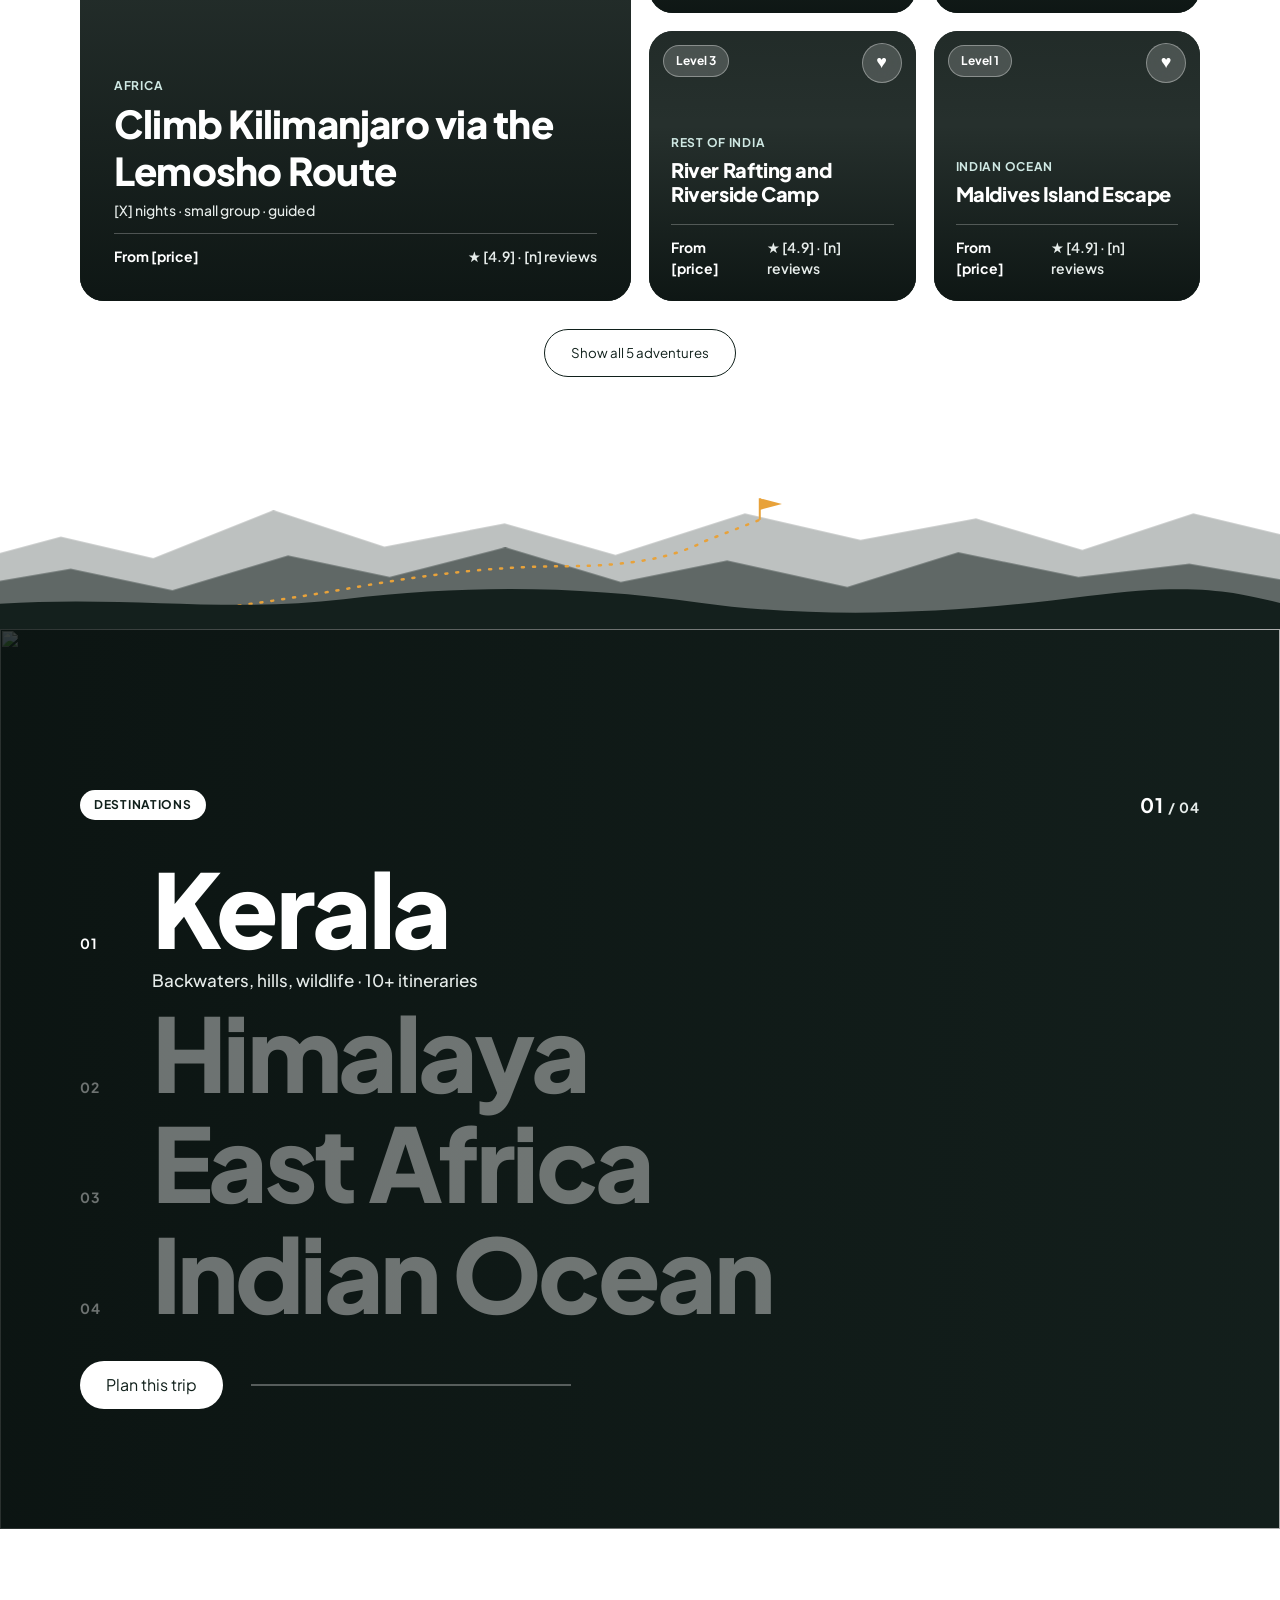
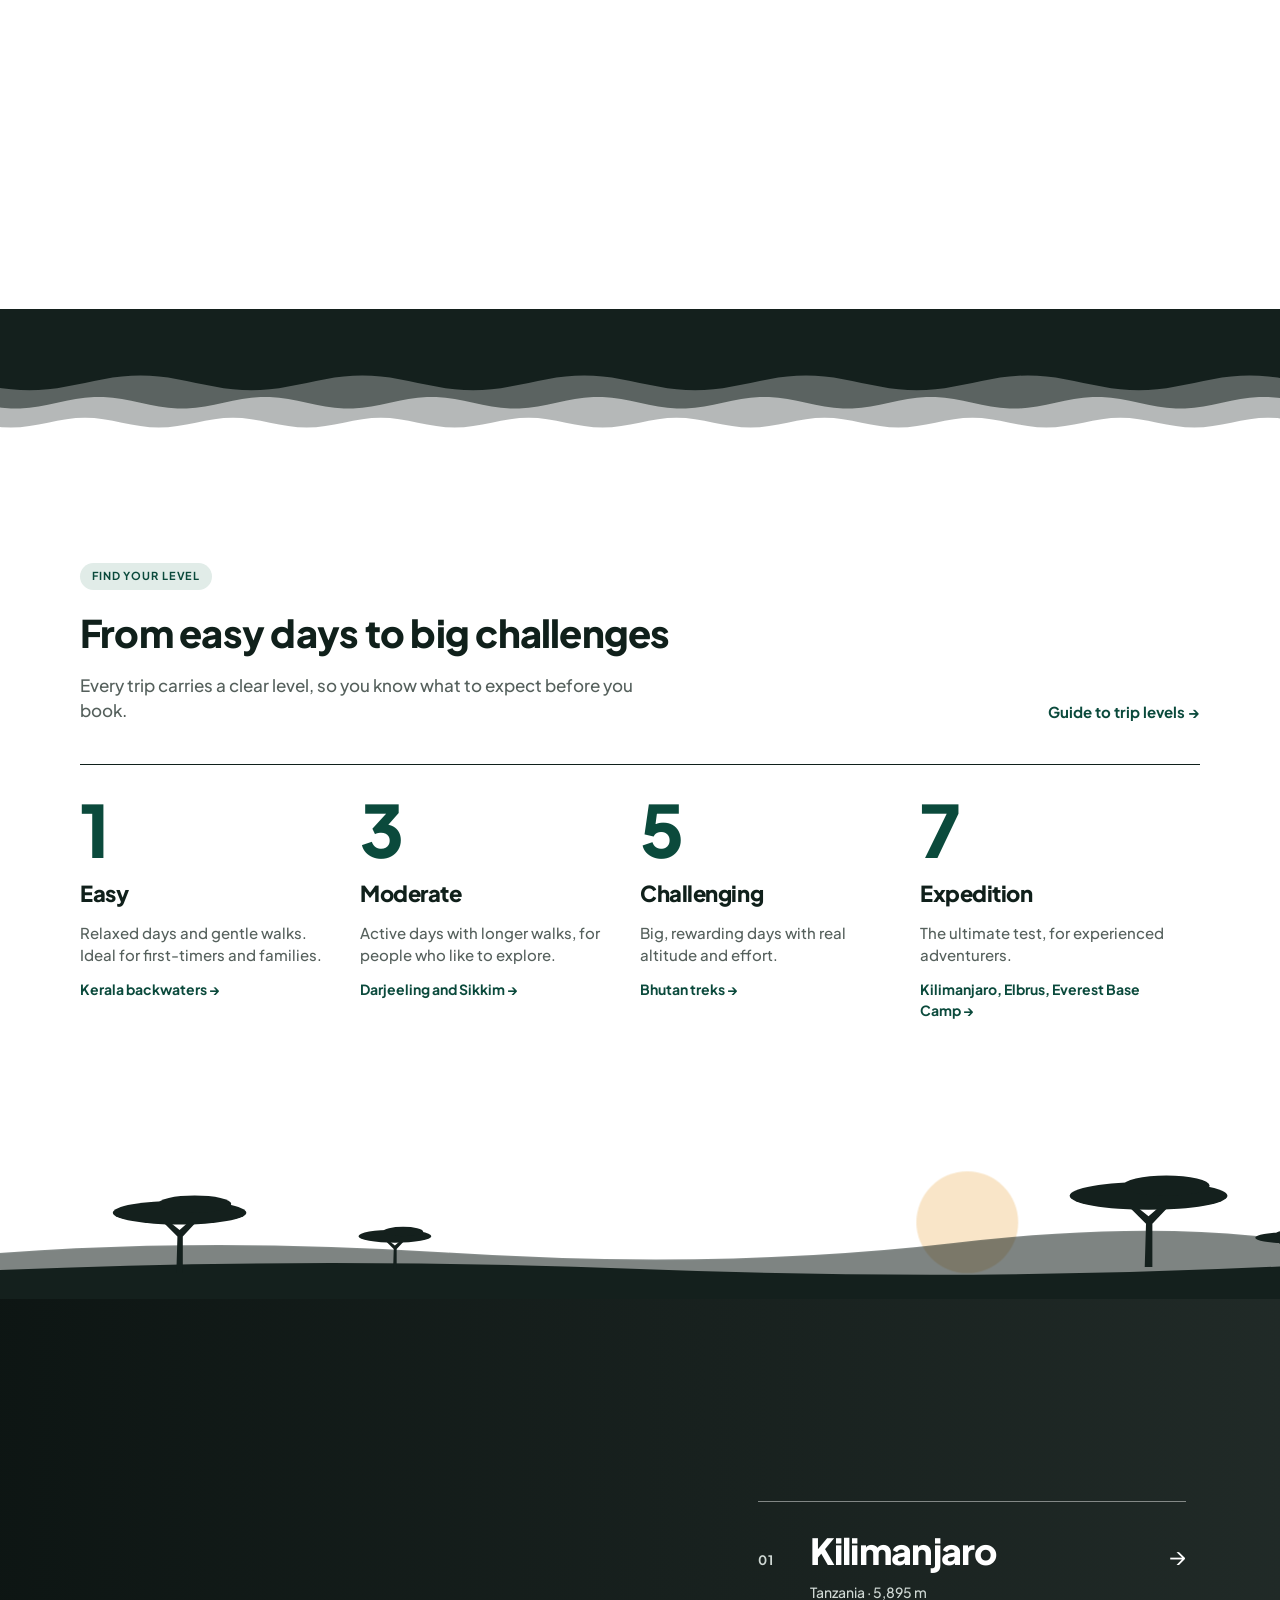
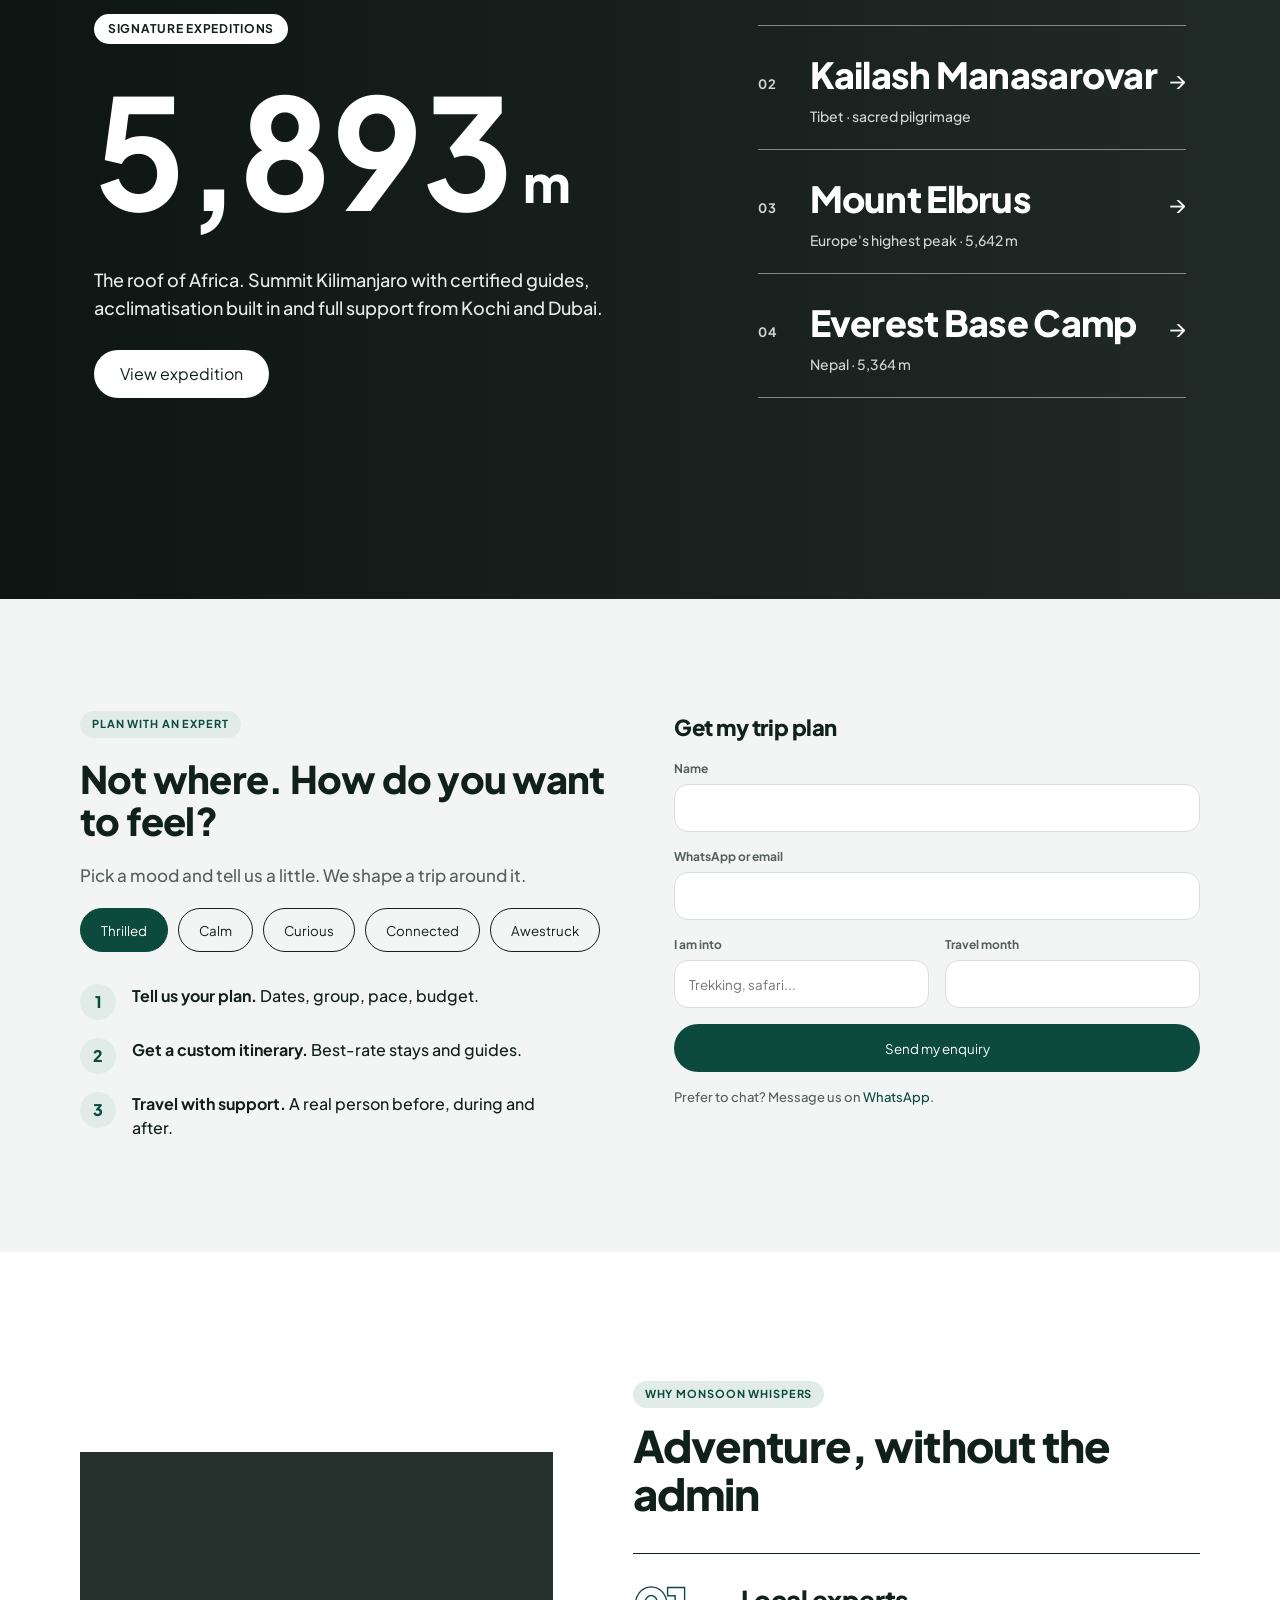
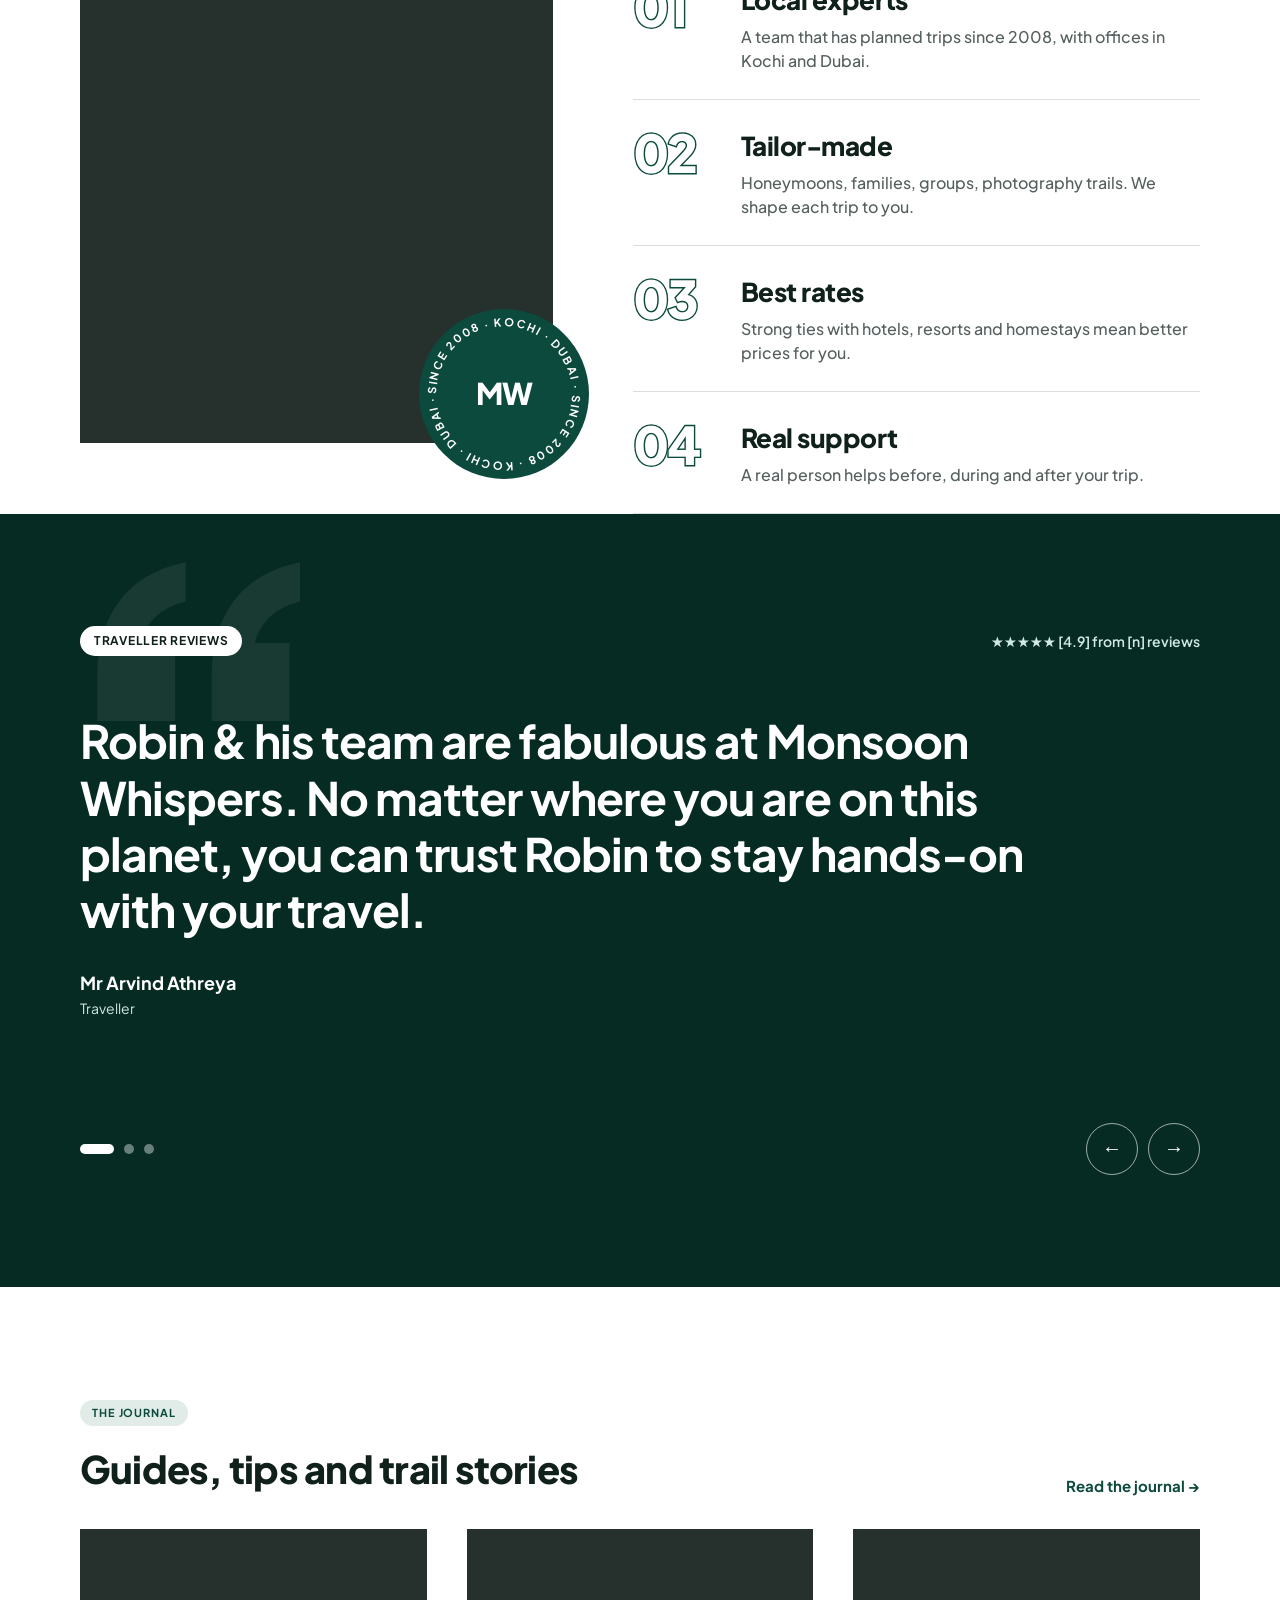
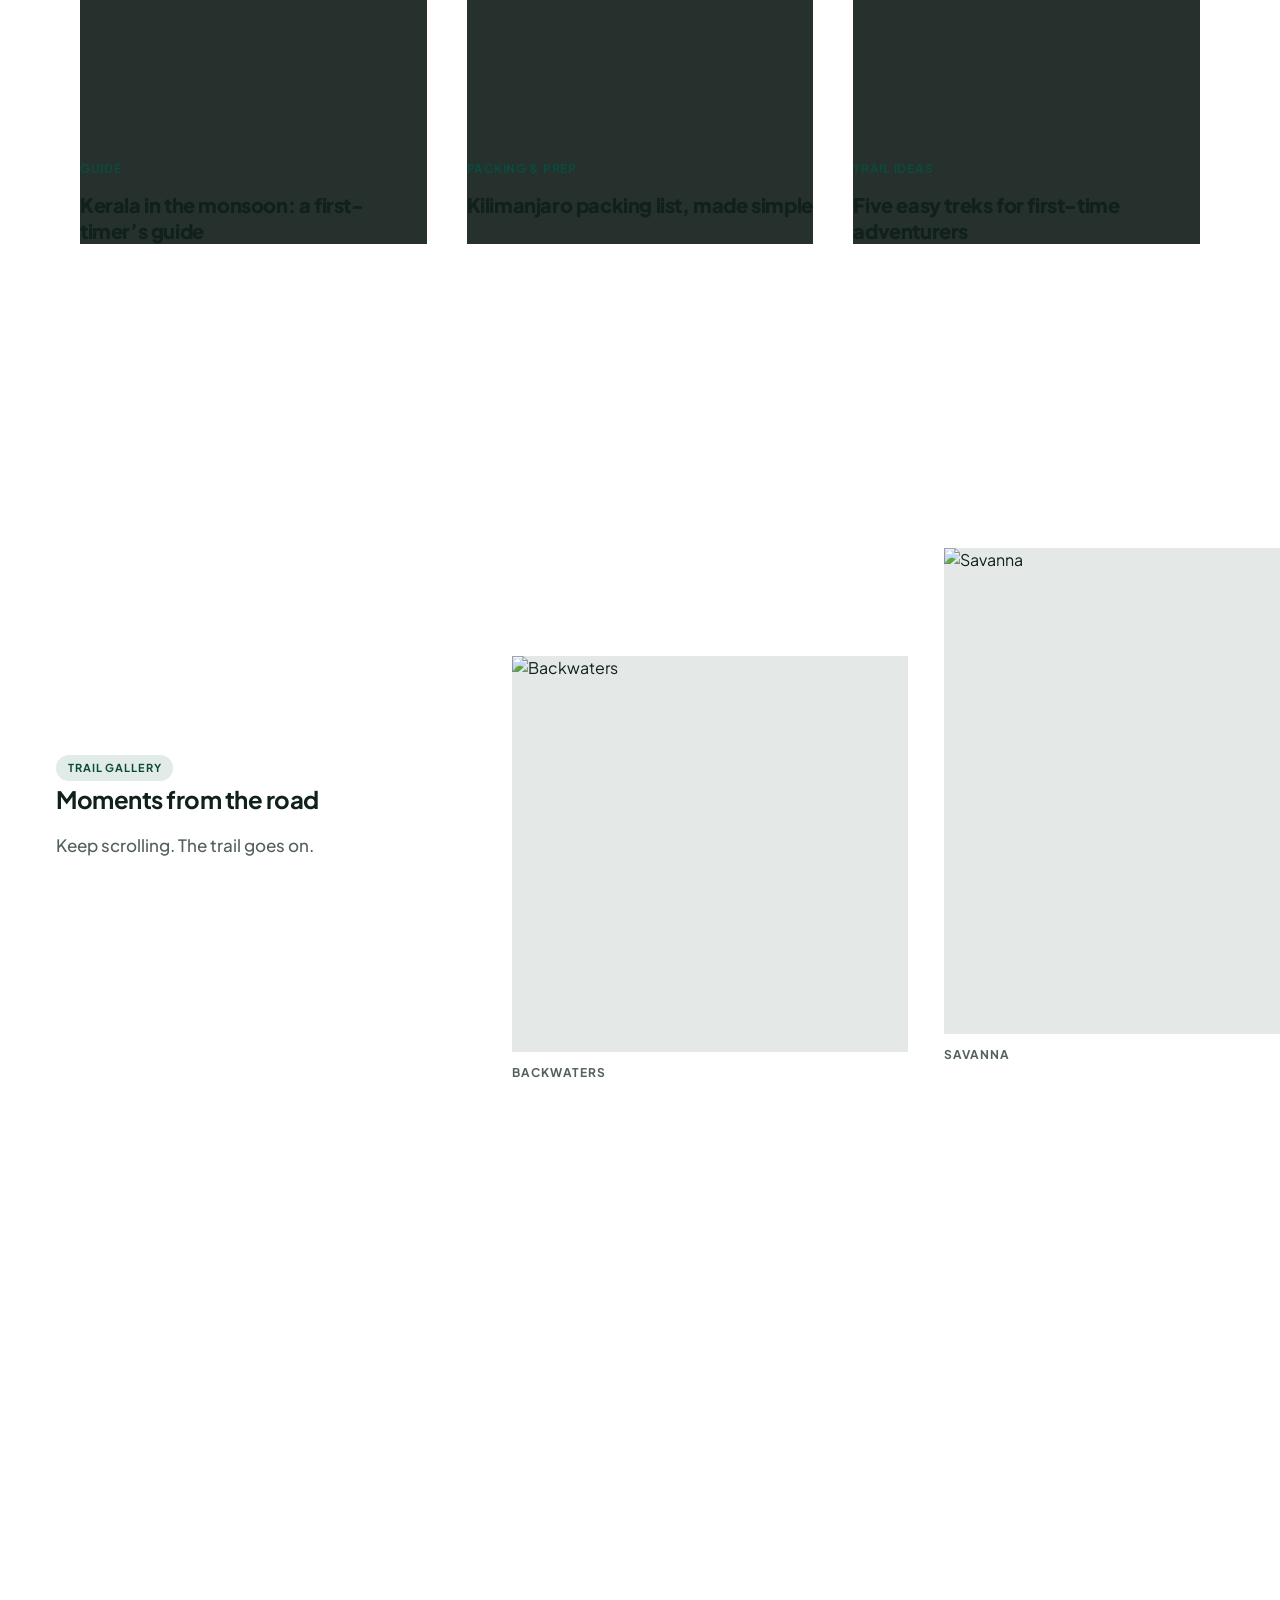
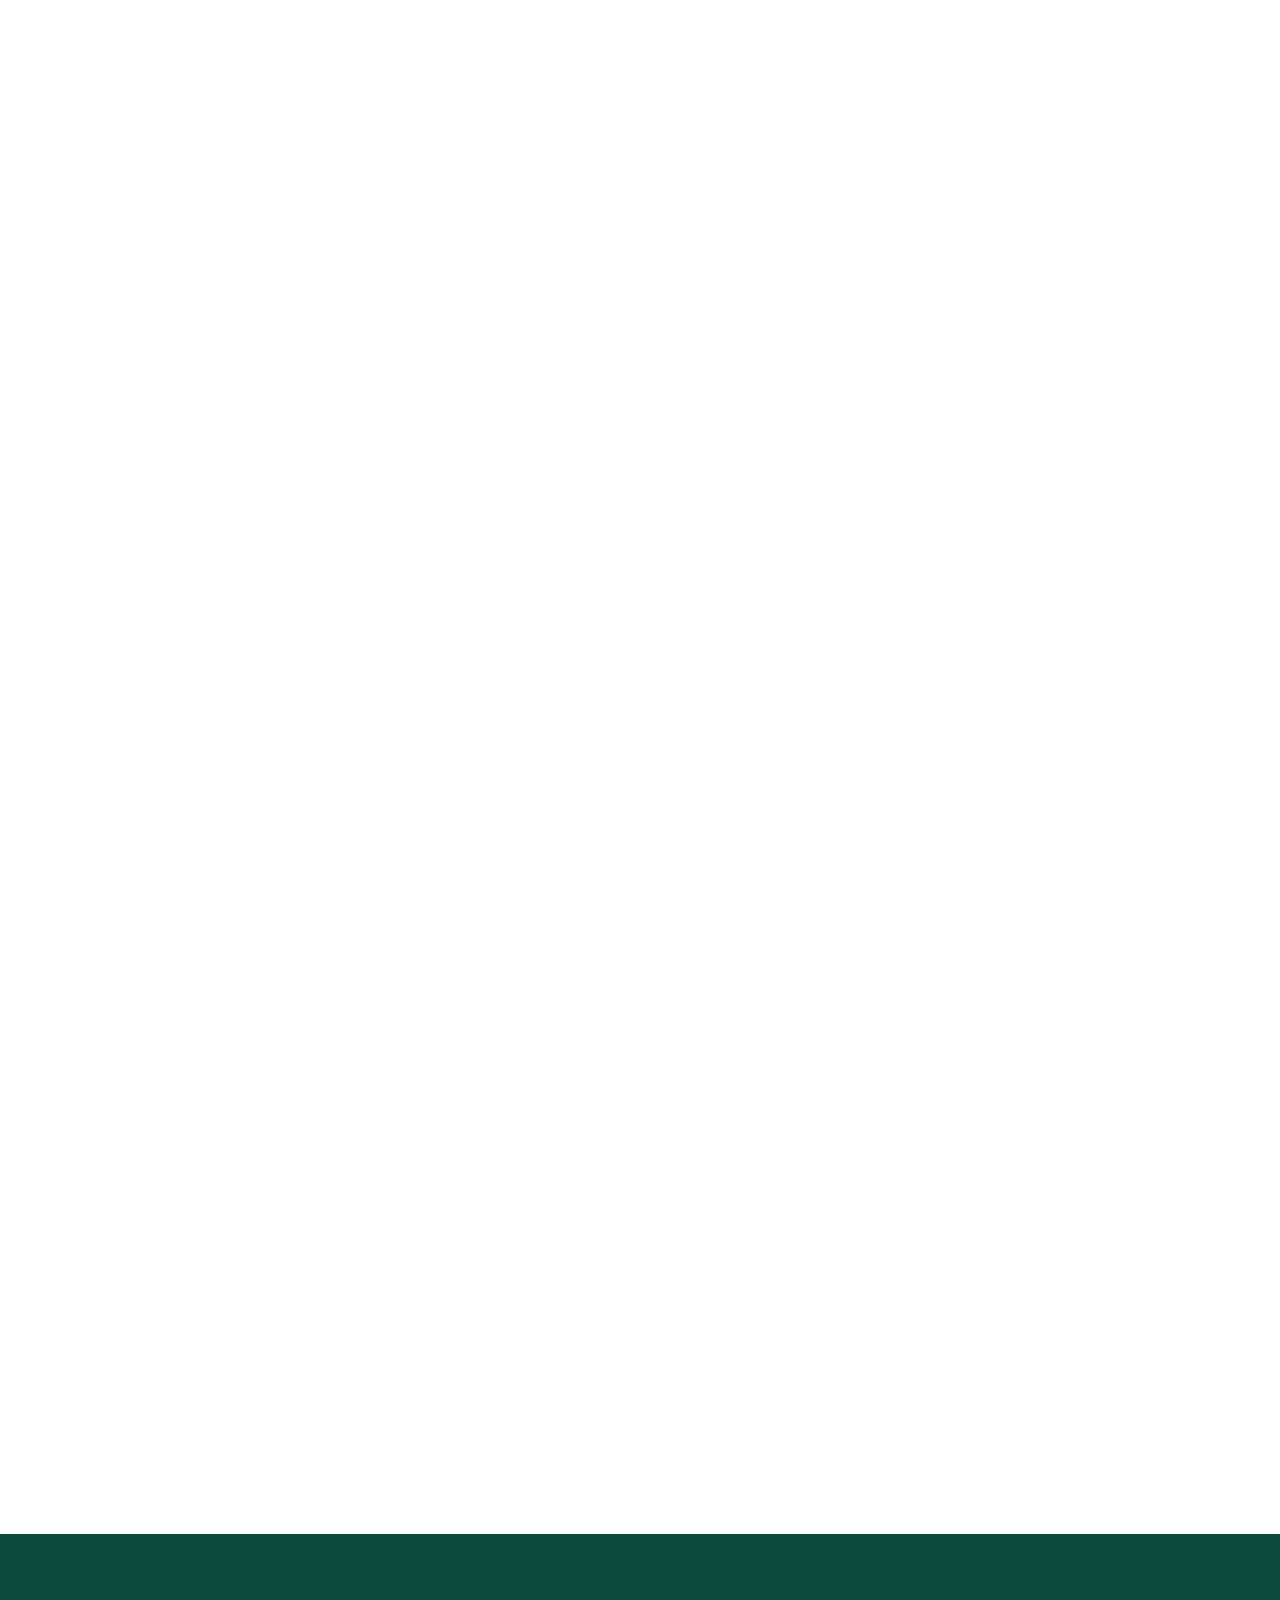
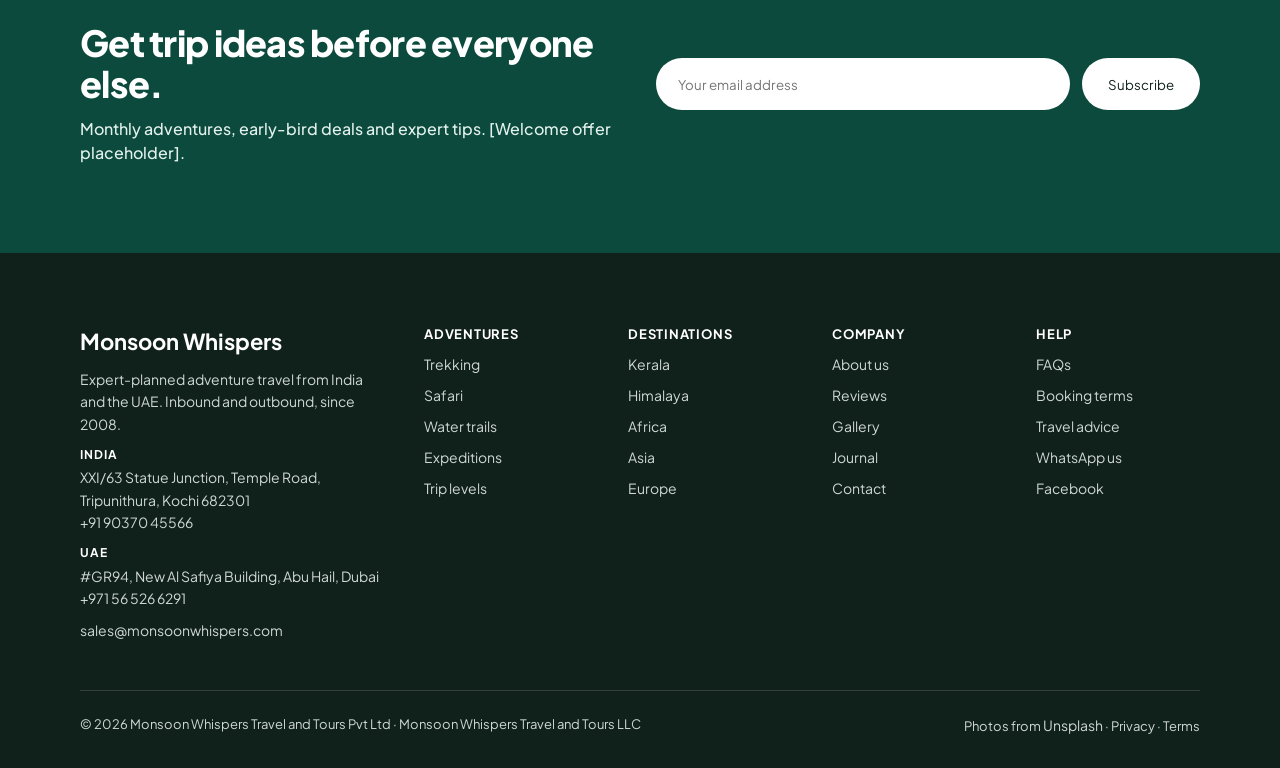
==== commit 47395797: "added adress" ====
--- a/index.html
+++ b/index.html
@@ -4,7 +4,7 @@
 <meta charset="utf-8">
 <meta name="viewport" content="width=device-width, initial-scale=1">
 <title>Monsoon Whispers | Adventure Travel from India and the UAE</title>
-<meta name="description" content="Small-group treks, safaris and backwater adventures, planned by travel experts in Bangalore and Dubai.">
+<meta name="description" content="Small-group treks, safaris and backwater adventures, planned by travel experts in Kochi and Dubai.">
 <link rel="preconnect" href="https://fonts.googleapis.com">
 <link rel="preconnect" href="https://fonts.gstatic.com" crossorigin>
 <link rel="stylesheet" href="https://fonts.googleapis.com/css2?family=Plus+Jakarta+Sans:wght@400;500;600;700;800&amp;display=swap">
@@ -24,6 +24,7 @@
       <a href="#kerala">Kerala</a>
       <a href="#journal">Journal</a>
       <a href="#about">About</a>
+      <a class="nav__cta" href="#plan">Plan my trip</a>
     </nav>
     <div class="header__cta">
       <a class="btn btn--sm" href="#plan">Plan my trip</a>
@@ -49,7 +50,7 @@
     <div class="hero__content">
       <span class="pill">Adventure travel · Since 2008</span>
       <h1>Go where the wild things whisper.</h1>
-      <p>Small-group treks, safaris and backwater adventures, planned by travel experts in Bangalore and Dubai.</p>
+      <p>Small-group treks, safaris and backwater adventures, planned by travel experts in Kochi and Dubai.</p>
       <div class="hero__btns">
         <a class="btn btn--white" href="#adventures">Find my adventure</a>
         <a class="btn btn--ghost" href="#plan">Plan with an expert</a>
@@ -63,7 +64,7 @@
 <!-- Trust strip -->
 <section class="trust wrap" aria-label="Why travellers trust us">
   <div><strong data-count="3000" data-suffix="+">3,000+</strong><span>Happy travellers</span></div>
-  <div><strong>[4.9] / 5</strong><span>[Google / Trustpilot] rating</span></div>
+  <div><strong>95%+</strong><span>Customer retention</span></div>
   <div><strong>Since 2008</strong><span>Travel experts, two offices</span></div>
   <div><strong>Tailor-made</strong><span>Every trip, your way</span></div>
 </section>
@@ -112,7 +113,7 @@
     </article>
     <article class="trip" data-tabs="popular" data-tags="backwaters" data-level="Easy">
       <a href="#plan"><div class="trip__img"><img loading="lazy" src="https://unsplash.com/photos/W6nTFusoEzE/download?force=true&amp;w=900" alt="Boat on calm water near green trees"><span class="badge">Level 2</span><button class="heart" type="button" aria-label="Save trip" aria-pressed="false">♥</button></div>
-      <div class="trip__body"><span class="eyebrow">Kerala</span><h3>The Ultimate Kerala Adventure: backwaters to hills</h3><p>[X] nights · private or group</p><div class="trip__foot"><b>From [price]</b><span>★ [4.9] · [n] reviews</span></div></div></a>
+      <div class="trip__body"><span class="eyebrow">Kerala</span><h3>Enchanting Kerala: Munnar and Athirapally</h3><p>3 nights / 4 days · private or group</p><div class="trip__foot"><b>From [price]</b><span>★ [4.9] · [n] reviews</span></div></div></a>
     </article>
     <article class="trip" data-tabs="popular new" data-tags="trekking" data-level="Challenging">
       <a href="#plan"><div class="trip__img"><img loading="lazy" src="https://unsplash.com/photos/MVxGCOPcF00/download?force=true&amp;w=900" alt="Tiger's Nest monastery on a cliffside, Bhutan"><span class="badge">Level 3</span><button class="heart" type="button" aria-label="Save trip" aria-pressed="false">♥</button></div>
@@ -158,7 +159,7 @@
     <div class="story__ui">
       <div class="wrap story__head"><span class="pill">Destinations</span><span class="story__count"><b id="storyNum">01</b> / 04</span></div>
       <ol class="story__list wrap" id="storyList">
-        <li class="is-active"><button type="button" data-i="0"><span class="n">01</span><span class="t">Kerala</span><span class="d">Backwaters, hills, wildlife · 8 itineraries</span></button></li>
+        <li class="is-active"><button type="button" data-i="0"><span class="n">01</span><span class="t">Kerala</span><span class="d">Backwaters, hills, wildlife · 10+ itineraries</span></button></li>
         <li><button type="button" data-i="1"><span class="n">02</span><span class="t">Himalaya</span><span class="d">Kashmir, Sikkim, Bhutan, Nepal</span></button></li>
         <li><button type="button" data-i="2"><span class="n">03</span><span class="t">East Africa</span><span class="d">Kilimanjaro, Tanzania, Kenya</span></button></li>
         <li><button type="button" data-i="3"><span class="n">04</span><span class="t">Indian Ocean</span><span class="d">Maldives, Sri Lanka, Mauritius</span></button></li>
@@ -180,7 +181,7 @@
       <a class="lvl" href="#adventures" data-level="Easy"><span class="lvl__n">1</span><h3>Easy</h3><p>Relaxed days and gentle walks. Ideal for first-timers and families.</p><b>Kerala backwaters →</b></a>
       <a class="lvl" href="#adventures" data-level="Moderate"><span class="lvl__n">3</span><h3>Moderate</h3><p>Active days with longer walks, for people who like to explore.</p><b>Darjeeling and Sikkim →</b></a>
       <a class="lvl" href="#adventures" data-level="Challenging"><span class="lvl__n">5</span><h3>Challenging</h3><p>Big, rewarding days with real altitude and effort.</p><b>Bhutan treks →</b></a>
-      <a class="lvl" href="#adventures" data-level="Expedition"><span class="lvl__n">7</span><h3>Expedition</h3><p>The ultimate test, for experienced adventurers.</p><b>Kilimanjaro, Elbrus →</b></a>
+      <a class="lvl" href="#adventures" data-level="Expedition"><span class="lvl__n">7</span><h3>Expedition</h3><p>The ultimate test, for experienced adventurers.</p><b>Kilimanjaro, Elbrus, Everest Base Camp →</b></a>
     </div>
   </div>
 </section>
@@ -194,13 +195,14 @@
     <div class="sigx__left">
       <span class="pill">Signature expeditions</span>
       <div class="sigx__num" aria-label="5,895 metres"><b id="sigNum">5,895</b><span>m</span></div>
-      <p class="sigx__cap">The roof of Africa. Summit Kilimanjaro with certified guides, acclimatisation built in and full support from Bangalore and Dubai.</p>
+      <p class="sigx__cap">The roof of Africa. Summit Kilimanjaro with certified guides, acclimatisation built in and full support from Kochi and Dubai.</p>
       <a class="btn btn--white" href="#plan">View expedition</a>
     </div>
     <ul class="sigx__list">
       <li><a href="#plan"><span>01</span><b>Kilimanjaro</b><i aria-hidden="true">→</i><em>Tanzania · 5,895 m</em></a></li>
       <li><a href="#plan"><span>02</span><b>Kailash Manasarovar</b><i aria-hidden="true">→</i><em>Tibet · sacred pilgrimage</em></a></li>
       <li><a href="#plan"><span>03</span><b>Mount Elbrus</b><i aria-hidden="true">→</i><em>Europe's highest peak · 5,642 m</em></a></li>
+      <li><a href="#plan"><span>04</span><b>Everest Base Camp</b><i aria-hidden="true">→</i><em>Nepal · 5,364 m</em></a></li>
     </ul>
   </div>
 </section>
@@ -234,7 +236,7 @@
         <div class="field"><label for="f-mon">Travel month</label><input id="f-mon" name="month" type="text"></div>
       </div>
       <button class="btn" type="submit">Send my enquiry</button>
-      <p class="form__msg" id="planMsg" role="status" aria-live="polite">Prefer to chat? Message us on <a href="https://wa.me/910000000000">WhatsApp</a>.</p>
+      <p class="form__msg" id="planMsg" role="status" aria-live="polite">Prefer to chat? Message us on <a href="https://wa.me/919037045566">WhatsApp</a>.</p>
     </form>
   </div></div>
 </section>
@@ -244,7 +246,7 @@
   <div class="why2__media">
     <img loading="lazy" src="https://unsplash.com/photos/ySfDe9t_HeE/download?force=true&amp;w=1200" alt="Hiker looking at a snow-capped mountain">
     <div class="stamp" aria-hidden="true">
-      <svg class="stamp__ring" viewBox="0 0 200 200"><defs><path id="ringPath" d="M100,100 m-80,0 a80,80 0 1,1 160,0 a80,80 0 1,1 -160,0"/></defs><text><textPath href="#ringPath" textLength="498" lengthAdjust="spacing">SINCE 2008 · BANGALORE · DUBAI · SINCE 2008 · BANGALORE · DUBAI · </textPath></text></svg>
+      <svg class="stamp__ring" viewBox="0 0 200 200"><defs><path id="ringPath" d="M100,100 m-80,0 a80,80 0 1,1 160,0 a80,80 0 1,1 -160,0"/></defs><text><textPath href="#ringPath" textLength="498" lengthAdjust="spacing">SINCE 2008 · KOCHI · DUBAI · SINCE 2008 · KOCHI · DUBAI · </textPath></text></svg>
       <b>MW</b>
     </div>
   </div>
@@ -252,7 +254,7 @@
     <span class="tag">Why Monsoon Whispers</span>
     <h2>Adventure, without the admin</h2>
     <ol class="why2__list">
-      <li><span>01</span><div><h3>Local experts</h3><p>A team that has planned trips since 2008, with offices in Bangalore and Dubai.</p></div></li>
+      <li><span>01</span><div><h3>Local experts</h3><p>A team that has planned trips since 2008, with offices in Kochi and Dubai.</p></div></li>
       <li><span>02</span><div><h3>Tailor-made</h3><p>Honeymoons, families, groups, photography trails. We shape each trip to you.</p></div></li>
       <li><span>03</span><div><h3>Best rates</h3><p>Strong ties with hotels, resorts and homestays mean better prices for you.</p></div></li>
       <li><span>04</span><div><h3>Real support</h3><p>A real person helps before, during and after your trip.</p></div></li>
@@ -320,11 +322,11 @@
 <footer class="footer">
   <div class="wrap">
     <div class="footer__top">
-      <div class="footer__about"><b>Monsoon Whispers</b><p>Expert-planned adventure travel from India and the UAE. Inbound and outbound, since 2008.</p><p>Bangalore · Dubai<br>[phone] · [email]</p></div>
+      <div class="footer__about"><b>Monsoon Whispers</b><p>Expert-planned adventure travel from India and the UAE. Inbound and outbound, since 2008.</p><p><b class="f-sub">India</b>XXI/63 Statue Junction, Temple Road, Tripunithura, Kochi 682301<br><a href="tel:+919037045566">+91 90370 45566</a></p><p><b class="f-sub">UAE</b>#GR94, New Al Safiya Building, Abu Hail, Dubai<br><a href="tel:+971565266291">+971 56 526 6291</a></p><p><a href="mailto:sales@monsoonwhispers.com">sales@monsoonwhispers.com</a></p></div>
       <div><h4>Adventures</h4><a href="#adventures">Trekking</a><a href="#adventures">Safari</a><a href="#adventures">Water trails</a><a href="#expeditions">Expeditions</a><a href="#levels">Trip levels</a></div>
       <div><h4>Destinations</h4><a href="#destinations">Kerala</a><a href="#destinations">Himalaya</a><a href="#destinations">Africa</a><a href="#destinations">Asia</a><a href="#destinations">Europe</a></div>
       <div><h4>Company</h4><a href="#about">About us</a><a href="#reviews">Reviews</a><a href="#gallery">Gallery</a><a href="#journal">Journal</a><a href="#plan">Contact</a></div>
-      <div><h4>Help</h4><a href="#plan">FAQs</a><a href="#plan">Booking terms</a><a href="#plan">Travel advice</a><a href="https://wa.me/910000000000">WhatsApp us</a><a href="https://www.facebook.com/MonsoonWhispers">Facebook</a></div>
+      <div><h4>Help</h4><a href="#plan">FAQs</a><a href="#plan">Booking terms</a><a href="#plan">Travel advice</a><a href="https://wa.me/919037045566">WhatsApp us</a><a href="https://www.facebook.com/MonsoonWhispers">Facebook</a></div>
     </div>
     <div class="footer__bottom">
       <span>© 2026 Monsoon Whispers Travel and Tours Pvt Ltd · Monsoon Whispers Travel and Tours LLC</span>
@@ -370,7 +372,7 @@
   </div>
 </div>
 
-<a class="wa" href="https://wa.me/910000000000" aria-label="Chat on WhatsApp">Chat with us</a>
+<a class="wa" href="https://wa.me/919037045566" aria-label="Chat on WhatsApp">Chat with us</a>
 
 <script src="script.js"></script>
 </body>
--- a/style.css
+++ b/style.css
@@ -620,4 +620,29 @@
 .climb .pose-b{display:none}
 .climb.step .pose-a{display:none}
 .climb.step .pose-b{display:inline}
-@media (max-width:960px){.climb{display:none}}+@media (max-width:960px){.climb{display:none}}
+
+/* ===== Mobile polish ===== */
+@media (max-width:560px){
+  /* 1. Stats: neat 2x2 grid */
+  .trust{display:grid;grid-template-columns:1fr 1fr;gap:20px 16px;padding-top:32px}
+  .trust strong{font-size:24px}
+  .trust span{font-size:13px}
+  /* 2. Header: hide text CTA on small phones (menu has it), tighten */
+  .header__cta .btn--sm{display:none}
+  .brand{font-size:17px}
+  /* 3. Savanna: keep sun and trees in frame */
+  .peaks--savanna svg{left:-10%;width:120%}
+  /* 4. Floating WhatsApp: compact round icon */
+  .wa{width:54px;height:54px;min-height:0;padding:0;justify-content:center;font-size:0;border-radius:50%}
+  .wa::before{content:"";width:26px;height:26px;background:#fff;-webkit-mask:var(--wa-ico) center/contain no-repeat;mask:var(--wa-ico) center/contain no-repeat}
+}
+@media (max-width:380px){
+  .brand__mark{width:30px;height:30px;font-size:11px}
+  .brand{font-size:15px}
+}
+:root{--wa-ico:url("data:image/svg+xml,%3Csvg xmlns='http://www.w3.org/2000/svg' viewBox='0 0 24 24'%3E%3Cpath d='M12 2a10 10 0 0 0-8.6 15.1L2 22l5-1.3A10 10 0 1 0 12 2zm0 18.2a8.2 8.2 0 0 1-4.2-1.2l-.3-.2-3 .8.8-2.9-.2-.3A8.2 8.2 0 1 1 12 20.2zm4.5-6.1c-.2-.1-1.5-.7-1.7-.8-.2-.1-.4-.1-.6.1l-.8 1c-.1.2-.3.2-.5.1a6.7 6.7 0 0 1-3.3-2.9c-.3-.4.2-.4.7-1.3.1-.2 0-.3 0-.4l-.8-1.8c-.2-.5-.4-.4-.6-.4h-.5a1 1 0 0 0-.7.3 3 3 0 0 0-.9 2.2 5.2 5.2 0 0 0 1.1 2.7 11.8 11.8 0 0 0 4.5 4c1.7.7 2.3.8 3.2.6.5-.1 1.5-.6 1.7-1.2.2-.6.2-1.1.2-1.2-.1-.1-.3-.2-.5-.3z'/%3E%3C/svg%3E")}
+.nav__cta{display:none}
+@media (max-width:560px){.nav .nav__cta{display:block;color:var(--accent)!important;font-weight:800}}
+.footer__about .f-sub{display:block;font-size:12px;letter-spacing:.08em;text-transform:uppercase;color:#fff;margin-bottom:2px}
+.footer__about a{display:inline}
